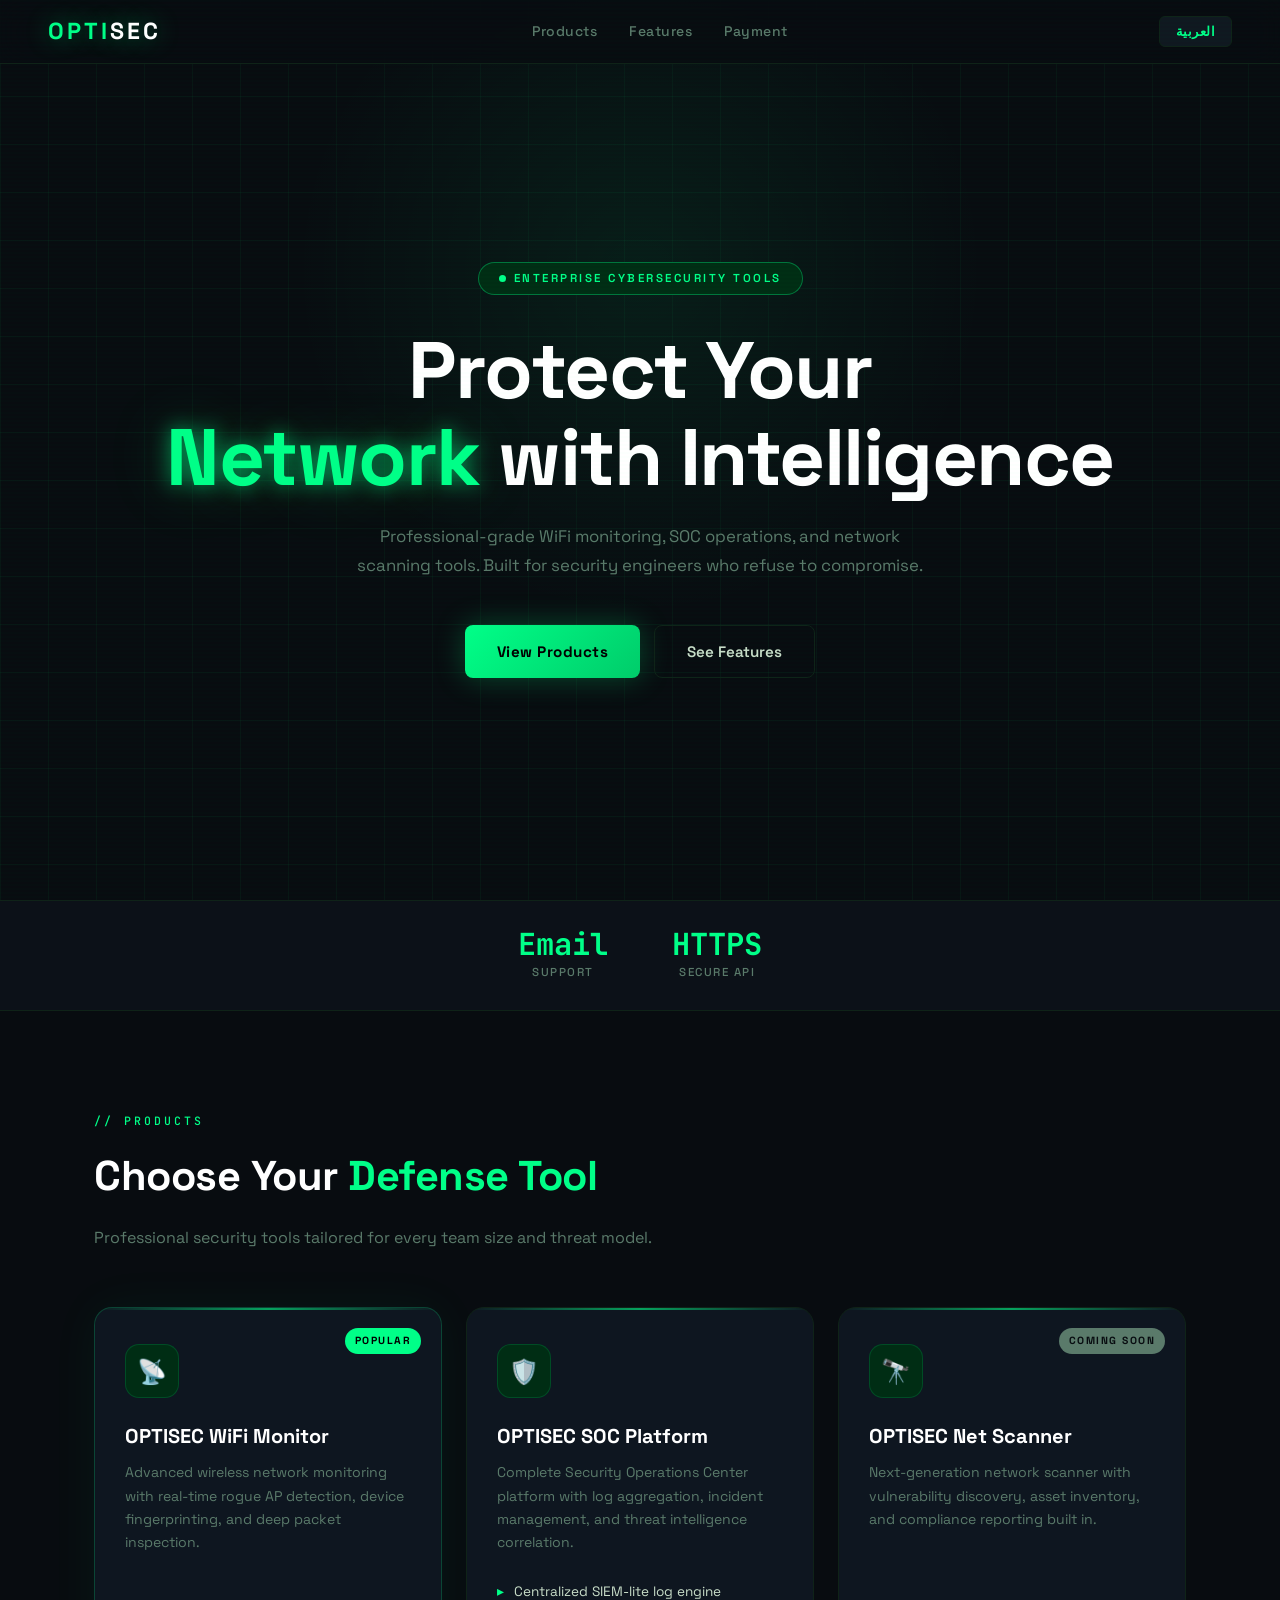
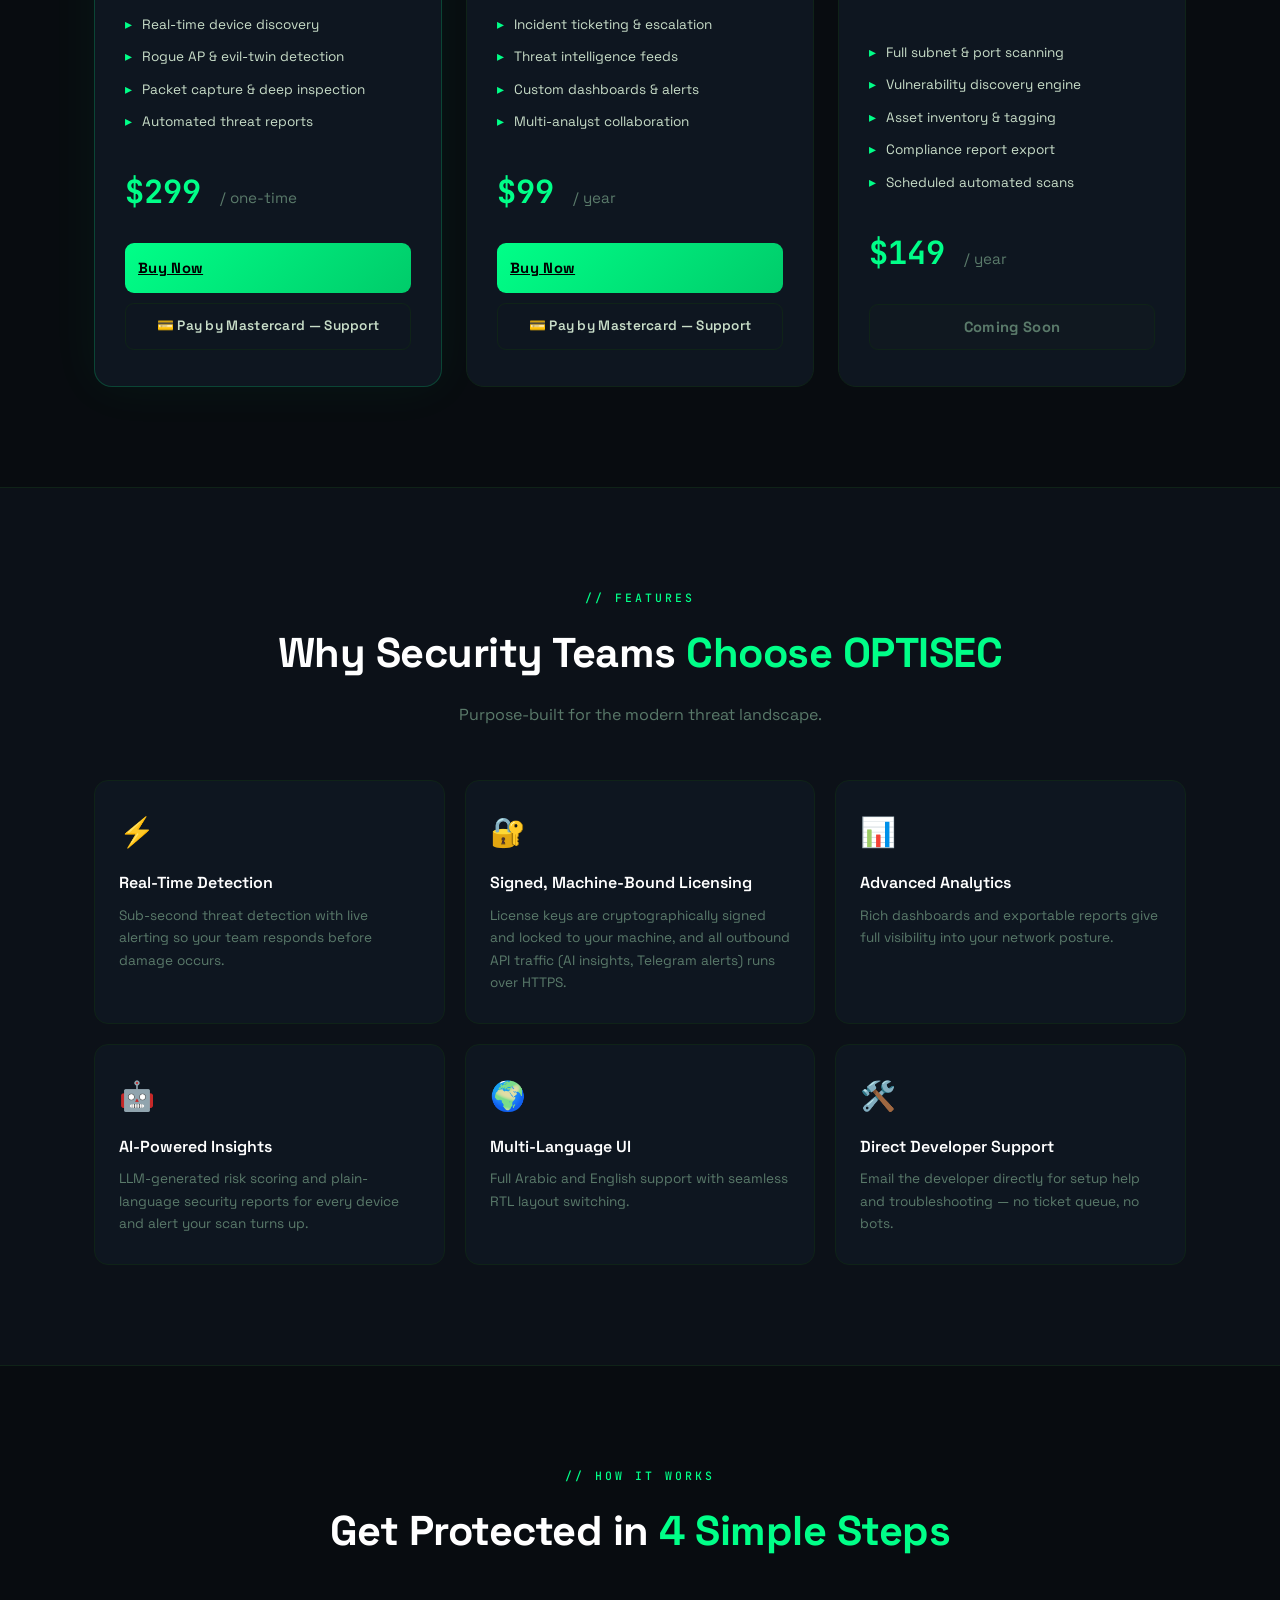
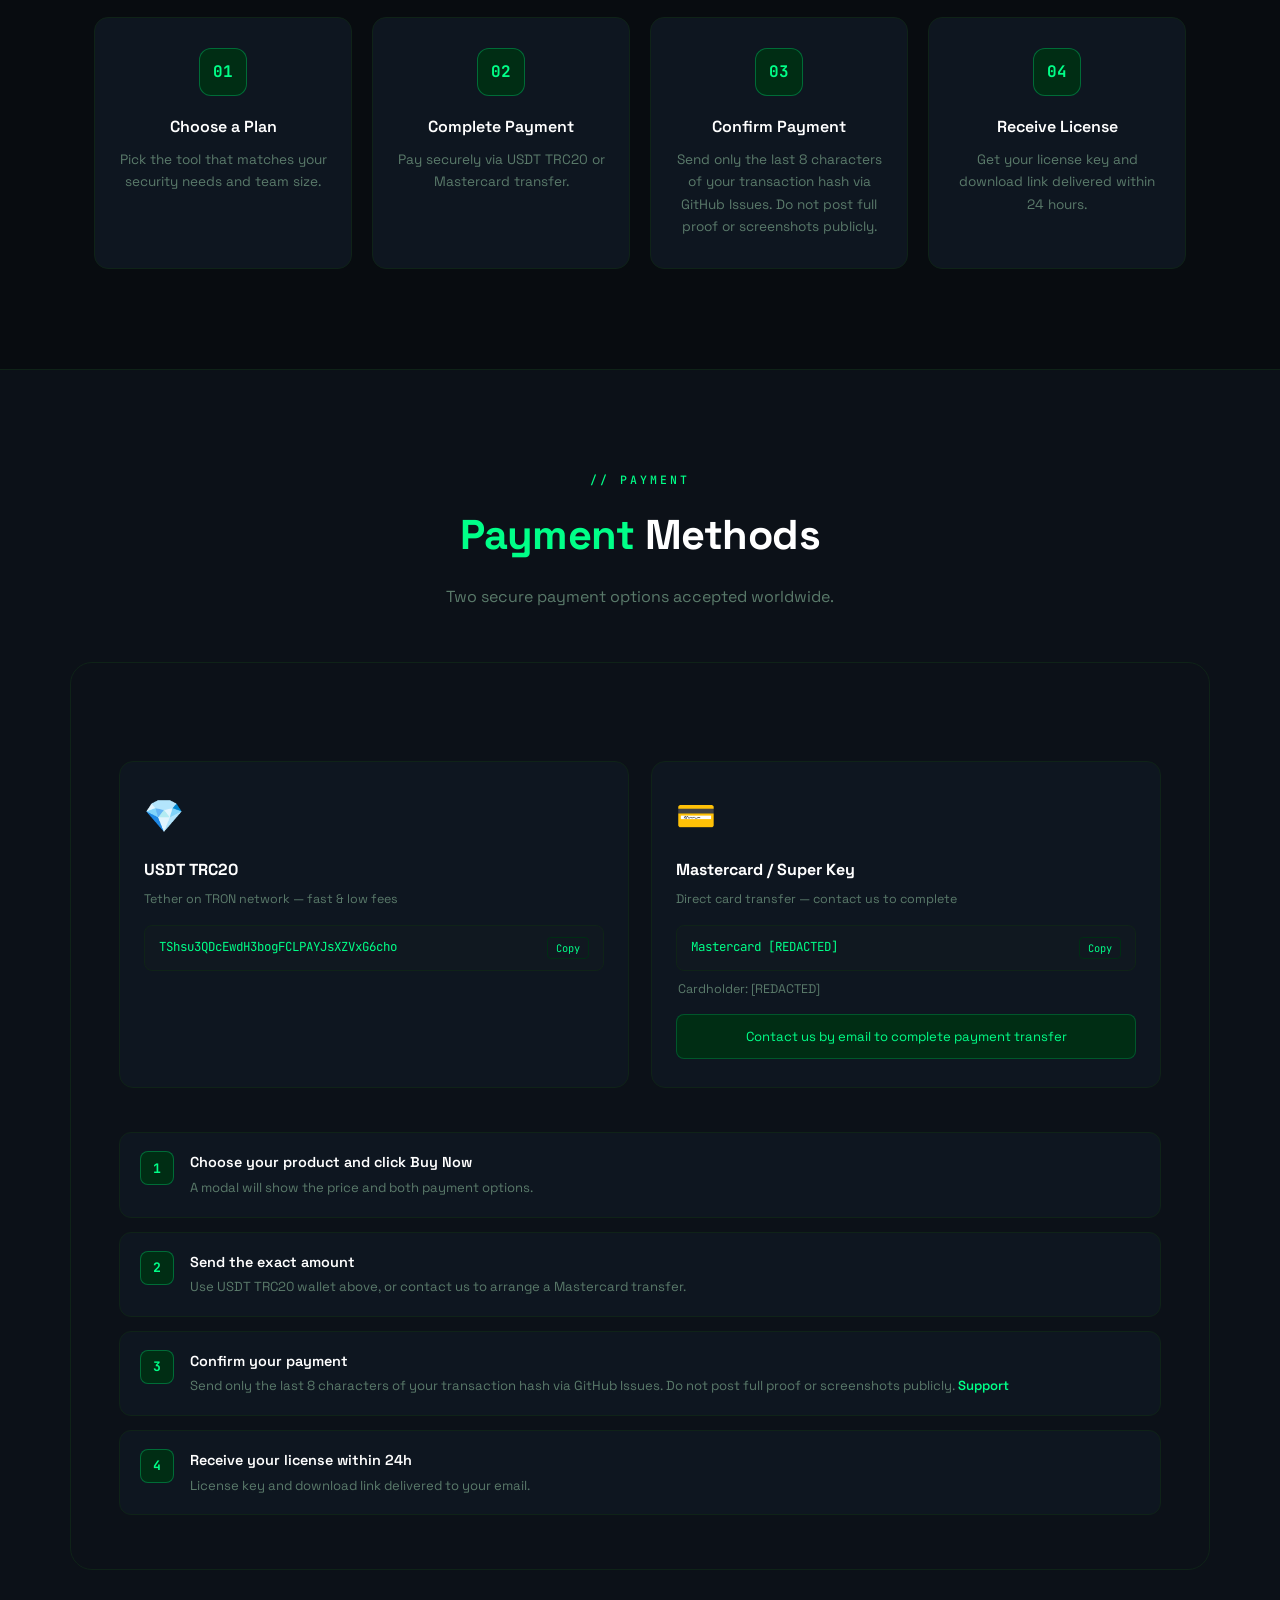
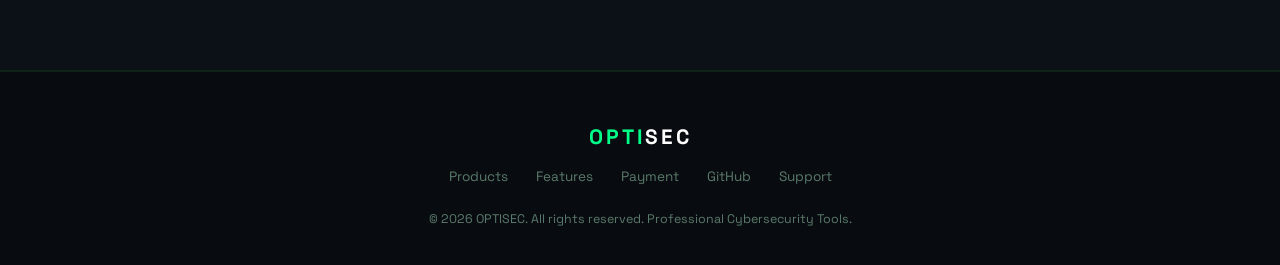
==== sales/index.html @ 7c0c7e52 "Use GitHub Issues for support and limit payment proof to last 8 characters Co-Authored-By: Claude Op" ====
<!DOCTYPE html>
<html lang="en" dir="ltr">
<head>
  <meta charset="UTF-8" />
  <meta name="viewport" content="width=device-width, initial-scale=1.0" />
  <title>OPTISEC — Professional Cybersecurity Tools</title>
  <link rel="preconnect" href="https://fonts.googleapis.com" />
  <link rel="preconnect" href="https://fonts.gstatic.com" crossorigin />
  <link href="https://fonts.googleapis.com/css2?family=Space+Grotesk:wght@300;400;500;600;700&family=JetBrains+Mono:wght@400;500;600&display=swap" rel="stylesheet" />
  <style>
    /* ══════════════════════════════════════════
       TOKENS
    ══════════════════════════════════════════ */
    :root {
      --green:      #00ff88;
      --green-dim:  #00cc6a;
      --green-dark: #002d14;
      --green-glow: rgba(0,255,136,0.18);
      --bg:         #080c10;
      --bg2:        #0c1118;
      --bg3:        #101820;
      --card:       #0e1620;
      --border:     #0f2318;
      --text:       #c8ddc8;
      --muted:      #5a7a6a;
      --white:      #ffffff;
      --red:        #ff4466;
    }

    /* ══════════════════════════════════════════
       RESET & BASE
    ══════════════════════════════════════════ */
    *, *::before, *::after { margin: 0; padding: 0; box-sizing: border-box; }
    html { scroll-behavior: smooth; }

    body {
      background: var(--bg);
      color: var(--text);
      font-family: 'Space Grotesk', 'Segoe UI', sans-serif;
      line-height: 1.65;
      overflow-x: hidden;
    }

    body[dir="rtl"] { font-family: 'Space Grotesk', 'Segoe UI', 'Tahoma', Arial, sans-serif; }

    /* ══════════════════════════════════════════
       SCANLINES
    ══════════════════════════════════════════ */
    body::after {
      content: '';
      position: fixed;
      inset: 0;
      background: repeating-linear-gradient(
        0deg,
        transparent,
        transparent 2px,
        rgba(0,255,136,0.012) 2px,
        rgba(0,255,136,0.012) 4px
      );
      pointer-events: none;
      z-index: 9998;
    }

    /* ══════════════════════════════════════════
       UTILITY
    ══════════════════════════════════════════ */
    .accent  { color: var(--green); }
    .mono    { font-family: 'JetBrains Mono', monospace; }
    .sr-only { position: absolute; width: 1px; height: 1px; overflow: hidden; clip: rect(0,0,0,0); }

    /* scroll-reveal */
    .reveal {
      opacity: 0;
      transform: translateY(28px);
      transition: opacity 0.6s ease, transform 0.6s ease;
    }
    .reveal.visible { opacity: 1; transform: translateY(0); }
    .reveal-delay-1 { transition-delay: 0.1s; }
    .reveal-delay-2 { transition-delay: 0.2s; }
    .reveal-delay-3 { transition-delay: 0.3s; }
    .reveal-delay-4 { transition-delay: 0.4s; }
    .reveal-delay-5 { transition-delay: 0.5s; }
    .reveal-delay-6 { transition-delay: 0.6s; }

    /* ══════════════════════════════════════════
       NAV
    ══════════════════════════════════════════ */
    nav {
      position: fixed;
      top: 0; left: 0; right: 0;
      z-index: 1000;
      background: rgba(8,12,16,0.88);
      backdrop-filter: blur(14px);
      -webkit-backdrop-filter: blur(14px);
      border-bottom: 1px solid var(--border);
      height: 64px;
      padding: 0 48px;
      display: flex;
      align-items: center;
      justify-content: space-between;
    }

    .nav-logo {
      font-size: 1.45rem;
      font-weight: 700;
      letter-spacing: 3px;
      color: var(--green);
      text-shadow: 0 0 24px rgba(0,255,136,0.45);
      text-decoration: none;
    }
    .nav-logo span { color: var(--white); }

    .nav-links { display: flex; align-items: center; gap: 32px; }
    .nav-links a {
      color: var(--muted);
      text-decoration: none;
      font-size: 0.875rem;
      font-weight: 500;
      letter-spacing: 0.5px;
      transition: color 0.2s;
    }
    .nav-links a:hover { color: var(--green); }

    .nav-right { display: flex; align-items: center; gap: 14px; }

    .btn-lang {
      background: var(--bg3);
      border: 1px solid var(--border);
      border-radius: 6px;
      padding: 6px 16px;
      color: var(--green);
      font-family: inherit;
      font-size: 0.82rem;
      font-weight: 600;
      letter-spacing: 0.5px;
      cursor: pointer;
      transition: all 0.2s;
    }
    .btn-lang:hover { background: var(--green-dark); border-color: var(--green); box-shadow: 0 0 10px var(--green-glow); }

    @media (max-width: 768px) {
      nav { padding: 0 20px; }
      .nav-links { display: none; }
    }

    /* ══════════════════════════════════════════
       HERO
    ══════════════════════════════════════════ */
    .hero {
      position: relative;
      min-height: 100vh;
      display: flex;
      flex-direction: column;
      align-items: center;
      justify-content: center;
      text-align: center;
      padding: 120px 24px 80px;
      overflow: hidden;
    }

    /* animated grid */
    .hero-grid {
      position: absolute;
      inset: 0;
      background-image:
        linear-gradient(rgba(0,255,136,0.04) 1px, transparent 1px),
        linear-gradient(90deg, rgba(0,255,136,0.04) 1px, transparent 1px);
      background-size: 48px 48px;
      animation: gridPan 20s linear infinite;
      pointer-events: none;
    }

    @keyframes gridPan {
      0%   { background-position: 0 0, 0 0; }
      100% { background-position: 48px 48px, 48px 48px; }
    }

    /* radial spotlight */
    .hero::before {
      content: '';
      position: absolute;
      top: 30%;
      left: 50%;
      transform: translate(-50%, -50%);
      width: 700px;
      height: 700px;
      background: radial-gradient(circle, rgba(0,255,136,0.07) 0%, transparent 70%);
      pointer-events: none;
    }

    .hero-badge {
      position: relative;
      display: inline-flex;
      align-items: center;
      gap: 8px;
      background: var(--green-dark);
      border: 1px solid rgba(0,255,136,0.35);
      border-radius: 50px;
      padding: 6px 20px;
      font-size: 0.72rem;
      font-weight: 600;
      letter-spacing: 2.5px;
      color: var(--green);
      margin-bottom: 32px;
      animation: fadeDown 0.7s ease both;
    }

    .pulse-dot {
      width: 7px; height: 7px;
      border-radius: 50%;
      background: var(--green);
      animation: pulseDot 1.8s ease-in-out infinite;
    }

    @keyframes pulseDot {
      0%, 100% { box-shadow: 0 0 0 0 rgba(0,255,136,0.5); }
      50%       { box-shadow: 0 0 0 7px rgba(0,255,136,0); }
    }

    .hero h1 {
      position: relative;
      font-size: clamp(2.6rem, 7vw, 5rem);
      font-weight: 700;
      line-height: 1.08;
      letter-spacing: -1.5px;
      color: var(--white);
      margin-bottom: 22px;
      animation: fadeDown 0.8s 0.1s ease both;
    }

    .hero h1 .glow {
      color: var(--green);
      text-shadow:
        0 0 20px rgba(0,255,136,0.6),
        0 0 60px rgba(0,255,136,0.25);
    }

    .hero p {
      position: relative;
      max-width: 580px;
      font-size: 1.05rem;
      color: var(--muted);
      line-height: 1.75;
      margin-bottom: 44px;
      animation: fadeDown 0.8s 0.2s ease both;
    }

    .hero-ctas {
      position: relative;
      display: flex;
      gap: 14px;
      flex-wrap: wrap;
      justify-content: center;
      animation: fadeDown 0.8s 0.3s ease both;
    }

    .btn-primary {
      display: inline-flex;
      align-items: center;
      gap: 8px;
      background: linear-gradient(135deg, var(--green), var(--green-dim));
      color: #000;
      font-family: inherit;
      font-weight: 700;
      font-size: 0.95rem;
      letter-spacing: 0.5px;
      padding: 14px 32px;
      border: none;
      border-radius: 8px;
      cursor: pointer;
      text-decoration: none;
      transition: all 0.3s;
      box-shadow: 0 0 30px rgba(0,255,136,0.25);
    }
    .btn-primary:hover { transform: translateY(-2px); box-shadow: 0 0 50px rgba(0,255,136,0.45); }

    .btn-outline {
      display: inline-flex;
      align-items: center;
      gap: 8px;
      background: transparent;
      color: var(--text);
      font-family: inherit;
      font-weight: 600;
      font-size: 0.95rem;
      padding: 13px 32px;
      border: 1px solid var(--border);
      border-radius: 8px;
      cursor: pointer;
      text-decoration: none;
      transition: all 0.3s;
    }
    .btn-outline:hover { border-color: var(--green); color: var(--green); }

    @keyframes fadeDown {
      from { opacity: 0; transform: translateY(-18px); }
      to   { opacity: 1; transform: translateY(0); }
    }

    /* ══════════════════════════════════════════
       STATS BAR
    ══════════════════════════════════════════ */
    .stats-bar {
      position: relative;
      z-index: 1;
      background: var(--bg2);
      border-top: 1px solid var(--border);
      border-bottom: 1px solid var(--border);
      padding: 28px 24px;
      display: flex;
      justify-content: center;
      gap: 64px;
      flex-wrap: wrap;
    }

    .stat-item { text-align: center; }
    .stat-num {
      font-size: 1.9rem;
      font-weight: 700;
      color: var(--green);
      line-height: 1;
      font-family: 'JetBrains Mono', monospace;
    }
    .stat-label {
      font-size: 0.72rem;
      font-weight: 500;
      letter-spacing: 1.5px;
      color: var(--muted);
      margin-top: 4px;
    }

    /* ══════════════════════════════════════════
       SHARED SECTION WRAPPER
    ══════════════════════════════════════════ */
    .section {
      max-width: 1140px;
      margin: 0 auto;
      padding: 100px 24px;
    }

    .section-label {
      font-family: 'JetBrains Mono', monospace;
      font-size: 0.72rem;
      font-weight: 500;
      letter-spacing: 3px;
      color: var(--green);
      text-transform: uppercase;
      margin-bottom: 12px;
    }

    .section-title {
      font-size: clamp(1.8rem, 4vw, 2.6rem);
      font-weight: 700;
      color: var(--white);
      letter-spacing: -0.5px;
      margin-bottom: 14px;
    }

    .section-sub {
      font-size: 1rem;
      color: var(--muted);
      max-width: 560px;
      margin-bottom: 56px;
    }

    .section-head { margin-bottom: 0; }

    /* ══════════════════════════════════════════
       PRODUCTS
    ══════════════════════════════════════════ */
    .products-grid {
      display: grid;
      grid-template-columns: repeat(auto-fit, minmax(300px, 1fr));
      gap: 24px;
    }

    .product-card {
      background: var(--card);
      border: 1px solid var(--border);
      border-radius: 18px;
      padding: 36px 30px;
      position: relative;
      overflow: hidden;
      transition: transform 0.3s, box-shadow 0.3s, border-color 0.3s;
      display: flex;
      flex-direction: column;
    }

    .product-card::before {
      content: '';
      position: absolute;
      top: 0; left: 0; right: 0;
      height: 2px;
      background: linear-gradient(90deg, transparent, var(--green), transparent);
      opacity: 0.6;
    }

    .product-card:hover {
      transform: translateY(-6px);
      border-color: rgba(0,255,136,0.25);
      box-shadow: 0 24px 60px rgba(0,0,0,0.5), 0 0 40px rgba(0,255,136,0.06);
    }

    .product-card.featured {
      border-color: rgba(0,255,136,0.2);
      box-shadow: 0 0 50px rgba(0,255,136,0.05);
    }

    .product-badge {
      position: absolute;
      top: 20px; right: 20px;
      background: var(--green);
      color: #000;
      font-size: 0.65rem;
      font-weight: 700;
      letter-spacing: 1.5px;
      padding: 4px 10px;
      border-radius: 50px;
    }

    .product-badge.soon {
      background: var(--muted);
      color: var(--bg);
    }

    body[dir="rtl"] .product-badge { right: auto; left: 20px; }

    .product-icon {
      width: 54px; height: 54px;
      background: var(--green-dark);
      border: 1px solid rgba(0,255,136,0.15);
      border-radius: 14px;
      display: flex; align-items: center; justify-content: center;
      font-size: 1.5rem;
      margin-bottom: 22px;
    }

    .product-name {
      font-size: 1.25rem;
      font-weight: 700;
      color: var(--white);
      margin-bottom: 8px;
    }

    .product-desc {
      font-size: 0.88rem;
      color: var(--muted);
      line-height: 1.65;
      margin-bottom: 22px;
      flex-grow: 1;
    }

    .product-features { list-style: none; margin-bottom: 28px; }
    .product-features li {
      font-size: 0.85rem;
      color: var(--text);
      padding: 5px 0;
      display: flex; align-items: center; gap: 10px;
    }
    .product-features li::before { content: '▸'; color: var(--green); flex-shrink: 0; }
    body[dir="rtl"] .product-features li { flex-direction: row-reverse; }
    body[dir="rtl"] .product-features li::before { content: '◂'; }

    .product-price {
      font-size: 2rem;
      font-weight: 700;
      color: var(--green);
      font-family: 'JetBrains Mono', monospace;
      margin-bottom: 4px;
    }
    .product-price span { font-size: 0.95rem; font-weight: 400; color: var(--muted); font-family: 'Space Grotesk', sans-serif; }

    .btn-buy {
      display: block;
      width: 100%;
      margin-top: 20px;
      padding: 13px;
      background: linear-gradient(135deg, var(--green), var(--green-dim));
      color: #000;
      font-family: inherit;
      font-weight: 700;
      font-size: 0.92rem;
      border: none;
      border-radius: 9px;
      cursor: pointer;
      transition: all 0.25s;
      letter-spacing: 0.3px;
    }
    .btn-buy:hover { box-shadow: 0 0 30px rgba(0,255,136,0.4); transform: translateY(-1px); }
    .btn-buy:disabled {
      background: var(--bg3);
      color: var(--muted);
      border: 1px solid var(--border);
      cursor: not-allowed;
      transform: none;
      box-shadow: none;
    }

    .btn-card {
      display: block;
      width: 100%;
      margin-top: 10px;
      padding: 11px;
      background: transparent;
      color: var(--text);
      font-family: inherit;
      font-weight: 600;
      font-size: 0.85rem;
      border: 1px solid var(--border);
      border-radius: 9px;
      cursor: pointer;
      transition: all 0.25s;
      letter-spacing: 0.3px;
      text-align: center;
      text-decoration: none;
    }
    .btn-card:hover { border-color: var(--green); color: var(--green); }

    /* ══════════════════════════════════════════
       FEATURES
    ══════════════════════════════════════════ */
    .features-grid {
      display: grid;
      grid-template-columns: repeat(auto-fit, minmax(280px, 1fr));
      gap: 20px;
    }

    .feature-card {
      background: var(--card);
      border: 1px solid var(--border);
      border-radius: 14px;
      padding: 28px 24px;
      transition: border-color 0.25s, transform 0.25s;
    }
    .feature-card:hover { border-color: rgba(0,255,136,0.2); transform: translateY(-3px); }

    .feature-icon {
      font-size: 1.8rem;
      margin-bottom: 14px;
    }

    .feature-title {
      font-size: 1rem;
      font-weight: 600;
      color: var(--white);
      margin-bottom: 8px;
    }

    .feature-desc {
      font-size: 0.85rem;
      color: var(--muted);
      line-height: 1.65;
    }

    /* ══════════════════════════════════════════
       HOW IT WORKS
    ══════════════════════════════════════════ */
    .steps-grid {
      display: grid;
      grid-template-columns: repeat(auto-fit, minmax(220px, 1fr));
      gap: 20px;
      position: relative;
    }

    .step-card {
      background: var(--card);
      border: 1px solid var(--border);
      border-radius: 14px;
      padding: 30px 24px;
      text-align: center;
      transition: border-color 0.25s;
    }
    .step-card:hover { border-color: rgba(0,255,136,0.2); }

    .step-num {
      width: 48px; height: 48px;
      border-radius: 12px;
      background: var(--green-dark);
      border: 1px solid rgba(0,255,136,0.3);
      display: flex; align-items: center; justify-content: center;
      font-family: 'JetBrains Mono', monospace;
      font-size: 1rem;
      font-weight: 700;
      color: var(--green);
      margin: 0 auto 18px;
    }

    .step-title {
      font-size: 1rem;
      font-weight: 600;
      color: var(--white);
      margin-bottom: 8px;
    }

    .step-desc {
      font-size: 0.85rem;
      color: var(--muted);
      line-height: 1.65;
    }

    /* ══════════════════════════════════════════
       PAYMENT SECTION
    ══════════════════════════════════════════ */
    .payment-wrap {
      background: var(--bg2);
      border: 1px solid var(--border);
      border-radius: 22px;
      padding: 54px 48px;
    }

    .payment-grid {
      display: grid;
      grid-template-columns: repeat(auto-fit, minmax(260px, 1fr));
      gap: 22px;
      margin-top: 44px;
    }

    .pay-card {
      background: var(--card);
      border: 1px solid var(--border);
      border-radius: 14px;
      padding: 28px 24px;
      transition: border-color 0.25s;
    }
    .pay-card:hover { border-color: rgba(0,255,136,0.2); }

    .pay-icon { font-size: 2rem; margin-bottom: 14px; }

    .pay-title {
      font-size: 1rem;
      font-weight: 700;
      color: var(--white);
      margin-bottom: 5px;
    }

    .pay-sub {
      font-size: 0.78rem;
      color: var(--muted);
      margin-bottom: 16px;
    }

    .pay-address {
      background: var(--bg3);
      border: 1px solid var(--border);
      border-radius: 8px;
      padding: 11px 14px;
      font-family: 'JetBrains Mono', monospace;
      font-size: 0.78rem;
      color: var(--green);
      word-break: break-all;
      display: flex;
      justify-content: space-between;
      align-items: flex-start;
      gap: 8px;
      margin-bottom: 8px;
    }
    body[dir="rtl"] .pay-address { direction: ltr; }

    .pay-holder {
      font-size: 0.78rem;
      color: var(--muted);
      padding-left: 2px;
      margin-bottom: 14px;
    }

    .copy-btn {
      background: none;
      border: 1px solid var(--green-dark);
      color: var(--green);
      font-family: 'JetBrains Mono', monospace;
      font-size: 0.65rem;
      padding: 3px 8px;
      border-radius: 4px;
      cursor: pointer;
      flex-shrink: 0;
      transition: all 0.2s;
      white-space: nowrap;
    }
    .copy-btn:hover, .copy-btn.copied { background: var(--green-dark); border-color: var(--green); }

    .pay-contact {
      margin-top: 14px;
      padding: 11px 14px;
      background: var(--green-dark);
      border: 1px solid rgba(0,255,136,0.2);
      border-radius: 8px;
      font-size: 0.82rem;
      color: var(--green);
      text-align: center;
    }

    .pay-steps {
      margin-top: 44px;
      display: flex;
      flex-direction: column;
      gap: 14px;
    }

    .pay-step {
      display: flex;
      align-items: flex-start;
      gap: 16px;
      padding: 18px 20px;
      background: var(--card);
      border: 1px solid var(--border);
      border-radius: 12px;
    }
    body[dir="rtl"] .pay-step { flex-direction: row-reverse; }

    .pay-step-num {
      width: 34px; height: 34px;
      background: var(--green-dark);
      border: 1px solid rgba(0,255,136,0.3);
      border-radius: 8px;
      display: flex; align-items: center; justify-content: center;
      font-family: 'JetBrains Mono', monospace;
      font-size: 0.82rem;
      font-weight: 700;
      color: var(--green);
      flex-shrink: 0;
    }

    .pay-step-title { font-size: 0.9rem; font-weight: 600; color: var(--white); margin-bottom: 3px; }
    .pay-step-desc  { font-size: 0.82rem; color: var(--muted); line-height: 1.55; }

    .email-link { color: var(--green); text-decoration: none; font-weight: 600; }
    .email-link:hover { text-decoration: underline; }

    /* ══════════════════════════════════════════
       FOOTER
    ══════════════════════════════════════════ */
    footer {
      border-top: 1px solid var(--border);
      padding: 48px 24px 36px;
      text-align: center;
    }

    .footer-logo {
      font-size: 1.3rem;
      font-weight: 700;
      letter-spacing: 3px;
      color: var(--green);
      margin-bottom: 12px;
    }
    .footer-logo span { color: var(--white); }

    .footer-links {
      display: flex;
      justify-content: center;
      gap: 28px;
      margin-bottom: 20px;
      flex-wrap: wrap;
    }

    .footer-links a {
      color: var(--muted);
      text-decoration: none;
      font-size: 0.85rem;
      transition: color 0.2s;
    }
    .footer-links a:hover { color: var(--green); }

    .footer-copy { font-size: 0.78rem; color: var(--muted); }

    /* ══════════════════════════════════════════
       RESPONSIVE
    ══════════════════════════════════════════ */
    @media (max-width: 640px) {
      .payment-wrap { padding: 32px 20px; }
      .stats-bar { gap: 28px; }
    }
  </style>
</head>
<body>

<!-- ══ NAV ══════════════════════════════════════════ -->
<nav>
  <a class="nav-logo" href="#">OPTI<span>SEC</span></a>
  <div class="nav-links">
    <a href="#products"   data-en="Products"    data-ar="المنتجات">Products</a>
    <a href="#features"   data-en="Features"    data-ar="المميزات">Features</a>
    <a href="#payment"    data-en="Payment"     data-ar="الدفع">Payment</a>
  </div>
  <div class="nav-right">
    <button class="btn-lang" id="langBtn" onclick="toggleLang()">العربية</button>
  </div>
</nav>

<!-- ══ HERO ══════════════════════════════════════════ -->
<section class="hero" id="home">
  <div class="hero-grid"></div>

  <div class="hero-badge">
    <span class="pulse-dot"></span>
    <span data-en="ENTERPRISE CYBERSECURITY TOOLS" data-ar="أدوات أمن سيبراني للمؤسسات">ENTERPRISE CYBERSECURITY TOOLS</span>
  </div>

  <h1>
    <span data-en="Protect Your" data-ar="احمِ شبكتك">Protect Your</span><br>
    <span class="glow" data-en="Network" data-ar="بذكاء">Network</span>
    <span data-en=" with Intelligence" data-ar=" بذكاء"> with Intelligence</span>
  </h1>

  <p data-en="Professional-grade WiFi monitoring, SOC operations, and network scanning tools. Built for security engineers who refuse to compromise."
     data-ar="أدوات احترافية لمراقبة الشبكات اللاسلكية وعمليات مركز الأمن ومسح الشبكات. مصممة لمهندسي الأمن الذين لا يساومون.">
    Professional-grade WiFi monitoring, SOC operations, and network scanning tools. Built for security engineers who refuse to compromise.
  </p>

  <div class="hero-ctas">
    <a href="#products" class="btn-primary" data-en="View Products" data-ar="عرض المنتجات">View Products</a>
    <a href="#features"  class="btn-outline" data-en="See Features"  data-ar="اكتشف المميزات">See Features</a>
  </div>
</section>

<!-- ══ STATS BAR ══════════════════════════════════════════ -->
<div class="stats-bar">
  <div class="stat-item">
    <div class="stat-num">Email</div>
    <div class="stat-label" data-en="SUPPORT" data-ar="الدعم الفني">SUPPORT</div>
  </div>
  <div class="stat-item">
    <div class="stat-num">HTTPS</div>
    <div class="stat-label" data-en="SECURE API" data-ar="API آمن">SECURE API</div>
  </div>
</div>

<!-- ══ PRODUCTS ══════════════════════════════════════════ -->
<div class="section" id="products">
  <div class="reveal">
    <div class="section-label mono" data-en="// PRODUCTS" data-ar="// المنتجات">// PRODUCTS</div>
    <h2 class="section-title">
      <span data-en="Choose Your " data-ar="اختر أداتك ">Choose Your </span>
      <span class="accent" data-en="Defense Tool" data-ar="الدفاعية">Defense Tool</span>
    </h2>
    <p class="section-sub" data-en="Professional security tools tailored for every team size and threat model."
       data-ar="أدوات أمنية احترافية مصممة لكل حجم فريق ونموذج تهديد.">
      Professional security tools tailored for every team size and threat model.
    </p>
  </div>

  <div class="products-grid">

    <!-- WiFi Monitor -->
    <div class="product-card featured reveal reveal-delay-1">
      <span class="product-badge" data-en="POPULAR" data-ar="الأكثر شيوعاً">POPULAR</span>
      <div class="product-icon">📡</div>
      <div class="product-name" data-en="OPTISEC WiFi Monitor" data-ar="مراقب WiFi أوبتيسيك">OPTISEC WiFi Monitor</div>
      <p class="product-desc"
         data-en="Advanced wireless network monitoring with real-time rogue AP detection, device fingerprinting, and deep packet inspection."
         data-ar="مراقبة متقدمة للشبكات اللاسلكية مع كشف نقاط الوصول المارقة في الوقت الحقيقي وبصمة الأجهزة والتفتيش العميق للحزم.">
        Advanced wireless network monitoring with real-time rogue AP detection, device fingerprinting, and deep packet inspection.
      </p>
      <ul class="product-features">
        <li data-en="Real-time device discovery" data-ar="اكتشاف الأجهزة في الوقت الحقيقي">Real-time device discovery</li>
        <li data-en="Rogue AP &amp; evil-twin detection" data-ar="كشف نقاط الوصول المزيفة">Rogue AP &amp; evil-twin detection</li>
        <li data-en="Packet capture &amp; deep inspection" data-ar="التقاط الحزم والتفتيش العميق">Packet capture &amp; deep inspection</li>
        <li data-en="Automated threat reports" data-ar="تقارير تهديدات تلقائية">Automated threat reports</li>
      </ul>
      <div class="product-price">$299 <span data-en="/ one-time" data-ar="/ دفعة واحدة">/ one-time</span></div>
      <a class="btn-buy" href="https://nowpayments.io/payment/?iid=5219663854&paymentid=5985024652" target="_blank" rel="noopener" data-en="Buy Now" data-ar="اشتر الآن">Buy Now</a>
      <a class="btn-card" href="https://github.com/OptisecDev/optisec-wifi-monitor/issues" target="_blank" rel="noopener" data-en="💳 Pay by Mastercard — Support" data-ar="💳 الدفع بالماستركارد — الدعم">💳 Pay by Mastercard — Support</a>
    </div>

    <!-- SOC Platform -->
    <div class="product-card reveal reveal-delay-2">
      <div class="product-icon">🛡️</div>
      <div class="product-name" data-en="OPTISEC SOC Platform" data-ar="منصة SOC أوبتيسيك">OPTISEC SOC Platform</div>
      <p class="product-desc"
         data-en="Complete Security Operations Center platform with log aggregation, incident management, and threat intelligence correlation."
         data-ar="منصة كاملة لمركز العمليات الأمنية مع تجميع السجلات وإدارة الحوادث وربط معلومات التهديدات.">
        Complete Security Operations Center platform with log aggregation, incident management, and threat intelligence correlation.
      </p>
      <ul class="product-features">
        <li data-en="Centralized SIEM-lite log engine" data-ar="محرك سجلات مركزي">Centralized SIEM-lite log engine</li>
        <li data-en="Incident ticketing &amp; escalation" data-ar="تذاكر الحوادث والتصعيد">Incident ticketing &amp; escalation</li>
        <li data-en="Threat intelligence feeds" data-ar="تغذية معلومات التهديدات">Threat intelligence feeds</li>
        <li data-en="Custom dashboards &amp; alerts" data-ar="لوحات تحكم وتنبيهات مخصصة">Custom dashboards &amp; alerts</li>
        <li data-en="Multi-analyst collaboration" data-ar="تعاون متعدد المحللين">Multi-analyst collaboration</li>
      </ul>
      <div class="product-price">$99 <span data-en="/ year" data-ar="/ سنة">/ year</span></div>
      <a class="btn-buy" href="https://nowpayments.io/payment/?iid=5517320848&paymentid=4993272952" target="_blank" rel="noopener" data-en="Buy Now" data-ar="اشتر الآن">Buy Now</a>
      <a class="btn-card" href="https://github.com/OptisecDev/optisec-wifi-monitor/issues" target="_blank" rel="noopener" data-en="💳 Pay by Mastercard — Support" data-ar="💳 الدفع بالماستركارد — الدعم">💳 Pay by Mastercard — Support</a>
    </div>

    <!-- Net Scanner -->
    <div class="product-card reveal reveal-delay-3">
      <span class="product-badge soon" data-en="COMING SOON" data-ar="قريباً">COMING SOON</span>
      <div class="product-icon">🔭</div>
      <div class="product-name" data-en="OPTISEC Net Scanner" data-ar="ماسح الشبكة أوبتيسيك">OPTISEC Net Scanner</div>
      <p class="product-desc"
         data-en="Next-generation network scanner with vulnerability discovery, asset inventory, and compliance reporting built in."
         data-ar="ماسح شبكة من الجيل القادم مع اكتشاف الثغرات وجرد الأصول وتقارير الامتثال.">
        Next-generation network scanner with vulnerability discovery, asset inventory, and compliance reporting built in.
      </p>
      <ul class="product-features">
        <li data-en="Full subnet &amp; port scanning" data-ar="مسح الشبكة الفرعية والمنافذ">Full subnet &amp; port scanning</li>
        <li data-en="Vulnerability discovery engine" data-ar="محرك اكتشاف الثغرات">Vulnerability discovery engine</li>
        <li data-en="Asset inventory &amp; tagging" data-ar="جرد الأصول والوسوم">Asset inventory &amp; tagging</li>
        <li data-en="Compliance report export" data-ar="تصدير تقارير الامتثال">Compliance report export</li>
        <li data-en="Scheduled automated scans" data-ar="مسح آلي مجدول">Scheduled automated scans</li>
      </ul>
      <div class="product-price">$149 <span data-en="/ year" data-ar="/ سنة">/ year</span></div>
      <button class="btn-buy" disabled data-en="Coming Soon" data-ar="قريباً">Coming Soon</button>
    </div>

  </div>
</div>

<!-- ══ FEATURES ══════════════════════════════════════════ -->
<div style="background:var(--bg2); border-top:1px solid var(--border); border-bottom:1px solid var(--border);">
<div class="section" id="features">
  <div class="reveal" style="text-align:center; margin-bottom:52px;">
    <div class="section-label mono" data-en="// FEATURES" data-ar="// المميزات">// FEATURES</div>
    <h2 class="section-title">
      <span data-en="Why Security Teams " data-ar="لماذا يختار فرق الأمن ">Why Security Teams </span>
      <span class="accent" data-en="Choose OPTISEC" data-ar="أوبتيسيك">Choose OPTISEC</span>
    </h2>
    <p class="section-sub" style="margin:0 auto;"
       data-en="Purpose-built for the modern threat landscape."
       data-ar="مصممة للمشهد التهديدي الحديث.">
      Purpose-built for the modern threat landscape.
    </p>
  </div>

  <div class="features-grid">
    <div class="feature-card reveal reveal-delay-1">
      <div class="feature-icon">⚡</div>
      <div class="feature-title" data-en="Real-Time Detection" data-ar="كشف فوري">Real-Time Detection</div>
      <p class="feature-desc" data-en="Sub-second threat detection with live alerting so your team responds before damage occurs."
         data-ar="كشف التهديدات في أقل من ثانية مع تنبيهات مباشرة حتى يستجيب فريقك قبل وقوع الضرر.">
        Sub-second threat detection with live alerting so your team responds before damage occurs.
      </p>
    </div>
    <div class="feature-card reveal reveal-delay-2">
      <div class="feature-icon">🔐</div>
      <div class="feature-title" data-en="Signed, Machine-Bound Licensing" data-ar="ترخيص موقّع ومرتبط بالجهاز">Signed, Machine-Bound Licensing</div>
      <p class="feature-desc" data-en="License keys are cryptographically signed and locked to your machine, and all outbound API traffic (AI insights, Telegram alerts) runs over HTTPS."
         data-ar="مفاتيح الترخيص موقّعة تشفيرياً ومقفلة على جهازك، وكل حركة API الصادرة (رؤى الذكاء الاصطناعي، تنبيهات تيليغرام) تمر عبر HTTPS.">
        License keys are cryptographically signed and locked to your machine, and all outbound API traffic (AI insights, Telegram alerts) runs over HTTPS.
      </p>
    </div>
    <div class="feature-card reveal reveal-delay-3">
      <div class="feature-icon">📊</div>
      <div class="feature-title" data-en="Advanced Analytics" data-ar="تحليلات متقدمة">Advanced Analytics</div>
      <p class="feature-desc" data-en="Rich dashboards and exportable reports give full visibility into your network posture."
         data-ar="لوحات تحكم غنية وتقارير قابلة للتصدير توفر رؤية كاملة لوضعك الأمني.">
        Rich dashboards and exportable reports give full visibility into your network posture.
      </p>
    </div>
    <div class="feature-card reveal reveal-delay-4">
      <div class="feature-icon">🤖</div>
      <div class="feature-title" data-en="AI-Powered Insights" data-ar="رؤى مدعومة بالذكاء الاصطناعي">AI-Powered Insights</div>
      <p class="feature-desc" data-en="LLM-generated risk scoring and plain-language security reports for every device and alert your scan turns up."
         data-ar="تسجيل مخاطر مولّد بنموذج لغوي وتقارير أمنية بلغة واضحة لكل جهاز وتنبيه يكتشفه الفحص.">
        LLM-generated risk scoring and plain-language security reports for every device and alert your scan turns up.
      </p>
    </div>
    <div class="feature-card reveal reveal-delay-5">
      <div class="feature-icon">🌍</div>
      <div class="feature-title" data-en="Multi-Language UI" data-ar="واجهة متعددة اللغات">Multi-Language UI</div>
      <p class="feature-desc" data-en="Full Arabic and English support with seamless RTL layout switching."
         data-ar="دعم كامل للعربية والإنجليزية مع تبديل سلس لتخطيط RTL.">
        Full Arabic and English support with seamless RTL layout switching.
      </p>
    </div>
    <div class="feature-card reveal reveal-delay-6">
      <div class="feature-icon">🛠️</div>
      <div class="feature-title" data-en="Direct Developer Support" data-ar="دعم مباشر من المطور">Direct Developer Support</div>
      <p class="feature-desc" data-en="Email the developer directly for setup help and troubleshooting — no ticket queue, no bots."
         data-ar="راسل المطور مباشرة عبر البريد الإلكتروني للحصول على مساعدة في الإعداد وحل المشكلات — بلا طابور تذاكر ولا روبوتات.">
        Email the developer directly for setup help and troubleshooting — no ticket queue, no bots.
      </p>
    </div>
  </div>
</div>
</div>

<!-- ══ HOW IT WORKS ══════════════════════════════════════════ -->
<div class="section" id="howitworks">
  <div class="reveal" style="text-align:center; margin-bottom:52px;">
    <div class="section-label mono" data-en="// HOW IT WORKS" data-ar="// كيف يعمل">// HOW IT WORKS</div>
    <h2 class="section-title">
      <span data-en="Get Protected in " data-ar="احصل على الحماية في ">Get Protected in </span>
      <span class="accent" data-en="4 Simple Steps" data-ar="4 خطوات بسيطة">4 Simple Steps</span>
    </h2>
  </div>

  <div class="steps-grid">
    <div class="step-card reveal reveal-delay-1">
      <div class="step-num">01</div>
      <div class="step-title" data-en="Choose a Plan" data-ar="اختر خطة">Choose a Plan</div>
      <p class="step-desc" data-en="Pick the tool that matches your security needs and team size."
         data-ar="اختر الأداة التي تناسب احتياجاتك الأمنية وحجم فريقك.">
        Pick the tool that matches your security needs and team size.
      </p>
    </div>
    <div class="step-card reveal reveal-delay-2">
      <div class="step-num">02</div>
      <div class="step-title" data-en="Complete Payment" data-ar="أتمّ الدفع">Complete Payment</div>
      <p class="step-desc" data-en="Pay securely via USDT TRC20 or Mastercard transfer."
         data-ar="ادفع بأمان عبر USDT TRC20 أو تحويل ماستركارد.">
        Pay securely via USDT TRC20 or Mastercard transfer.
      </p>
    </div>
    <div class="step-card reveal reveal-delay-3">
      <div class="step-num">03</div>
      <div class="step-title" data-en="Confirm Payment" data-ar="تأكيد الدفع">Confirm Payment</div>
      <p class="step-desc" data-en="Send only the last 8 characters of your transaction hash via GitHub Issues. Do not post full proof or screenshots publicly."
         data-ar="أرسل آخر 8 خانات من هاش المعاملة فقط عبر GitHub Issues. لا تنشر الإثبات الكامل أو لقطات الشاشة في أي مكان عام.">
        Send only the last 8 characters of your transaction hash via GitHub Issues. Do not post full proof or screenshots publicly.
      </p>
    </div>
    <div class="step-card reveal reveal-delay-4">
      <div class="step-num">04</div>
      <div class="step-title" data-en="Receive License" data-ar="استلم الترخيص">Receive License</div>
      <p class="step-desc" data-en="Get your license key and download link delivered within 24 hours."
         data-ar="احصل على مفتاح الترخيص ورابط التنزيل خلال 24 ساعة.">
        Get your license key and download link delivered within 24 hours.
      </p>
    </div>
  </div>
</div>

<!-- ══ PAYMENT ══════════════════════════════════════════ -->
<div style="background:var(--bg2); border-top:1px solid var(--border); border-bottom:1px solid var(--border); padding:100px 24px;" id="payment">
  <div style="max-width:1140px; margin:0 auto;">
    <div class="reveal" style="text-align:center; margin-bottom:52px;">
      <div class="section-label mono" data-en="// PAYMENT" data-ar="// الدفع">// PAYMENT</div>
      <h2 class="section-title">
        <span class="accent" data-en="Payment " data-ar="طرق ">Payment </span>
        <span data-en="Methods" data-ar="الدفع">Methods</span>
      </h2>
      <p class="section-sub" style="margin:0 auto;"
         data-en="Two secure payment options accepted worldwide."
         data-ar="خياران آمنان للدفع مقبولان في جميع أنحاء العالم.">
        Two secure payment options accepted worldwide.
      </p>
    </div>

    <div class="payment-wrap reveal">
      <div class="payment-grid">

        <!-- USDT -->
        <div class="pay-card">
          <div class="pay-icon">💎</div>
          <div class="pay-title">USDT TRC20</div>
          <div class="pay-sub" data-en="Tether on TRON network — fast &amp; low fees" data-ar="تيثر على شبكة ترون — سريع ورسوم منخفضة">Tether on TRON network — fast &amp; low fees</div>
          <div class="pay-address">
            <span id="usdtAddr" class="mono">TShsu3QDcEwdH3bogFCLPAYJsXZVxG6cho</span>
            <button class="copy-btn" onclick="copyAddr('usdtAddr',this)" data-en="Copy" data-ar="نسخ">Copy</button>
          </div>
        </div>

        <!-- Mastercard -->
        <div class="pay-card">
          <div class="pay-icon">💳</div>
          <div class="pay-title" data-en="Mastercard / Super Key" data-ar="ماستركارد / السوبر كي">Mastercard / Super Key</div>
          <div class="pay-sub" data-en="Direct card transfer — contact us to complete" data-ar="تحويل مباشر بالبطاقة — تواصل معنا لإتمامه">Direct card transfer — contact us to complete</div>
          <div class="pay-address">
            <span id="cardNum" class="mono">Mastercard [REDACTED]</span>
            <button class="copy-btn" onclick="copyAddr('cardNum',this)" data-en="Copy" data-ar="نسخ">Copy</button>
          </div>
          <div class="pay-holder" data-en="Cardholder: [REDACTED]" data-ar="حامل البطاقة: إحسان علي عطية">Cardholder: [REDACTED]</div>
          <div class="pay-contact" data-en="Contact us by email to complete payment transfer" data-ar="تواصل معنا عبر البريد الإلكتروني لإتمام تحويل الدفع">
            Contact us by email to complete payment transfer
          </div>
        </div>

      </div>

      <!-- Steps -->
      <div class="pay-steps">
        <div class="pay-step">
          <div class="pay-step-num">1</div>
          <div>
            <div class="pay-step-title" data-en="Choose your product and click Buy Now" data-ar="اختر منتجك وانقر على اشتر الآن">Choose your product and click Buy Now</div>
            <div class="pay-step-desc" data-en="A modal will show the price and both payment options." data-ar="ستظهر نافذة تعرض السعر وخياري الدفع.">A modal will show the price and both payment options.</div>
          </div>
        </div>
        <div class="pay-step">
          <div class="pay-step-num">2</div>
          <div>
            <div class="pay-step-title" data-en="Send the exact amount" data-ar="أرسل المبلغ الدقيق">Send the exact amount</div>
            <div class="pay-step-desc" data-en="Use USDT TRC20 wallet above, or contact us to arrange a Mastercard transfer." data-ar="استخدم محفظة USDT TRC20 أعلاه، أو تواصل معنا لترتيب تحويل الماستركارد.">Use USDT TRC20 wallet above, or contact us to arrange a Mastercard transfer.</div>
          </div>
        </div>
        <div class="pay-step">
          <div class="pay-step-num">3</div>
          <div>
            <div class="pay-step-title" data-en="Confirm your payment" data-ar="أكّد الدفع">Confirm your payment</div>
            <div class="pay-step-desc">
              <span data-en="Send only the last 8 characters of your transaction hash via GitHub Issues. Do not post full proof or screenshots publicly. " data-ar="أرسل آخر 8 خانات من هاش المعاملة فقط عبر GitHub Issues. لا تنشر الإثبات الكامل أو لقطات الشاشة في أي مكان عام. ">Send only the last 8 characters of your transaction hash via GitHub Issues. Do not post full proof or screenshots publicly. </span>
              <a class="email-link" href="https://github.com/OptisecDev/optisec-wifi-monitor/issues" target="_blank" rel="noopener"><span data-en="Support" data-ar="الدعم">Support</span></a>
            </div>
          </div>
        </div>
        <div class="pay-step">
          <div class="pay-step-num">4</div>
          <div>
            <div class="pay-step-title" data-en="Receive your license within 24h" data-ar="استلم ترخيصك خلال 24 ساعة">Receive your license within 24h</div>
            <div class="pay-step-desc" data-en="License key and download link delivered to your email." data-ar="مفتاح الترخيص ورابط التنزيل يُسلَّمان إلى بريدك الإلكتروني.">License key and download link delivered to your email.</div>
          </div>
        </div>
      </div>
    </div>
  </div>
</div>

<!-- ══ FOOTER ══════════════════════════════════════════ -->
<footer>
  <div class="footer-logo">OPTI<span>SEC</span></div>
  <div class="footer-links">
    <a href="#products" data-en="Products"    data-ar="المنتجات">Products</a>
    <a href="#features" data-en="Features"    data-ar="المميزات">Features</a>
    <a href="#payment"  data-en="Payment"     data-ar="الدفع">Payment</a>
    <a href="https://github.com/ahssanali84syber-boop" target="_blank" rel="noopener">GitHub</a>
    <a href="https://github.com/OptisecDev/optisec-wifi-monitor/issues" target="_blank" rel="noopener" data-en="Support" data-ar="الدعم">Support</a>
  </div>
  <p class="footer-copy" data-en="© 2026 OPTISEC. All rights reserved. Professional Cybersecurity Tools."
     data-ar="© 2026 أوبتيسيك. جميع الحقوق محفوظة. أدوات الأمن السيبراني الاحترافية.">
    © 2026 OPTISEC. All rights reserved. Professional Cybersecurity Tools.
  </p>
</footer>

<!-- ══ SCRIPTS ══════════════════════════════════════════ -->
<script>
/* ── i18n ─────────────────────────────────────── */
let lang = 'en';

function toggleLang() {
  lang = lang === 'en' ? 'ar' : 'en';
  document.documentElement.setAttribute('lang', lang);
  const rtl = lang === 'ar';
  document.documentElement.setAttribute('dir', rtl ? 'rtl' : 'ltr');
  document.body.setAttribute('dir', rtl ? 'rtl' : 'ltr');
  document.getElementById('langBtn').textContent = rtl ? 'English' : 'العربية';
  document.querySelectorAll('[data-en]').forEach(el => {
    el.textContent = el.getAttribute('data-' + lang);
  });
}

/* ── Copy address ─────────────────────────────── */
function copyAddr(id, btn) {
  const txt = document.getElementById(id).textContent.trim();
  navigator.clipboard.writeText(txt).then(() => {
    const saved = btn.textContent;
    btn.textContent = lang === 'ar' ? 'تم!' : 'Copied!';
    btn.classList.add('copied');
    setTimeout(() => {
      btn.textContent = lang === 'ar' ? 'نسخ' : 'Copy';
      btn.classList.remove('copied');
    }, 2000);
  });
}

/* ── Scroll reveal ────────────────────────────── */
const observer = new IntersectionObserver(entries => {
  entries.forEach(entry => {
    if (entry.isIntersecting) {
      entry.target.classList.add('visible');
      observer.unobserve(entry.target);
    }
  });
}, { threshold: 0.12 });

document.querySelectorAll('.reveal').forEach(el => observer.observe(el));
</script>
</body>
</html>
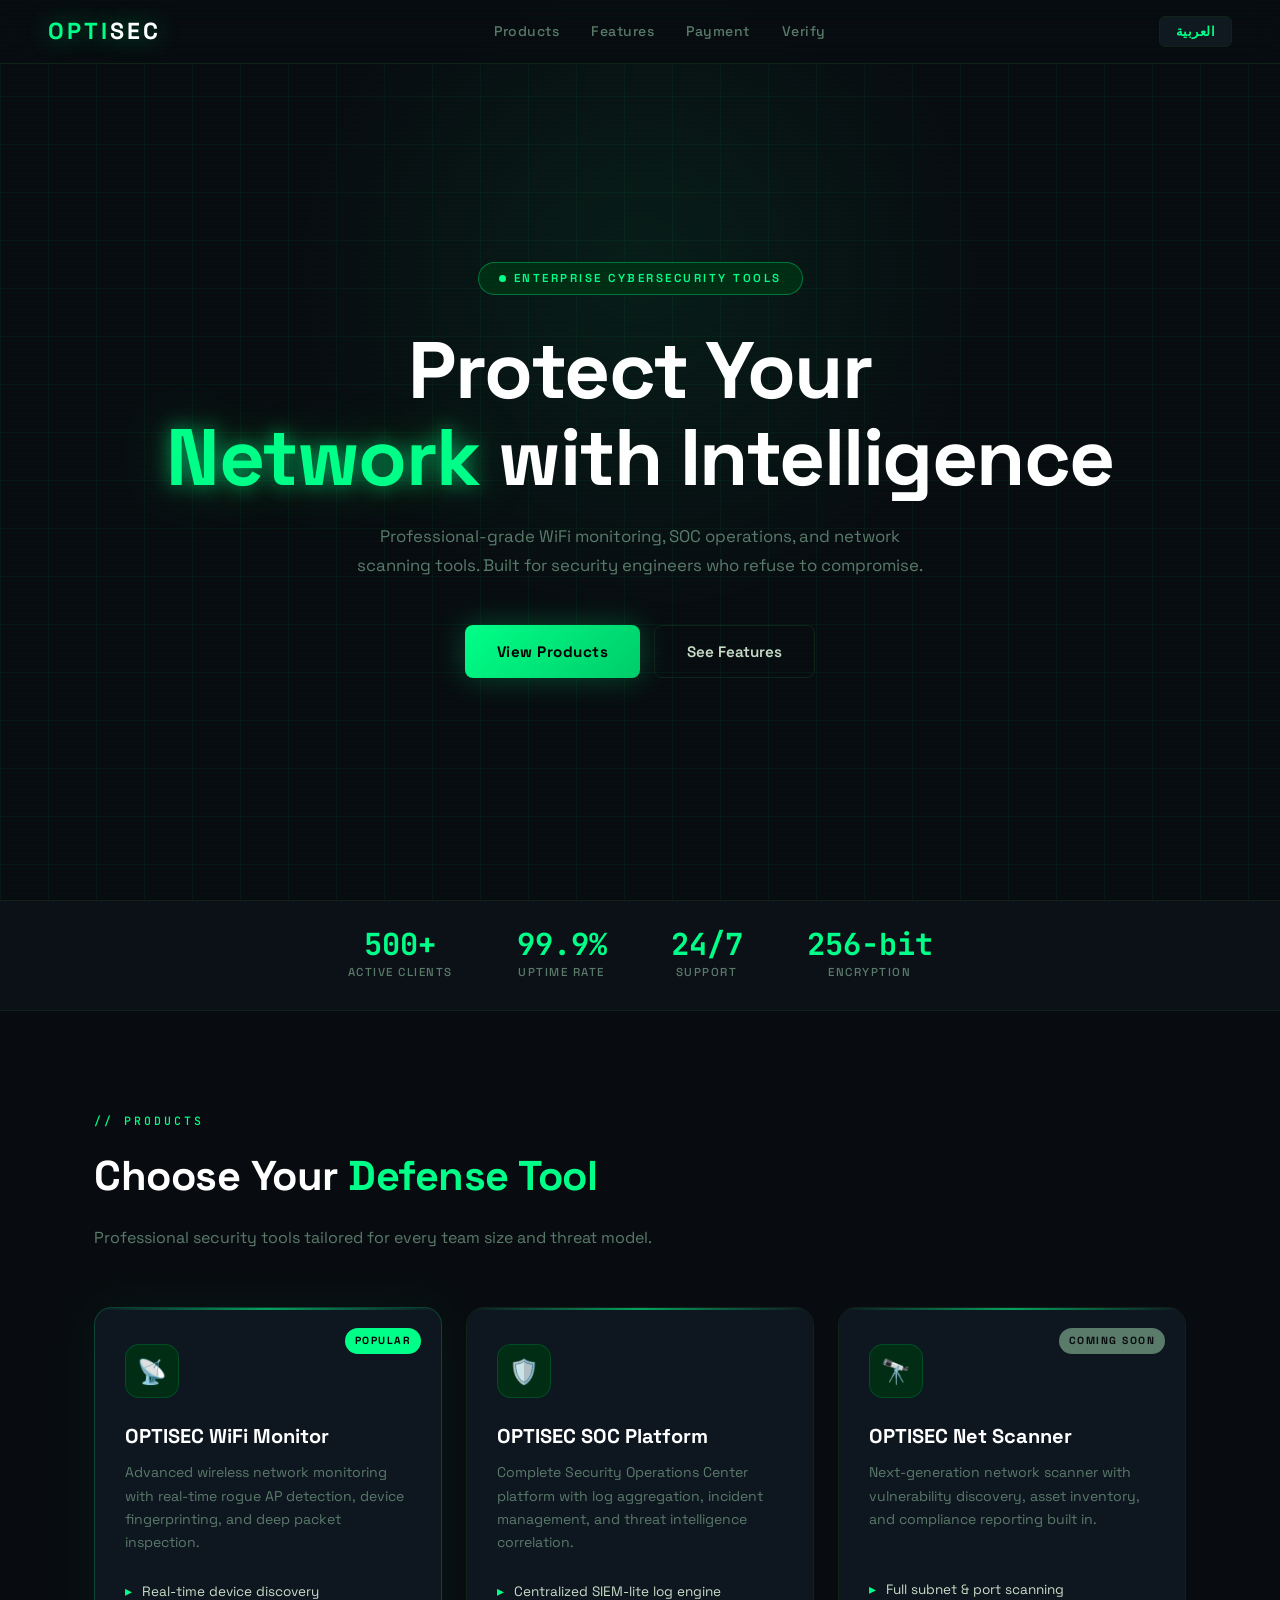
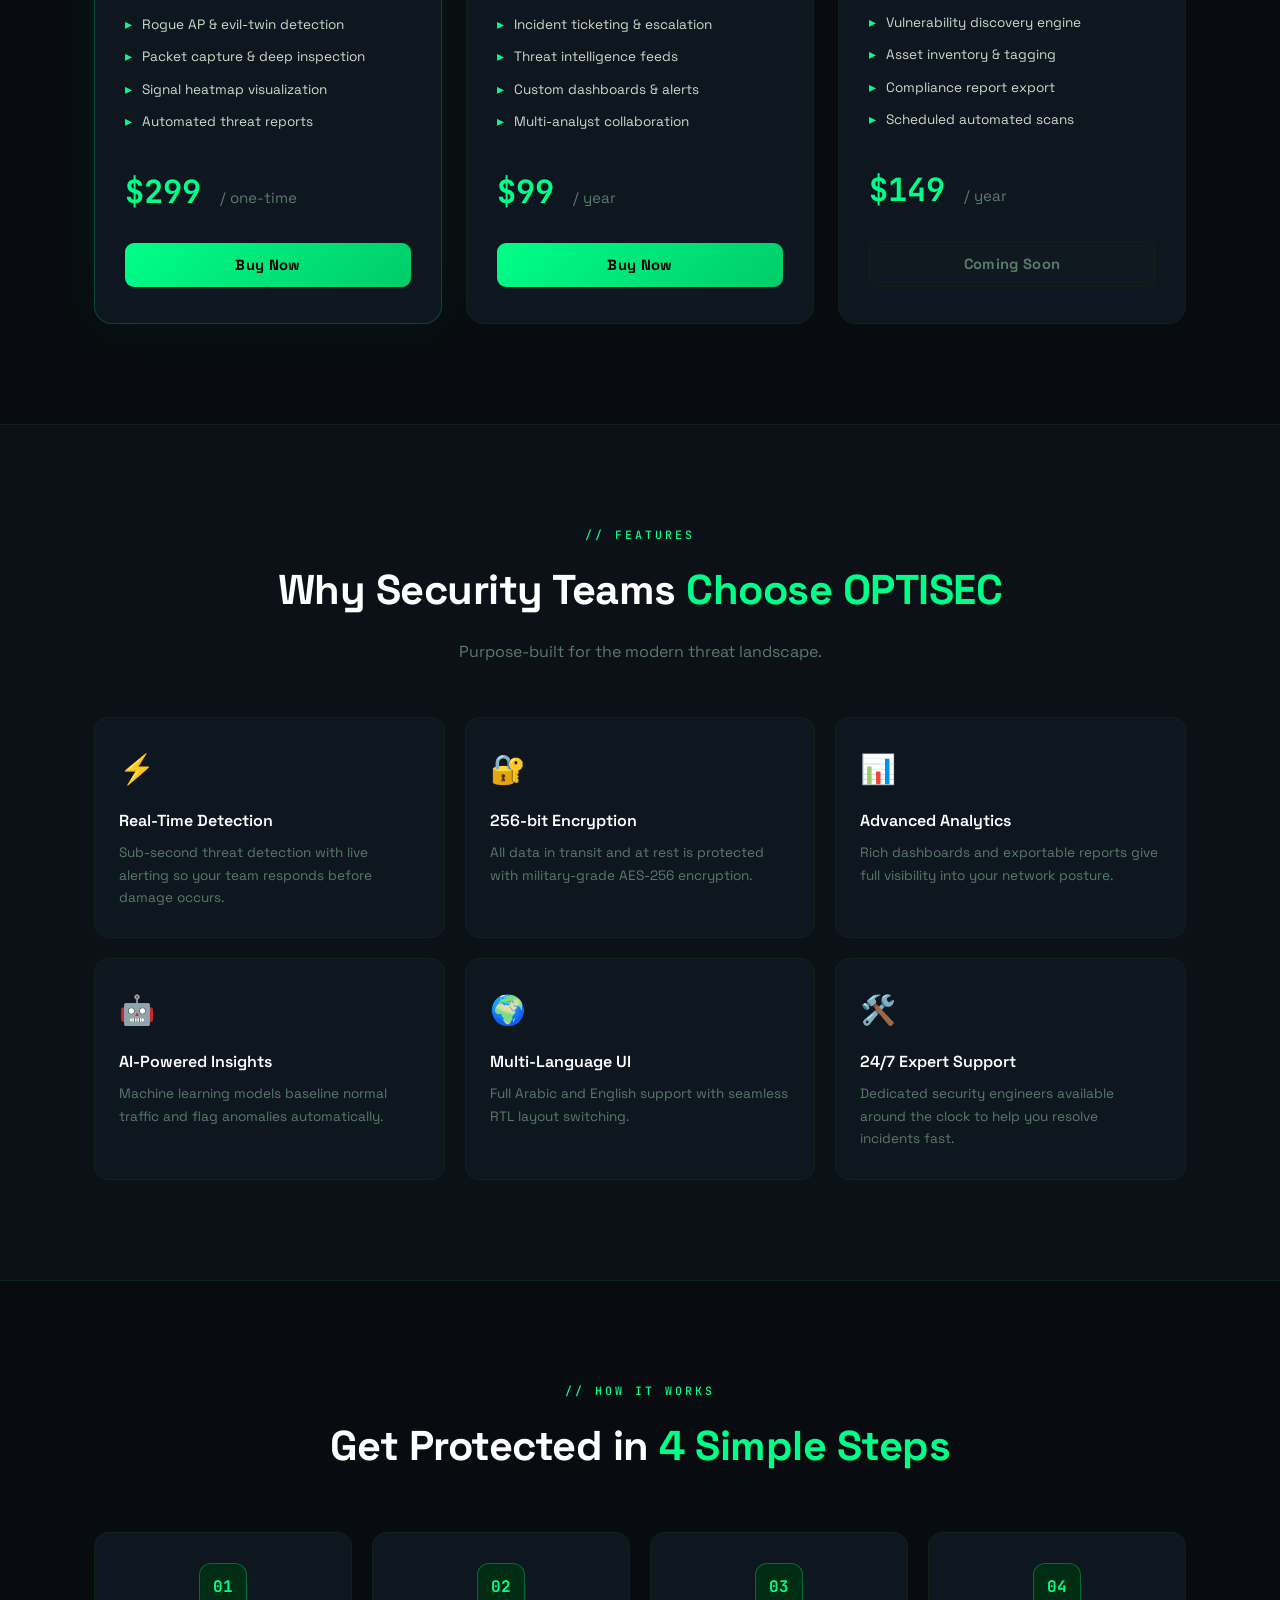
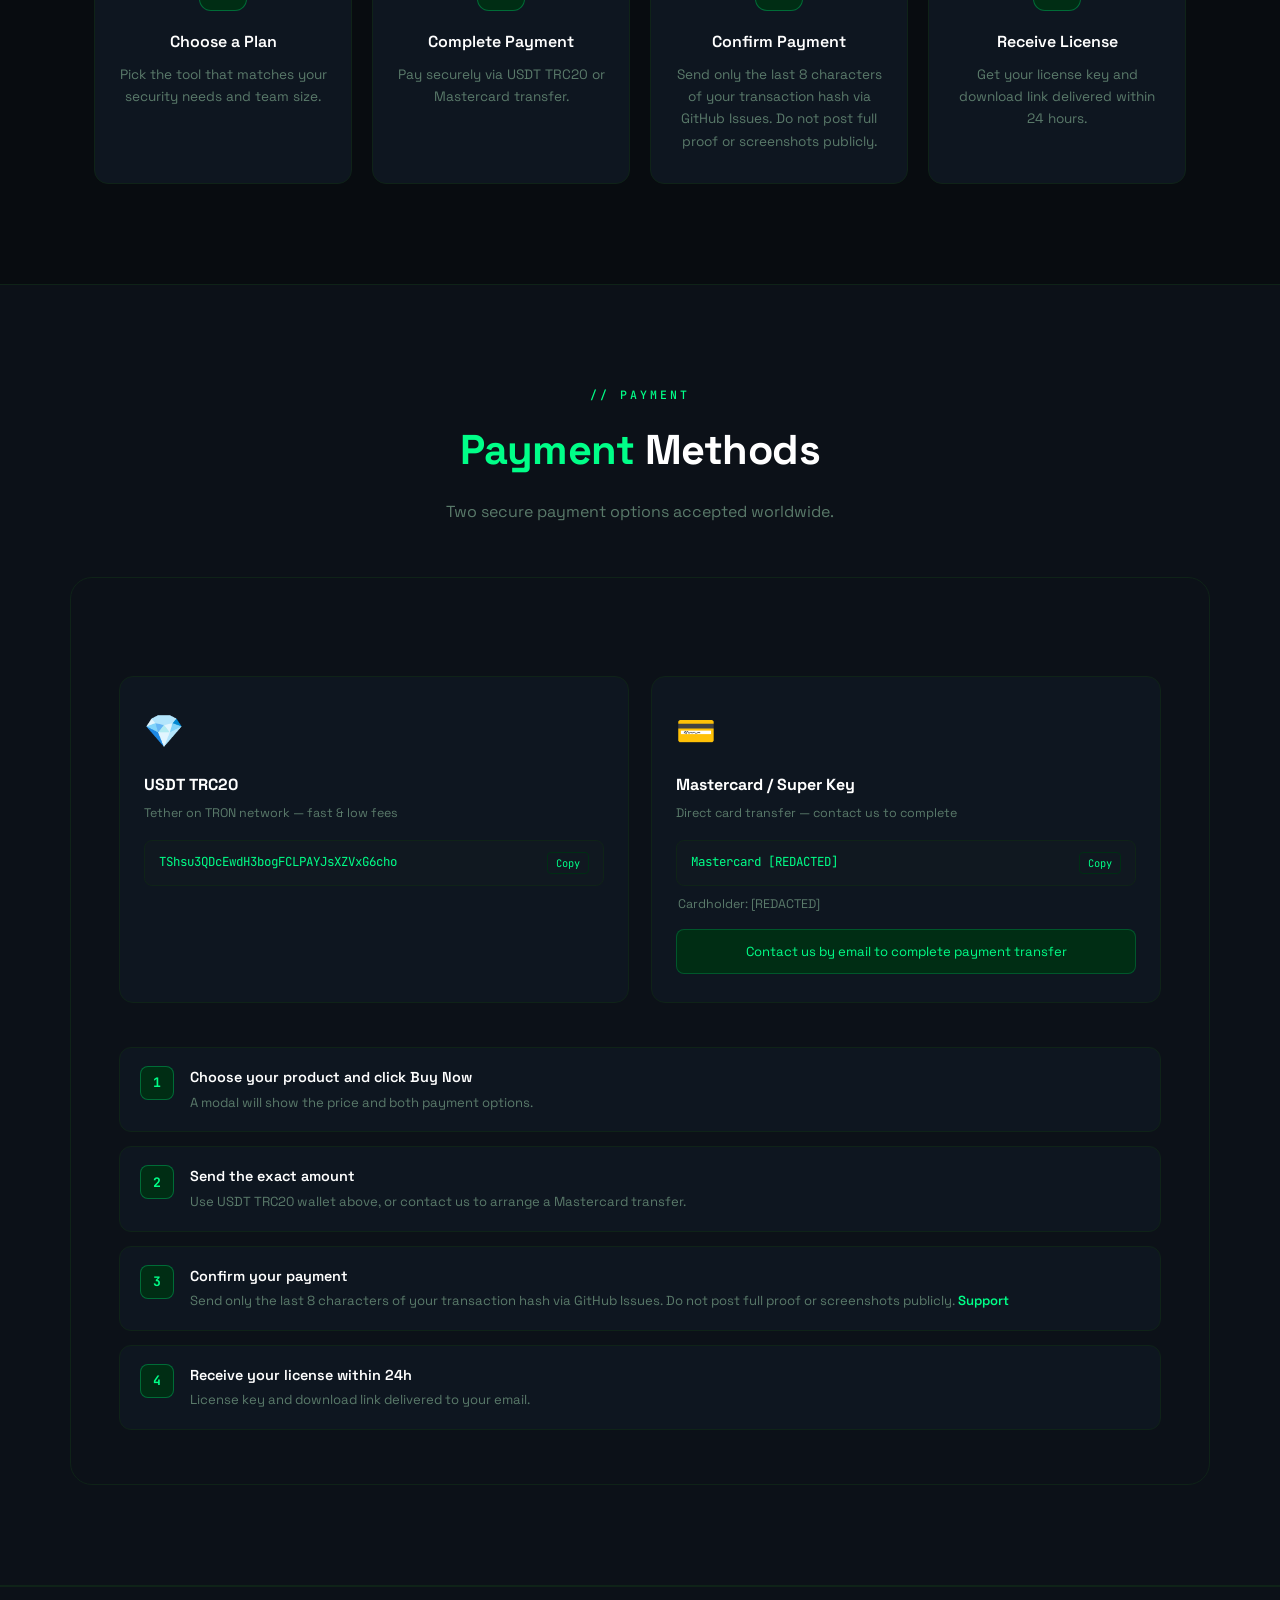
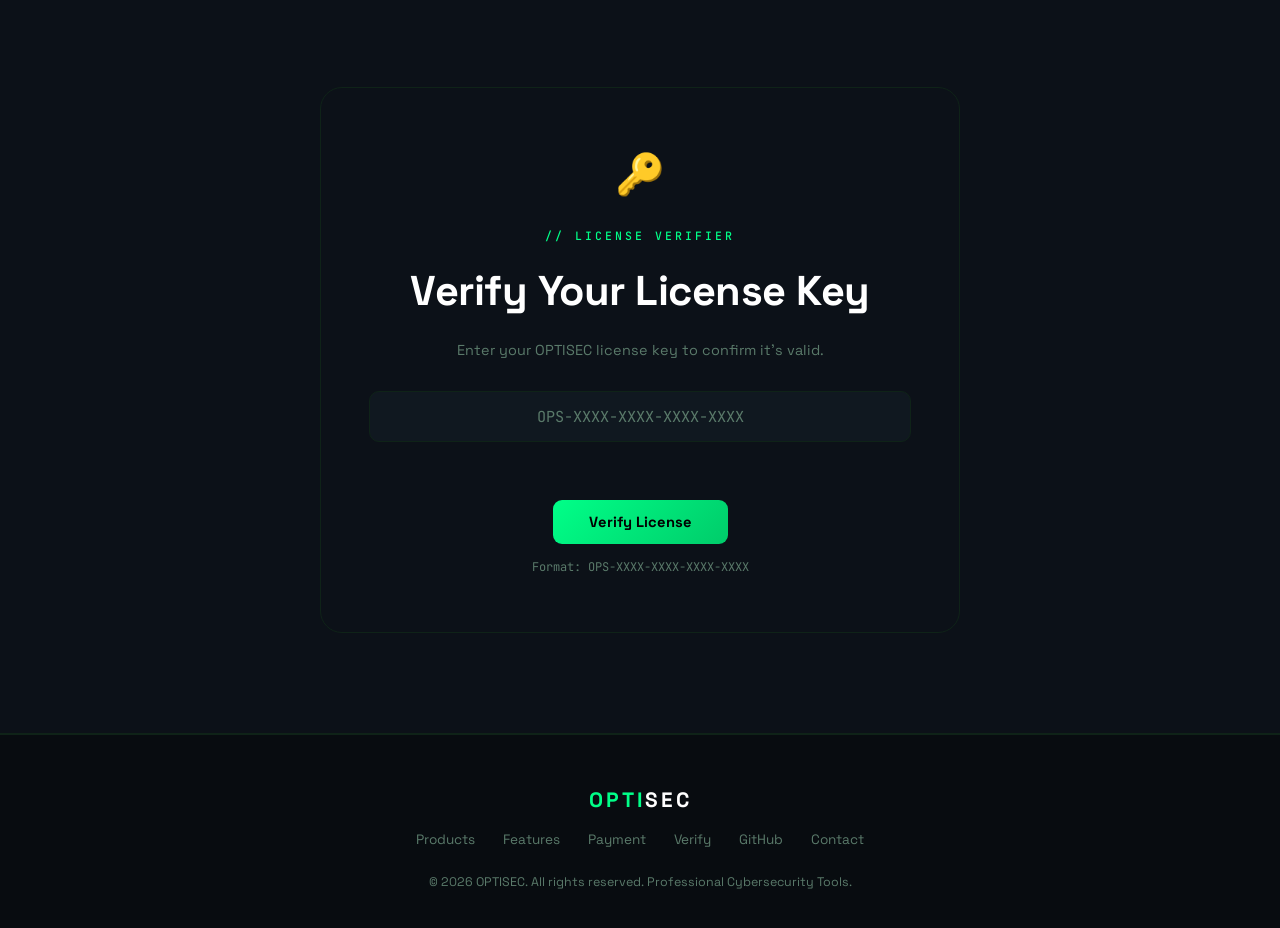
==== commit 50fcff27: "Limit payment proof to last 8 characters on published site Co-Authored-By: Claude Opus 5.5 <noreply@" ====
--- a/sales/index.html
+++ b/sales/index.html
@@ -496,26 +496,6 @@
       box-shadow: none;
     }
 
-    .btn-card {
-      display: block;
-      width: 100%;
-      margin-top: 10px;
-      padding: 11px;
-      background: transparent;
-      color: var(--text);
-      font-family: inherit;
-      font-weight: 600;
-      font-size: 0.85rem;
-      border: 1px solid var(--border);
-      border-radius: 9px;
-      cursor: pointer;
-      transition: all 0.25s;
-      letter-spacing: 0.3px;
-      text-align: center;
-      text-decoration: none;
-    }
-    .btn-card:hover { border-color: var(--green); color: var(--green); }
-
     /* ══════════════════════════════════════════
        FEATURES
     ══════════════════════════════════════════ */
@@ -727,6 +707,128 @@
     .email-link:hover { text-decoration: underline; }
 
     /* ══════════════════════════════════════════
+       TESTIMONIALS
+    ══════════════════════════════════════════ */
+    .testi-grid {
+      display: grid;
+      grid-template-columns: repeat(auto-fit, minmax(280px, 1fr));
+      gap: 22px;
+    }
+
+    .testi-card {
+      background: var(--card);
+      border: 1px solid var(--border);
+      border-radius: 14px;
+      padding: 28px 24px;
+      position: relative;
+      transition: border-color 0.25s;
+    }
+    .testi-card:hover { border-color: rgba(0,255,136,0.18); }
+
+    .testi-stars {
+      color: var(--green);
+      font-size: 0.85rem;
+      letter-spacing: 2px;
+      margin-bottom: 14px;
+    }
+
+    .testi-text {
+      font-size: 0.9rem;
+      color: var(--text);
+      line-height: 1.7;
+      margin-bottom: 22px;
+      font-style: italic;
+    }
+
+    .testi-author {
+      display: flex;
+      align-items: center;
+      gap: 12px;
+    }
+
+    .testi-avatar {
+      width: 40px; height: 40px;
+      border-radius: 50%;
+      background: var(--green-dark);
+      border: 2px solid rgba(0,255,136,0.25);
+      display: flex; align-items: center; justify-content: center;
+      font-size: 1rem;
+      flex-shrink: 0;
+    }
+
+    .testi-name { font-size: 0.88rem; font-weight: 600; color: var(--white); }
+    .testi-role { font-size: 0.75rem; color: var(--muted); }
+
+    /* ══════════════════════════════════════════
+       LICENSE VERIFIER
+    ══════════════════════════════════════════ */
+    .verifier-box {
+      background: var(--bg2);
+      border: 1px solid var(--border);
+      border-radius: 22px;
+      padding: 54px 48px;
+      max-width: 640px;
+      margin: 0 auto;
+      text-align: center;
+    }
+
+    .verifier-icon { font-size: 2.5rem; margin-bottom: 18px; }
+
+    .verifier-input-wrap {
+      position: relative;
+      margin: 28px 0 16px;
+    }
+
+    .verifier-input {
+      width: 100%;
+      padding: 14px 20px;
+      background: var(--bg3);
+      border: 1px solid var(--border);
+      border-radius: 10px;
+      color: var(--green);
+      font-family: 'JetBrains Mono', monospace;
+      font-size: 0.95rem;
+      letter-spacing: 1px;
+      text-align: center;
+      transition: border-color 0.2s, box-shadow 0.2s;
+      outline: none;
+    }
+    .verifier-input::placeholder { color: var(--muted); letter-spacing: 0; }
+    .verifier-input:focus { border-color: rgba(0,255,136,0.4); box-shadow: 0 0 0 3px rgba(0,255,136,0.08); }
+    .verifier-input.valid   { border-color: var(--green); }
+    .verifier-input.invalid { border-color: var(--red); }
+
+    .verifier-msg {
+      min-height: 22px;
+      font-size: 0.85rem;
+      font-weight: 600;
+      margin-bottom: 20px;
+    }
+    .verifier-msg.ok  { color: var(--green); }
+    .verifier-msg.err { color: var(--red); }
+
+    .btn-verify {
+      padding: 13px 36px;
+      background: linear-gradient(135deg, var(--green), var(--green-dim));
+      color: #000;
+      font-family: inherit;
+      font-weight: 700;
+      font-size: 0.92rem;
+      border: none;
+      border-radius: 9px;
+      cursor: pointer;
+      transition: all 0.25s;
+    }
+    .btn-verify:hover { box-shadow: 0 0 28px rgba(0,255,136,0.35); transform: translateY(-1px); }
+
+    .verifier-hint {
+      margin-top: 14px;
+      font-family: 'JetBrains Mono', monospace;
+      font-size: 0.75rem;
+      color: var(--muted);
+    }
+
+    /* ══════════════════════════════════════════
        FOOTER
     ══════════════════════════════════════════ */
     footer {
@@ -763,10 +865,139 @@
     .footer-copy { font-size: 0.78rem; color: var(--muted); }
 
     /* ══════════════════════════════════════════
+       MODAL
+    ══════════════════════════════════════════ */
+    .modal-overlay {
+      display: none;
+      position: fixed;
+      inset: 0;
+      background: rgba(0,0,0,0.82);
+      z-index: 2000;
+      align-items: center;
+      justify-content: center;
+      padding: 20px;
+    }
+    .modal-overlay.open { display: flex; }
+
+    .modal {
+      background: var(--bg2);
+      border: 1px solid rgba(0,255,136,0.3);
+      border-radius: 18px;
+      padding: 42px 38px;
+      max-width: 500px;
+      width: 100%;
+      position: relative;
+      box-shadow: 0 0 80px rgba(0,255,136,0.1);
+      animation: slideUp 0.28s ease both;
+    }
+
+    @keyframes slideUp {
+      from { opacity: 0; transform: translateY(20px); }
+      to   { opacity: 1; transform: translateY(0); }
+    }
+
+    .modal-close {
+      position: absolute;
+      top: 16px; right: 18px;
+      background: none;
+      border: none;
+      color: var(--muted);
+      font-size: 1.4rem;
+      cursor: pointer;
+      transition: color 0.2s;
+      line-height: 1;
+    }
+    body[dir="rtl"] .modal-close { right: auto; left: 18px; }
+    .modal-close:hover { color: var(--green); }
+
+    .modal-product { font-size: 1.3rem; font-weight: 700; color: var(--white); margin-bottom: 4px; }
+    .modal-price   { font-family: 'JetBrains Mono', monospace; font-size: 2.1rem; font-weight: 700; color: var(--green); margin-bottom: 26px; }
+
+    .modal-tabs {
+      display: flex;
+      gap: 8px;
+      margin-bottom: 22px;
+    }
+
+    .modal-tab {
+      flex: 1;
+      padding: 10px;
+      background: var(--card);
+      border: 1px solid var(--border);
+      border-radius: 8px;
+      color: var(--muted);
+      font-family: inherit;
+      font-size: 0.83rem;
+      font-weight: 600;
+      cursor: pointer;
+      transition: all 0.2s;
+      text-align: center;
+    }
+    .modal-tab.active { background: var(--green-dark); border-color: rgba(0,255,136,0.4); color: var(--green); }
+
+    .modal-pane { display: none; }
+    .modal-pane.active { display: block; }
+
+    .modal-addr {
+      background: var(--bg3);
+      border: 1px solid var(--border);
+      border-radius: 8px;
+      padding: 13px 15px;
+      font-family: 'JetBrains Mono', monospace;
+      font-size: 0.82rem;
+      color: var(--green);
+      word-break: break-all;
+      margin-bottom: 8px;
+    }
+    body[dir="rtl"] .modal-addr { direction: ltr; }
+
+    .modal-holder-line {
+      font-size: 0.78rem;
+      color: var(--muted);
+      margin-bottom: 16px;
+      padding-left: 2px;
+    }
+
+    .modal-note {
+      font-size: 0.82rem;
+      color: var(--muted);
+      line-height: 1.65;
+      margin-bottom: 12px;
+    }
+
+    .modal-email-btn {
+      display: block;
+      width: 100%;
+      margin-top: 10px;
+      padding: 12px;
+      background: linear-gradient(135deg, var(--green), var(--green-dim));
+      color: #000;
+      font-family: inherit;
+      font-weight: 700;
+      font-size: 0.9rem;
+      border: none;
+      border-radius: 8px;
+      cursor: pointer;
+      text-align: center;
+      text-decoration: none;
+      transition: all 0.25s;
+    }
+    .modal-email-btn:hover { box-shadow: 0 0 28px rgba(0,255,136,0.35); transform: translateY(-1px); }
+
+    .modal-footer-note {
+      margin-top: 16px;
+      font-size: 0.75rem;
+      color: var(--muted);
+      text-align: center;
+    }
+
+    /* ══════════════════════════════════════════
        RESPONSIVE
     ══════════════════════════════════════════ */
     @media (max-width: 640px) {
       .payment-wrap { padding: 32px 20px; }
+      .verifier-box { padding: 36px 20px; }
+      .modal { padding: 32px 22px; }
       .stats-bar { gap: 28px; }
     }
   </style>
@@ -780,6 +1011,7 @@
     <a href="#products"   data-en="Products"    data-ar="المنتجات">Products</a>
     <a href="#features"   data-en="Features"    data-ar="المميزات">Features</a>
     <a href="#payment"    data-en="Payment"     data-ar="الدفع">Payment</a>
+    <a href="#verify"     data-en="Verify"      data-ar="التحقق">Verify</a>
   </div>
   <div class="nav-right">
     <button class="btn-lang" id="langBtn" onclick="toggleLang()">العربية</button>
@@ -815,12 +1047,20 @@
 <!-- ══ STATS BAR ══════════════════════════════════════════ -->
 <div class="stats-bar">
   <div class="stat-item">
-    <div class="stat-num">Email</div>
+    <div class="stat-num">500+</div>
+    <div class="stat-label" data-en="ACTIVE CLIENTS" data-ar="عميل نشط">ACTIVE CLIENTS</div>
+  </div>
+  <div class="stat-item">
+    <div class="stat-num">99.9%</div>
+    <div class="stat-label" data-en="UPTIME RATE" data-ar="معدل التشغيل">UPTIME RATE</div>
+  </div>
+  <div class="stat-item">
+    <div class="stat-num">24/7</div>
     <div class="stat-label" data-en="SUPPORT" data-ar="الدعم الفني">SUPPORT</div>
   </div>
   <div class="stat-item">
-    <div class="stat-num">HTTPS</div>
-    <div class="stat-label" data-en="SECURE API" data-ar="API آمن">SECURE API</div>
+    <div class="stat-num">256-bit</div>
+    <div class="stat-label" data-en="ENCRYPTION" data-ar="تشفير">ENCRYPTION</div>
   </div>
 </div>
 
@@ -854,11 +1094,11 @@
         <li data-en="Real-time device discovery" data-ar="اكتشاف الأجهزة في الوقت الحقيقي">Real-time device discovery</li>
         <li data-en="Rogue AP &amp; evil-twin detection" data-ar="كشف نقاط الوصول المزيفة">Rogue AP &amp; evil-twin detection</li>
         <li data-en="Packet capture &amp; deep inspection" data-ar="التقاط الحزم والتفتيش العميق">Packet capture &amp; deep inspection</li>
+        <li data-en="Signal heatmap visualization" data-ar="خرائط حرارية لقوة الإشارة">Signal heatmap visualization</li>
         <li data-en="Automated threat reports" data-ar="تقارير تهديدات تلقائية">Automated threat reports</li>
       </ul>
       <div class="product-price">$299 <span data-en="/ one-time" data-ar="/ دفعة واحدة">/ one-time</span></div>
-      <a class="btn-buy" href="https://nowpayments.io/payment/?iid=5219663854&paymentid=5985024652" target="_blank" rel="noopener" data-en="Buy Now" data-ar="اشتر الآن">Buy Now</a>
-      <a class="btn-card" href="https://github.com/OptisecDev/optisec-wifi-monitor/issues" target="_blank" rel="noopener" data-en="💳 Pay by Mastercard — Support" data-ar="💳 الدفع بالماستركارد — الدعم">💳 Pay by Mastercard — Support</a>
+      <button class="btn-buy" onclick="openModal('wifi')" data-en="Buy Now" data-ar="اشتر الآن">Buy Now</button>
     </div>
 
     <!-- SOC Platform -->
@@ -878,8 +1118,7 @@
         <li data-en="Multi-analyst collaboration" data-ar="تعاون متعدد المحللين">Multi-analyst collaboration</li>
       </ul>
       <div class="product-price">$99 <span data-en="/ year" data-ar="/ سنة">/ year</span></div>
-      <a class="btn-buy" href="https://nowpayments.io/payment/?iid=5517320848&paymentid=4993272952" target="_blank" rel="noopener" data-en="Buy Now" data-ar="اشتر الآن">Buy Now</a>
-      <a class="btn-card" href="https://github.com/OptisecDev/optisec-wifi-monitor/issues" target="_blank" rel="noopener" data-en="💳 Pay by Mastercard — Support" data-ar="💳 الدفع بالماستركارد — الدعم">💳 Pay by Mastercard — Support</a>
+      <button class="btn-buy" onclick="openModal('soc')" data-en="Buy Now" data-ar="اشتر الآن">Buy Now</button>
     </div>
 
     <!-- Net Scanner -->
@@ -933,10 +1172,10 @@
     </div>
     <div class="feature-card reveal reveal-delay-2">
       <div class="feature-icon">🔐</div>
-      <div class="feature-title" data-en="Signed, Machine-Bound Licensing" data-ar="ترخيص موقّع ومرتبط بالجهاز">Signed, Machine-Bound Licensing</div>
-      <p class="feature-desc" data-en="License keys are cryptographically signed and locked to your machine, and all outbound API traffic (AI insights, Telegram alerts) runs over HTTPS."
-         data-ar="مفاتيح الترخيص موقّعة تشفيرياً ومقفلة على جهازك، وكل حركة API الصادرة (رؤى الذكاء الاصطناعي، تنبيهات تيليغرام) تمر عبر HTTPS.">
-        License keys are cryptographically signed and locked to your machine, and all outbound API traffic (AI insights, Telegram alerts) runs over HTTPS.
+      <div class="feature-title" data-en="256-bit Encryption" data-ar="تشفير 256-بت">256-bit Encryption</div>
+      <p class="feature-desc" data-en="All data in transit and at rest is protected with military-grade AES-256 encryption."
+         data-ar="جميع البيانات أثناء النقل وفي حالة السكون محمية بتشفير AES-256 بدرجة عسكرية.">
+        All data in transit and at rest is protected with military-grade AES-256 encryption.
       </p>
     </div>
     <div class="feature-card reveal reveal-delay-3">
@@ -950,9 +1189,9 @@
     <div class="feature-card reveal reveal-delay-4">
       <div class="feature-icon">🤖</div>
       <div class="feature-title" data-en="AI-Powered Insights" data-ar="رؤى مدعومة بالذكاء الاصطناعي">AI-Powered Insights</div>
-      <p class="feature-desc" data-en="LLM-generated risk scoring and plain-language security reports for every device and alert your scan turns up."
-         data-ar="تسجيل مخاطر مولّد بنموذج لغوي وتقارير أمنية بلغة واضحة لكل جهاز وتنبيه يكتشفه الفحص.">
-        LLM-generated risk scoring and plain-language security reports for every device and alert your scan turns up.
+      <p class="feature-desc" data-en="Machine learning models baseline normal traffic and flag anomalies automatically."
+         data-ar="نماذج التعلم الآلي تضع أساساً لحركة المرور الطبيعية وتُعلم عن الشذوذات تلقائياً.">
+        Machine learning models baseline normal traffic and flag anomalies automatically.
       </p>
     </div>
     <div class="feature-card reveal reveal-delay-5">
@@ -965,10 +1204,10 @@
     </div>
     <div class="feature-card reveal reveal-delay-6">
       <div class="feature-icon">🛠️</div>
-      <div class="feature-title" data-en="Direct Developer Support" data-ar="دعم مباشر من المطور">Direct Developer Support</div>
-      <p class="feature-desc" data-en="Email the developer directly for setup help and troubleshooting — no ticket queue, no bots."
-         data-ar="راسل المطور مباشرة عبر البريد الإلكتروني للحصول على مساعدة في الإعداد وحل المشكلات — بلا طابور تذاكر ولا روبوتات.">
-        Email the developer directly for setup help and troubleshooting — no ticket queue, no bots.
+      <div class="feature-title" data-en="24/7 Expert Support" data-ar="دعم خبراء على مدار الساعة">24/7 Expert Support</div>
+      <p class="feature-desc" data-en="Dedicated security engineers available around the clock to help you resolve incidents fast."
+         data-ar="مهندسو أمن متخصصون متاحون على مدار الساعة لمساعدتك في حل الحوادث بسرعة.">
+        Dedicated security engineers available around the clock to help you resolve incidents fast.
       </p>
     </div>
   </div>
@@ -1090,7 +1329,7 @@
             <div class="pay-step-title" data-en="Confirm your payment" data-ar="أكّد الدفع">Confirm your payment</div>
             <div class="pay-step-desc">
               <span data-en="Send only the last 8 characters of your transaction hash via GitHub Issues. Do not post full proof or screenshots publicly. " data-ar="أرسل آخر 8 خانات من هاش المعاملة فقط عبر GitHub Issues. لا تنشر الإثبات الكامل أو لقطات الشاشة في أي مكان عام. ">Send only the last 8 characters of your transaction hash via GitHub Issues. Do not post full proof or screenshots publicly. </span>
-              <a class="email-link" href="https://github.com/OptisecDev/optisec-wifi-monitor/issues" target="_blank" rel="noopener"><span data-en="Support" data-ar="الدعم">Support</span></a>
+              <a class="email-link" href="https://github.com/OptisecDev/optisec-wifi-monitor/issues" target="_blank" rel="noopener" data-en="Support" data-ar="الدعم">Support</a>
             </div>
           </div>
         </div>
@@ -1106,6 +1345,37 @@
   </div>
 </div>
 
+<!-- ══ LICENSE VERIFIER ══════════════════════════════════════════ -->
+<div style="background:var(--bg2); border-top:1px solid var(--border); border-bottom:1px solid var(--border); padding:100px 24px;" id="verify">
+  <div class="verifier-box reveal">
+    <div class="verifier-icon">🔑</div>
+    <div class="section-label mono" style="text-align:center;" data-en="// LICENSE VERIFIER" data-ar="// التحقق من الترخيص">// LICENSE VERIFIER</div>
+    <h2 class="section-title" style="margin-top:10px;" data-en="Verify Your License Key" data-ar="تحقق من مفتاح الترخيص">Verify Your License Key</h2>
+    <p style="font-size:0.9rem; color:var(--muted); margin-top:8px;"
+       data-en="Enter your OPTISEC license key to confirm it's valid."
+       data-ar="أدخل مفتاح ترخيص OPTISEC للتأكد من صحته.">
+      Enter your OPTISEC license key to confirm it's valid.
+    </p>
+
+    <div class="verifier-input-wrap">
+      <input
+        class="verifier-input mono"
+        id="licenseInput"
+        type="text"
+        placeholder="OPS-XXXX-XXXX-XXXX-XXXX"
+        maxlength="24"
+        oninput="onLicenseInput(this)"
+      />
+    </div>
+
+    <div class="verifier-msg" id="licenseMsg"></div>
+
+    <button class="btn-verify" onclick="verifyLicense()" data-en="Verify License" data-ar="تحقق من الترخيص">Verify License</button>
+
+    <p class="verifier-hint" data-en="Format: OPS-XXXX-XXXX-XXXX-XXXX" data-ar="الصيغة: OPS-XXXX-XXXX-XXXX-XXXX">Format: OPS-XXXX-XXXX-XXXX-XXXX</p>
+  </div>
+</div>
+
 <!-- ══ FOOTER ══════════════════════════════════════════ -->
 <footer>
   <div class="footer-logo">OPTI<span>SEC</span></div>
@@ -1113,14 +1383,61 @@
     <a href="#products" data-en="Products"    data-ar="المنتجات">Products</a>
     <a href="#features" data-en="Features"    data-ar="المميزات">Features</a>
     <a href="#payment"  data-en="Payment"     data-ar="الدفع">Payment</a>
+    <a href="#verify"   data-en="Verify"      data-ar="التحقق">Verify</a>
     <a href="https://github.com/ahssanali84syber-boop" target="_blank" rel="noopener">GitHub</a>
-    <a href="https://github.com/OptisecDev/optisec-wifi-monitor/issues" target="_blank" rel="noopener" data-en="Support" data-ar="الدعم">Support</a>
+    <a href="https://github.com/OptisecDev/optisec-wifi-monitor/issues" target="_blank" rel="noopener" data-en="Contact" data-ar="تواصل معنا">Contact</a>
   </div>
   <p class="footer-copy" data-en="© 2026 OPTISEC. All rights reserved. Professional Cybersecurity Tools."
      data-ar="© 2026 أوبتيسيك. جميع الحقوق محفوظة. أدوات الأمن السيبراني الاحترافية.">
     © 2026 OPTISEC. All rights reserved. Professional Cybersecurity Tools.
   </p>
 </footer>
+
+<!-- ══ MODAL ══════════════════════════════════════════ -->
+<div class="modal-overlay" id="modal" onclick="onOverlayClick(event)">
+  <div class="modal">
+    <button class="modal-close" onclick="closeModal()" aria-label="Close">✕</button>
+    <div class="modal-product" id="mProduct">OPTISEC WiFi Monitor</div>
+    <div class="modal-price mono" id="mPrice">$299</div>
+
+    <div class="modal-tabs">
+      <button class="modal-tab active" id="tab-usdt" onclick="switchTab('usdt')" data-en="💎 USDT Crypto" data-ar="💎 USDT كريبتو">💎 USDT Crypto</button>
+      <button class="modal-tab"        id="tab-card" onclick="switchTab('card')" data-en="💳 Card Transfer" data-ar="💳 تحويل بطاقة">💳 Card Transfer</button>
+    </div>
+
+    <!-- USDT pane -->
+    <div class="modal-pane active" id="pane-usdt">
+      <p class="modal-note" data-en="Send exactly the amount above to this USDT TRC20 address:" data-ar="أرسل المبلغ المحدد أعلاه بالضبط إلى عنوان USDT TRC20 هذا:">
+        Send exactly the amount above to this USDT TRC20 address:
+      </p>
+      <div class="modal-addr mono">TShsu3QDcEwdH3bogFCLPAYJsXZVxG6cho</div>
+      <p class="modal-note" style="margin-top:12px;">
+        <span data-en="Send only the last 8 characters of your transaction hash via GitHub Issues. Do not post full proof or screenshots publicly. " data-ar="أرسل آخر 8 خانات من هاش المعاملة فقط عبر GitHub Issues. لا تنشر الإثبات الكامل أو لقطات الشاشة في أي مكان عام. ">Send only the last 8 characters of your transaction hash via GitHub Issues. Do not post full proof or screenshots publicly. </span>
+        <a class="email-link" id="mEmailUsdt" href="#" target="_blank" rel="noopener" data-en="Support" data-ar="الدعم">Support</a>
+      </p>
+      <a class="modal-email-btn" id="mEmailBtnUsdt" href="#" data-en="📧 Open Email Client" data-ar="📧 فتح برنامج البريد">📧 Open Email Client</a>
+    </div>
+
+    <!-- Card pane -->
+    <div class="modal-pane" id="pane-card">
+      <p class="modal-note" data-en="Transfer the exact amount to this Mastercard:" data-ar="حوّل المبلغ الدقيق إلى بطاقة الماستركارد هذه:">
+        Transfer the exact amount to this Mastercard:
+      </p>
+      <div class="modal-addr mono">Mastercard [REDACTED]</div>
+      <div class="modal-holder-line" data-en="Cardholder: [REDACTED]" data-ar="حامل البطاقة: إحسان علي عطية">Cardholder: [REDACTED]</div>
+      <p class="modal-note">
+        <span data-en="Send only the last 8 characters of your transaction hash via GitHub Issues. Do not post full proof or screenshots publicly. " data-ar="أرسل آخر 8 خانات من هاش المعاملة فقط عبر GitHub Issues. لا تنشر الإثبات الكامل أو لقطات الشاشة في أي مكان عام. ">Send only the last 8 characters of your transaction hash via GitHub Issues. Do not post full proof or screenshots publicly. </span>
+        <a class="email-link" id="mEmailCard" href="#" target="_blank" rel="noopener" data-en="Support" data-ar="الدعم">Support</a>
+      </p>
+      <a class="modal-email-btn" id="mEmailBtnCard" href="#" data-en="📧 Open Email Client" data-ar="📧 فتح برنامج البريد">📧 Open Email Client</a>
+    </div>
+
+    <p class="modal-footer-note" data-en="Include product name in subject. License delivered within 24h."
+       data-ar="أدرج اسم المنتج في الموضوع. يُسلَّم الترخيص خلال 24 ساعة.">
+      Include product name in subject. License delivered within 24h.
+    </p>
+  </div>
+</div>
 
 <!-- ══ SCRIPTS ══════════════════════════════════════════ -->
 <script>
@@ -1153,6 +1470,91 @@
   });
 }
 
+/* ── Modal ────────────────────────────────────── */
+const PRODUCTS = {
+  wifi: { en: 'OPTISEC WiFi Monitor', ar: 'مراقب WiFi أوبتيسيك', price: '$299' },
+  soc:  { en: 'OPTISEC SOC Platform', ar: 'منصة SOC أوبتيسيك',   price: '$99'  },
+};
+const SUPPORT_URL = 'https://github.com/OptisecDev/optisec-wifi-monitor/issues';
+
+let activeProduct = null;
+
+function openModal(key) {
+  activeProduct = key;
+  const p = PRODUCTS[key];
+  document.getElementById('mProduct').textContent = p[lang];
+  document.getElementById('mPrice').textContent   = p.price;
+  updateEmailLinks();
+  switchTab('usdt');
+  document.getElementById('modal').classList.add('open');
+  document.body.style.overflow = 'hidden';
+}
+
+function updateEmailLinks() {
+  if (!activeProduct) return;
+  const p = PRODUCTS[activeProduct];
+  const name  = p[lang];
+  const price = p.price;
+  const sub   = encodeURIComponent('Purchase: ' + name + ' — ' + price);
+  const body  = encodeURIComponent('Hi OPTISEC,\n\nI have completed payment for ' + name + ' (' + price + ').\n\nTransaction details:\n[Paste TX hash or screenshot reference here]\n\nThank you.');
+  const href  = SUPPORT_URL;
+  document.getElementById('mEmailUsdt').href    = href;
+  document.getElementById('mEmailBtnUsdt').href = href;
+  document.getElementById('mEmailCard').href    = href;
+  document.getElementById('mEmailBtnCard').href = href;
+}
+
+function switchTab(tab) {
+  ['usdt','card'].forEach(t => {
+    document.getElementById('tab-' + t).classList.toggle('active', t === tab);
+    document.getElementById('pane-' + t).classList.toggle('active', t === tab);
+  });
+}
+
+function closeModal() {
+  document.getElementById('modal').classList.remove('open');
+  document.body.style.overflow = '';
+}
+
+function onOverlayClick(e) {
+  if (e.target === document.getElementById('modal')) closeModal();
+}
+
+/* ── License verifier ─────────────────────────── */
+const LICENSE_RE = /^OPS-[A-Z0-9]{4}-[A-Z0-9]{4}-[A-Z0-9]{4}-[A-Z0-9]{4}$/;
+
+function onLicenseInput(input) {
+  input.value = input.value.toUpperCase();
+  input.classList.remove('valid', 'invalid');
+  document.getElementById('licenseMsg').textContent = '';
+  document.getElementById('licenseMsg').className   = 'verifier-msg';
+}
+
+function verifyLicense() {
+  const input = document.getElementById('licenseInput');
+  const msg   = document.getElementById('licenseMsg');
+  const key   = input.value.trim();
+
+  if (LICENSE_RE.test(key)) {
+    input.classList.add('valid');
+    msg.className   = 'verifier-msg ok';
+    msg.textContent = lang === 'ar'
+      ? '✓ مفتاح ترخيص صحيح'
+      : '✓ Valid license key format';
+  } else {
+    input.classList.add('invalid');
+    msg.className   = 'verifier-msg err';
+    msg.textContent = lang === 'ar'
+      ? '✗ صيغة غير صحيحة — يجب أن تكون: OPS-XXXX-XXXX-XXXX-XXXX'
+      : '✗ Invalid format — expected: OPS-XXXX-XXXX-XXXX-XXXX';
+  }
+}
+
+/* allow Enter key */
+document.getElementById('licenseInput').addEventListener('keydown', e => {
+  if (e.key === 'Enter') verifyLicense();
+});
+
 /* ── Scroll reveal ────────────────────────────── */
 const observer = new IntersectionObserver(entries => {
   entries.forEach(entry => {
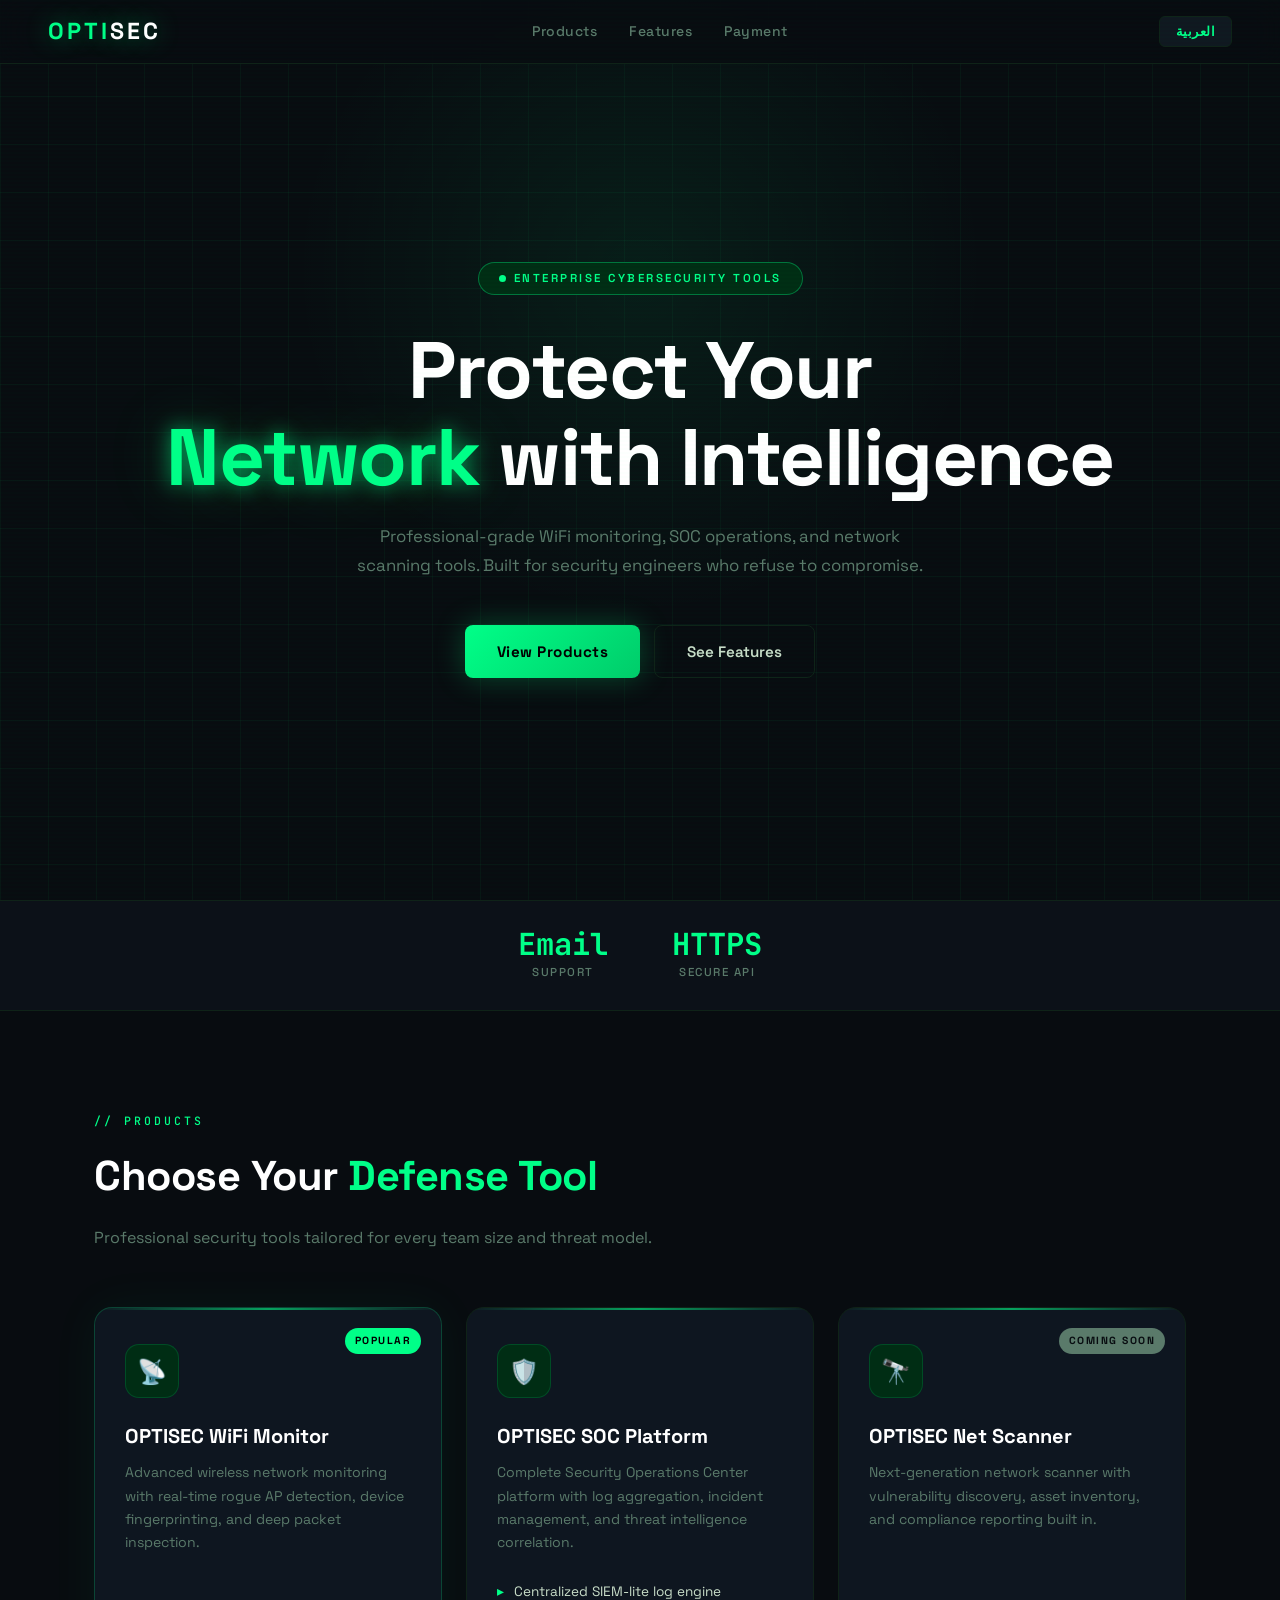
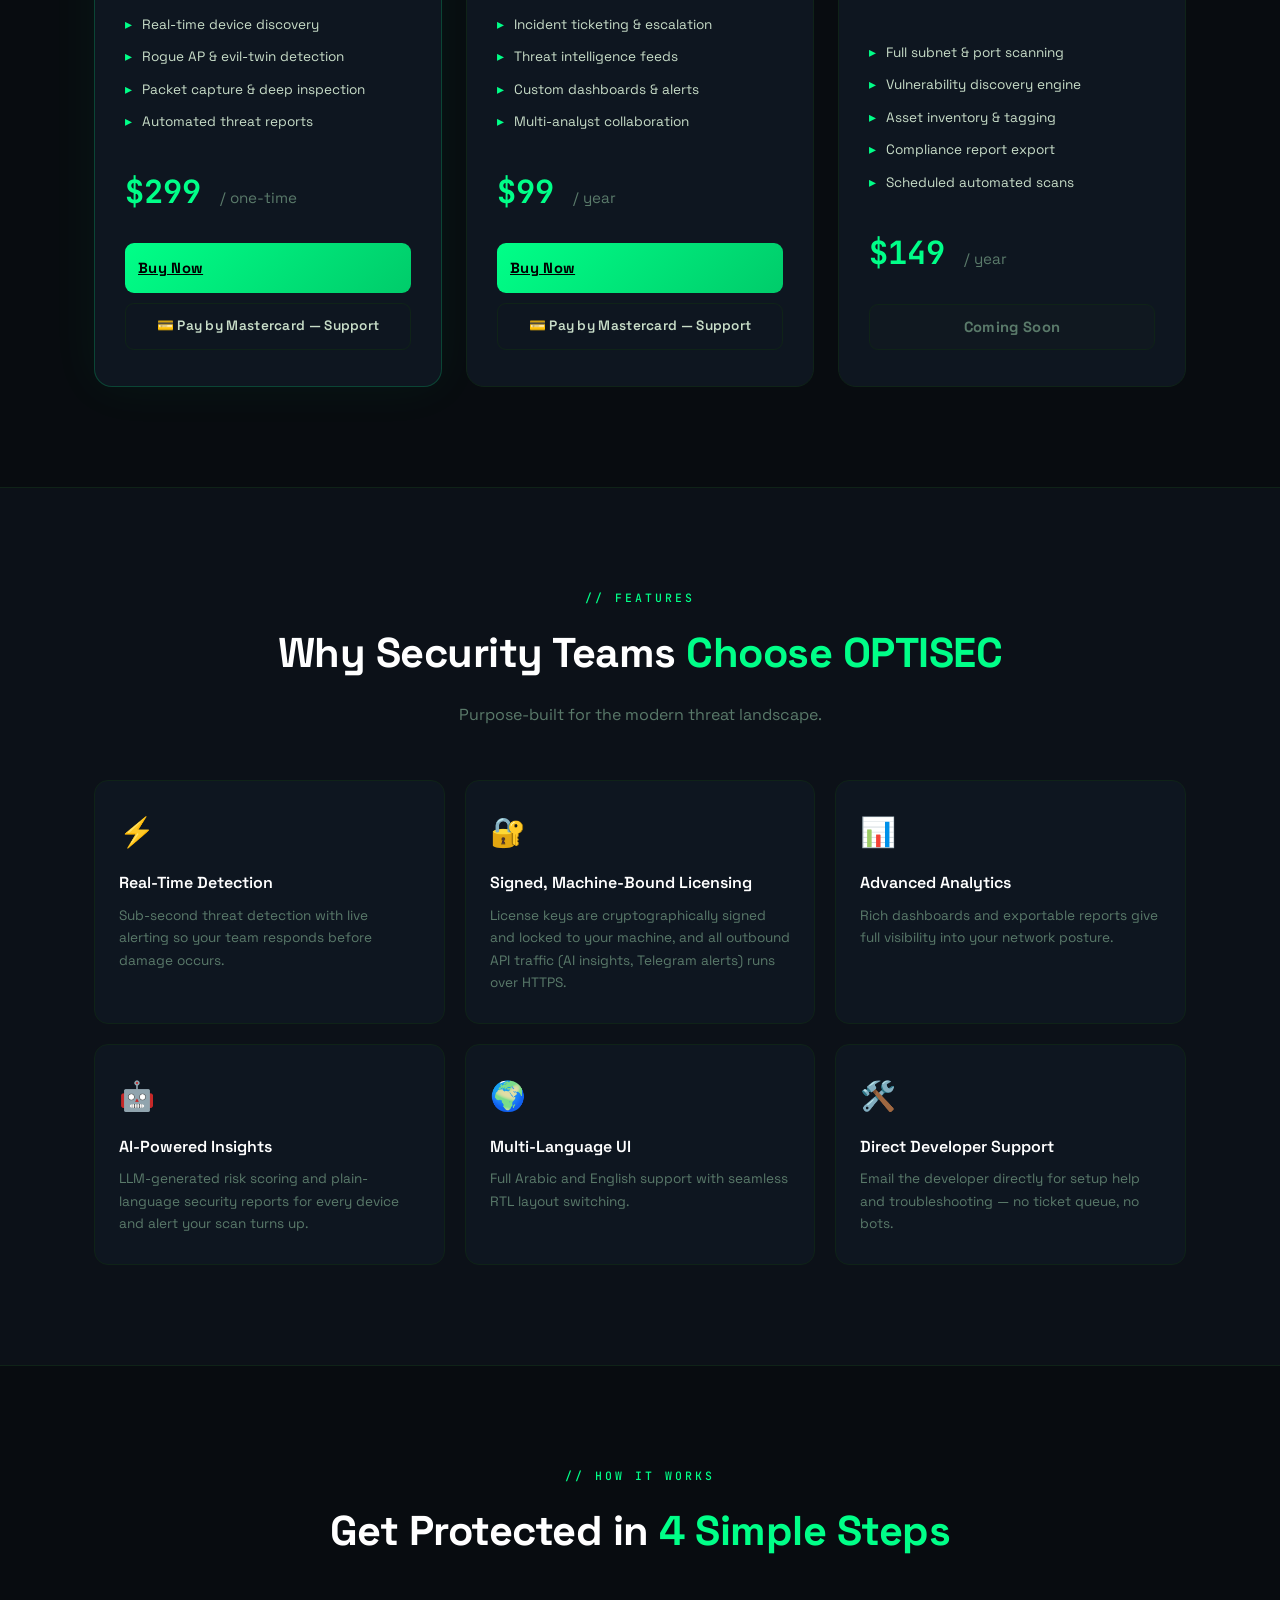
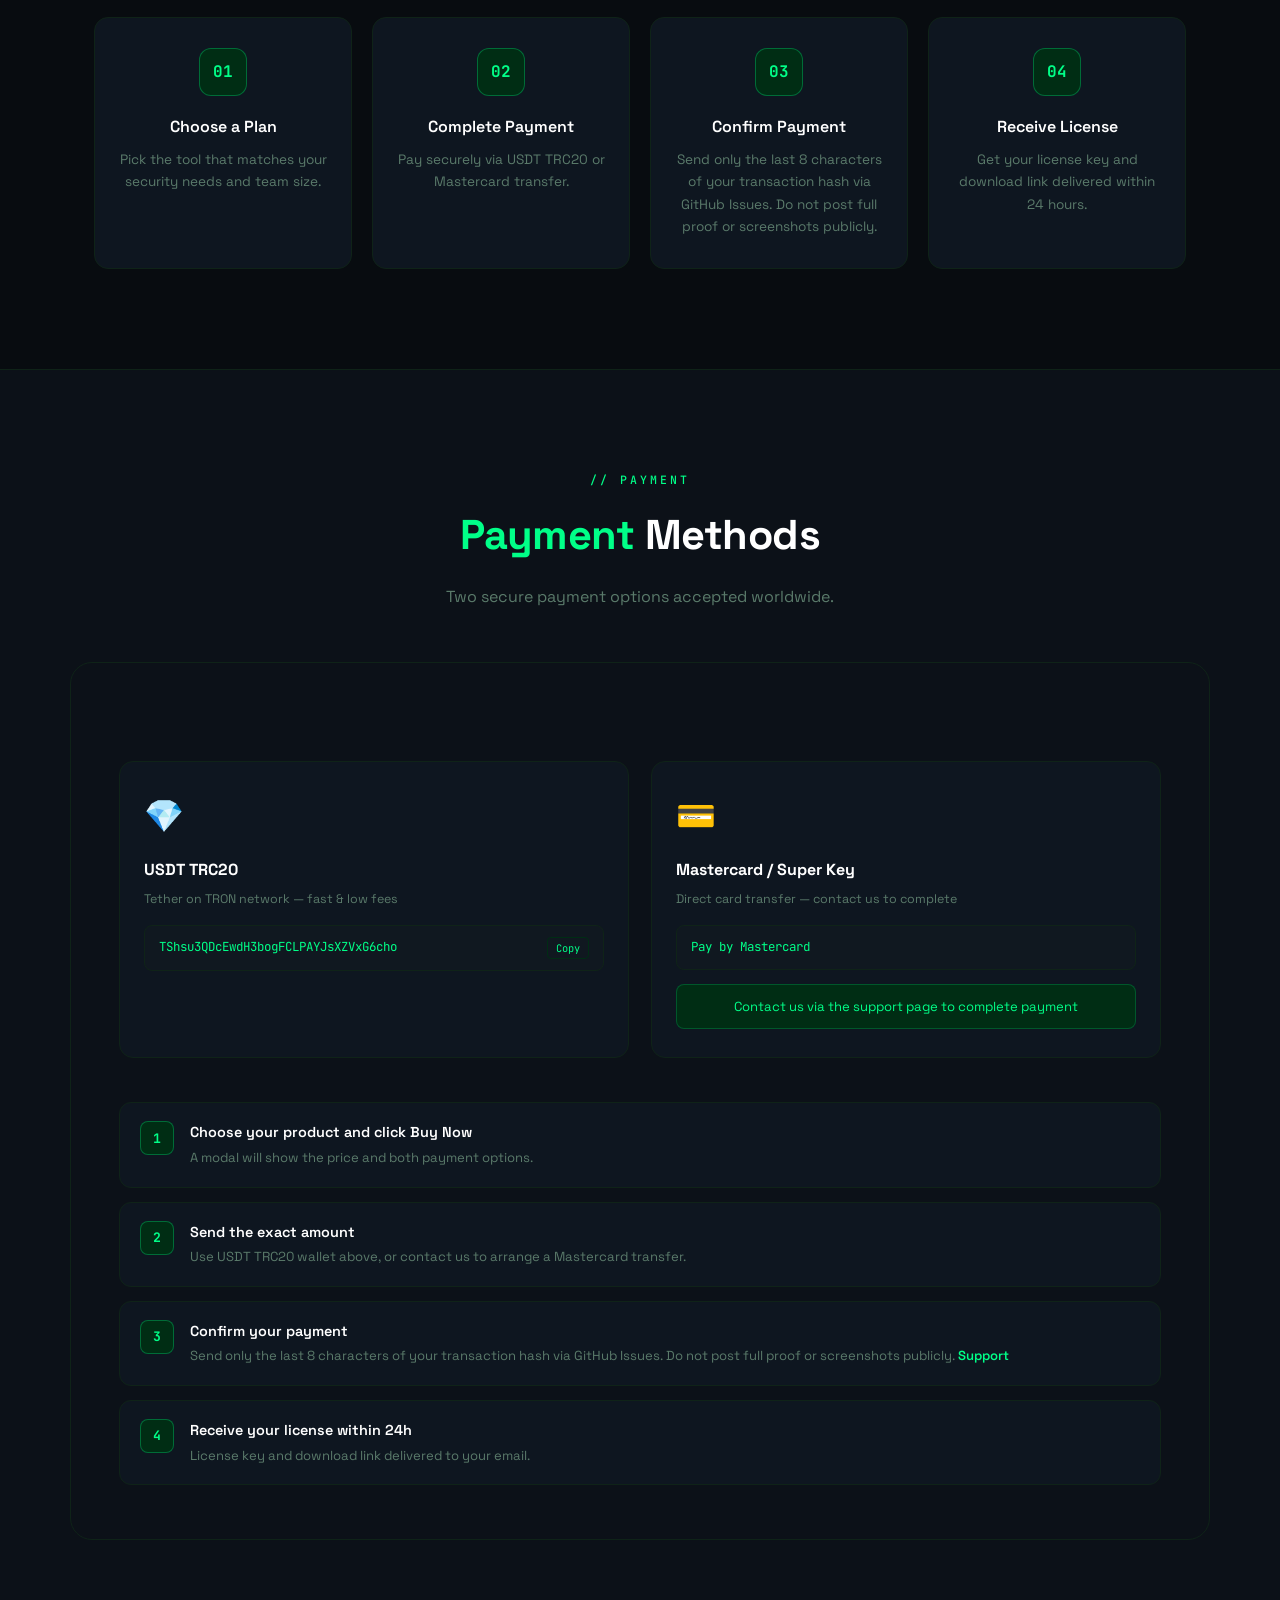
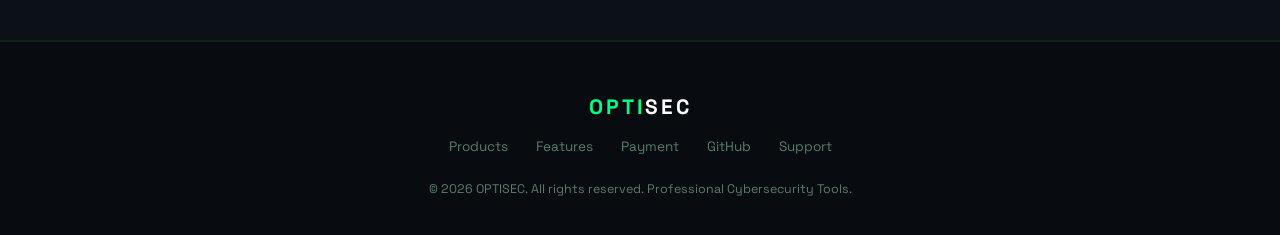
==== commit 3b002319: "Remove cardholder data and fix payment support wording Co-Authored-By: Claude Opus 5.5 <noreply@anth" ====
--- a/sales/index.html
+++ b/sales/index.html
@@ -496,6 +496,26 @@
       box-shadow: none;
     }
 
+    .btn-card {
+      display: block;
+      width: 100%;
+      margin-top: 10px;
+      padding: 11px;
+      background: transparent;
+      color: var(--text);
+      font-family: inherit;
+      font-weight: 600;
+      font-size: 0.85rem;
+      border: 1px solid var(--border);
+      border-radius: 9px;
+      cursor: pointer;
+      transition: all 0.25s;
+      letter-spacing: 0.3px;
+      text-align: center;
+      text-decoration: none;
+    }
+    .btn-card:hover { border-color: var(--green); color: var(--green); }
+
     /* ══════════════════════════════════════════
        FEATURES
     ══════════════════════════════════════════ */
@@ -707,128 +727,6 @@
     .email-link:hover { text-decoration: underline; }
 
     /* ══════════════════════════════════════════
-       TESTIMONIALS
-    ══════════════════════════════════════════ */
-    .testi-grid {
-      display: grid;
-      grid-template-columns: repeat(auto-fit, minmax(280px, 1fr));
-      gap: 22px;
-    }
-
-    .testi-card {
-      background: var(--card);
-      border: 1px solid var(--border);
-      border-radius: 14px;
-      padding: 28px 24px;
-      position: relative;
-      transition: border-color 0.25s;
-    }
-    .testi-card:hover { border-color: rgba(0,255,136,0.18); }
-
-    .testi-stars {
-      color: var(--green);
-      font-size: 0.85rem;
-      letter-spacing: 2px;
-      margin-bottom: 14px;
-    }
-
-    .testi-text {
-      font-size: 0.9rem;
-      color: var(--text);
-      line-height: 1.7;
-      margin-bottom: 22px;
-      font-style: italic;
-    }
-
-    .testi-author {
-      display: flex;
-      align-items: center;
-      gap: 12px;
-    }
-
-    .testi-avatar {
-      width: 40px; height: 40px;
-      border-radius: 50%;
-      background: var(--green-dark);
-      border: 2px solid rgba(0,255,136,0.25);
-      display: flex; align-items: center; justify-content: center;
-      font-size: 1rem;
-      flex-shrink: 0;
-    }
-
-    .testi-name { font-size: 0.88rem; font-weight: 600; color: var(--white); }
-    .testi-role { font-size: 0.75rem; color: var(--muted); }
-
-    /* ══════════════════════════════════════════
-       LICENSE VERIFIER
-    ══════════════════════════════════════════ */
-    .verifier-box {
-      background: var(--bg2);
-      border: 1px solid var(--border);
-      border-radius: 22px;
-      padding: 54px 48px;
-      max-width: 640px;
-      margin: 0 auto;
-      text-align: center;
-    }
-
-    .verifier-icon { font-size: 2.5rem; margin-bottom: 18px; }
-
-    .verifier-input-wrap {
-      position: relative;
-      margin: 28px 0 16px;
-    }
-
-    .verifier-input {
-      width: 100%;
-      padding: 14px 20px;
-      background: var(--bg3);
-      border: 1px solid var(--border);
-      border-radius: 10px;
-      color: var(--green);
-      font-family: 'JetBrains Mono', monospace;
-      font-size: 0.95rem;
-      letter-spacing: 1px;
-      text-align: center;
-      transition: border-color 0.2s, box-shadow 0.2s;
-      outline: none;
-    }
-    .verifier-input::placeholder { color: var(--muted); letter-spacing: 0; }
-    .verifier-input:focus { border-color: rgba(0,255,136,0.4); box-shadow: 0 0 0 3px rgba(0,255,136,0.08); }
-    .verifier-input.valid   { border-color: var(--green); }
-    .verifier-input.invalid { border-color: var(--red); }
-
-    .verifier-msg {
-      min-height: 22px;
-      font-size: 0.85rem;
-      font-weight: 600;
-      margin-bottom: 20px;
-    }
-    .verifier-msg.ok  { color: var(--green); }
-    .verifier-msg.err { color: var(--red); }
-
-    .btn-verify {
-      padding: 13px 36px;
-      background: linear-gradient(135deg, var(--green), var(--green-dim));
-      color: #000;
-      font-family: inherit;
-      font-weight: 700;
-      font-size: 0.92rem;
-      border: none;
-      border-radius: 9px;
-      cursor: pointer;
-      transition: all 0.25s;
-    }
-    .btn-verify:hover { box-shadow: 0 0 28px rgba(0,255,136,0.35); transform: translateY(-1px); }
-
-    .verifier-hint {
-      margin-top: 14px;
-      font-family: 'JetBrains Mono', monospace;
-      font-size: 0.75rem;
-      color: var(--muted);
-    }
-
-    /* ══════════════════════════════════════════
        FOOTER
     ══════════════════════════════════════════ */
     footer {
@@ -865,139 +763,10 @@
     .footer-copy { font-size: 0.78rem; color: var(--muted); }
 
     /* ══════════════════════════════════════════
-       MODAL
-    ══════════════════════════════════════════ */
-    .modal-overlay {
-      display: none;
-      position: fixed;
-      inset: 0;
-      background: rgba(0,0,0,0.82);
-      z-index: 2000;
-      align-items: center;
-      justify-content: center;
-      padding: 20px;
-    }
-    .modal-overlay.open { display: flex; }
-
-    .modal {
-      background: var(--bg2);
-      border: 1px solid rgba(0,255,136,0.3);
-      border-radius: 18px;
-      padding: 42px 38px;
-      max-width: 500px;
-      width: 100%;
-      position: relative;
-      box-shadow: 0 0 80px rgba(0,255,136,0.1);
-      animation: slideUp 0.28s ease both;
-    }
-
-    @keyframes slideUp {
-      from { opacity: 0; transform: translateY(20px); }
-      to   { opacity: 1; transform: translateY(0); }
-    }
-
-    .modal-close {
-      position: absolute;
-      top: 16px; right: 18px;
-      background: none;
-      border: none;
-      color: var(--muted);
-      font-size: 1.4rem;
-      cursor: pointer;
-      transition: color 0.2s;
-      line-height: 1;
-    }
-    body[dir="rtl"] .modal-close { right: auto; left: 18px; }
-    .modal-close:hover { color: var(--green); }
-
-    .modal-product { font-size: 1.3rem; font-weight: 700; color: var(--white); margin-bottom: 4px; }
-    .modal-price   { font-family: 'JetBrains Mono', monospace; font-size: 2.1rem; font-weight: 700; color: var(--green); margin-bottom: 26px; }
-
-    .modal-tabs {
-      display: flex;
-      gap: 8px;
-      margin-bottom: 22px;
-    }
-
-    .modal-tab {
-      flex: 1;
-      padding: 10px;
-      background: var(--card);
-      border: 1px solid var(--border);
-      border-radius: 8px;
-      color: var(--muted);
-      font-family: inherit;
-      font-size: 0.83rem;
-      font-weight: 600;
-      cursor: pointer;
-      transition: all 0.2s;
-      text-align: center;
-    }
-    .modal-tab.active { background: var(--green-dark); border-color: rgba(0,255,136,0.4); color: var(--green); }
-
-    .modal-pane { display: none; }
-    .modal-pane.active { display: block; }
-
-    .modal-addr {
-      background: var(--bg3);
-      border: 1px solid var(--border);
-      border-radius: 8px;
-      padding: 13px 15px;
-      font-family: 'JetBrains Mono', monospace;
-      font-size: 0.82rem;
-      color: var(--green);
-      word-break: break-all;
-      margin-bottom: 8px;
-    }
-    body[dir="rtl"] .modal-addr { direction: ltr; }
-
-    .modal-holder-line {
-      font-size: 0.78rem;
-      color: var(--muted);
-      margin-bottom: 16px;
-      padding-left: 2px;
-    }
-
-    .modal-note {
-      font-size: 0.82rem;
-      color: var(--muted);
-      line-height: 1.65;
-      margin-bottom: 12px;
-    }
-
-    .modal-email-btn {
-      display: block;
-      width: 100%;
-      margin-top: 10px;
-      padding: 12px;
-      background: linear-gradient(135deg, var(--green), var(--green-dim));
-      color: #000;
-      font-family: inherit;
-      font-weight: 700;
-      font-size: 0.9rem;
-      border: none;
-      border-radius: 8px;
-      cursor: pointer;
-      text-align: center;
-      text-decoration: none;
-      transition: all 0.25s;
-    }
-    .modal-email-btn:hover { box-shadow: 0 0 28px rgba(0,255,136,0.35); transform: translateY(-1px); }
-
-    .modal-footer-note {
-      margin-top: 16px;
-      font-size: 0.75rem;
-      color: var(--muted);
-      text-align: center;
-    }
-
-    /* ══════════════════════════════════════════
        RESPONSIVE
     ══════════════════════════════════════════ */
     @media (max-width: 640px) {
       .payment-wrap { padding: 32px 20px; }
-      .verifier-box { padding: 36px 20px; }
-      .modal { padding: 32px 22px; }
       .stats-bar { gap: 28px; }
     }
   </style>
@@ -1011,7 +780,6 @@
     <a href="#products"   data-en="Products"    data-ar="المنتجات">Products</a>
     <a href="#features"   data-en="Features"    data-ar="المميزات">Features</a>
     <a href="#payment"    data-en="Payment"     data-ar="الدفع">Payment</a>
-    <a href="#verify"     data-en="Verify"      data-ar="التحقق">Verify</a>
   </div>
   <div class="nav-right">
     <button class="btn-lang" id="langBtn" onclick="toggleLang()">العربية</button>
@@ -1047,20 +815,12 @@
 <!-- ══ STATS BAR ══════════════════════════════════════════ -->
 <div class="stats-bar">
   <div class="stat-item">
-    <div class="stat-num">500+</div>
-    <div class="stat-label" data-en="ACTIVE CLIENTS" data-ar="عميل نشط">ACTIVE CLIENTS</div>
+    <div class="stat-num">Email</div>
+    <div class="stat-label" data-en="SUPPORT" data-ar="الدعم الفني">SUPPORT</div>
   </div>
   <div class="stat-item">
-    <div class="stat-num">99.9%</div>
-    <div class="stat-label" data-en="UPTIME RATE" data-ar="معدل التشغيل">UPTIME RATE</div>
-  </div>
-  <div class="stat-item">
-    <div class="stat-num">24/7</div>
-    <div class="stat-label" data-en="SUPPORT" data-ar="الدعم الفني">SUPPORT</div>
-  </div>
-  <div class="stat-item">
-    <div class="stat-num">256-bit</div>
-    <div class="stat-label" data-en="ENCRYPTION" data-ar="تشفير">ENCRYPTION</div>
+    <div class="stat-num">HTTPS</div>
+    <div class="stat-label" data-en="SECURE API" data-ar="API آمن">SECURE API</div>
   </div>
 </div>
 
@@ -1094,11 +854,11 @@
         <li data-en="Real-time device discovery" data-ar="اكتشاف الأجهزة في الوقت الحقيقي">Real-time device discovery</li>
         <li data-en="Rogue AP &amp; evil-twin detection" data-ar="كشف نقاط الوصول المزيفة">Rogue AP &amp; evil-twin detection</li>
         <li data-en="Packet capture &amp; deep inspection" data-ar="التقاط الحزم والتفتيش العميق">Packet capture &amp; deep inspection</li>
-        <li data-en="Signal heatmap visualization" data-ar="خرائط حرارية لقوة الإشارة">Signal heatmap visualization</li>
         <li data-en="Automated threat reports" data-ar="تقارير تهديدات تلقائية">Automated threat reports</li>
       </ul>
       <div class="product-price">$299 <span data-en="/ one-time" data-ar="/ دفعة واحدة">/ one-time</span></div>
-      <button class="btn-buy" onclick="openModal('wifi')" data-en="Buy Now" data-ar="اشتر الآن">Buy Now</button>
+      <a class="btn-buy" href="https://nowpayments.io/payment/?iid=5219663854&paymentid=5985024652" target="_blank" rel="noopener" data-en="Buy Now" data-ar="اشتر الآن">Buy Now</a>
+      <a class="btn-card" href="https://github.com/OptisecDev/optisec-wifi-monitor/issues" target="_blank" rel="noopener" data-en="💳 Pay by Mastercard — Support" data-ar="💳 الدفع بالماستركارد — الدعم">💳 Pay by Mastercard — Support</a>
     </div>
 
     <!-- SOC Platform -->
@@ -1118,7 +878,8 @@
         <li data-en="Multi-analyst collaboration" data-ar="تعاون متعدد المحللين">Multi-analyst collaboration</li>
       </ul>
       <div class="product-price">$99 <span data-en="/ year" data-ar="/ سنة">/ year</span></div>
-      <button class="btn-buy" onclick="openModal('soc')" data-en="Buy Now" data-ar="اشتر الآن">Buy Now</button>
+      <a class="btn-buy" href="https://nowpayments.io/payment/?iid=5517320848&paymentid=4993272952" target="_blank" rel="noopener" data-en="Buy Now" data-ar="اشتر الآن">Buy Now</a>
+      <a class="btn-card" href="https://github.com/OptisecDev/optisec-wifi-monitor/issues" target="_blank" rel="noopener" data-en="💳 Pay by Mastercard — Support" data-ar="💳 الدفع بالماستركارد — الدعم">💳 Pay by Mastercard — Support</a>
     </div>
 
     <!-- Net Scanner -->
@@ -1172,10 +933,10 @@
     </div>
     <div class="feature-card reveal reveal-delay-2">
       <div class="feature-icon">🔐</div>
-      <div class="feature-title" data-en="256-bit Encryption" data-ar="تشفير 256-بت">256-bit Encryption</div>
-      <p class="feature-desc" data-en="All data in transit and at rest is protected with military-grade AES-256 encryption."
-         data-ar="جميع البيانات أثناء النقل وفي حالة السكون محمية بتشفير AES-256 بدرجة عسكرية.">
-        All data in transit and at rest is protected with military-grade AES-256 encryption.
+      <div class="feature-title" data-en="Signed, Machine-Bound Licensing" data-ar="ترخيص موقّع ومرتبط بالجهاز">Signed, Machine-Bound Licensing</div>
+      <p class="feature-desc" data-en="License keys are cryptographically signed and locked to your machine, and all outbound API traffic (AI insights, Telegram alerts) runs over HTTPS."
+         data-ar="مفاتيح الترخيص موقّعة تشفيرياً ومقفلة على جهازك، وكل حركة API الصادرة (رؤى الذكاء الاصطناعي، تنبيهات تيليغرام) تمر عبر HTTPS.">
+        License keys are cryptographically signed and locked to your machine, and all outbound API traffic (AI insights, Telegram alerts) runs over HTTPS.
       </p>
     </div>
     <div class="feature-card reveal reveal-delay-3">
@@ -1189,9 +950,9 @@
     <div class="feature-card reveal reveal-delay-4">
       <div class="feature-icon">🤖</div>
       <div class="feature-title" data-en="AI-Powered Insights" data-ar="رؤى مدعومة بالذكاء الاصطناعي">AI-Powered Insights</div>
-      <p class="feature-desc" data-en="Machine learning models baseline normal traffic and flag anomalies automatically."
-         data-ar="نماذج التعلم الآلي تضع أساساً لحركة المرور الطبيعية وتُعلم عن الشذوذات تلقائياً.">
-        Machine learning models baseline normal traffic and flag anomalies automatically.
+      <p class="feature-desc" data-en="LLM-generated risk scoring and plain-language security reports for every device and alert your scan turns up."
+         data-ar="تسجيل مخاطر مولّد بنموذج لغوي وتقارير أمنية بلغة واضحة لكل جهاز وتنبيه يكتشفه الفحص.">
+        LLM-generated risk scoring and plain-language security reports for every device and alert your scan turns up.
       </p>
     </div>
     <div class="feature-card reveal reveal-delay-5">
@@ -1204,10 +965,10 @@
     </div>
     <div class="feature-card reveal reveal-delay-6">
       <div class="feature-icon">🛠️</div>
-      <div class="feature-title" data-en="24/7 Expert Support" data-ar="دعم خبراء على مدار الساعة">24/7 Expert Support</div>
-      <p class="feature-desc" data-en="Dedicated security engineers available around the clock to help you resolve incidents fast."
-         data-ar="مهندسو أمن متخصصون متاحون على مدار الساعة لمساعدتك في حل الحوادث بسرعة.">
-        Dedicated security engineers available around the clock to help you resolve incidents fast.
+      <div class="feature-title" data-en="Direct Developer Support" data-ar="دعم مباشر من المطور">Direct Developer Support</div>
+      <p class="feature-desc" data-en="Email the developer directly for setup help and troubleshooting — no ticket queue, no bots."
+         data-ar="راسل المطور مباشرة عبر البريد الإلكتروني للحصول على مساعدة في الإعداد وحل المشكلات — بلا طابور تذاكر ولا روبوتات.">
+        Email the developer directly for setup help and troubleshooting — no ticket queue, no bots.
       </p>
     </div>
   </div>
@@ -1296,12 +1057,10 @@
           <div class="pay-title" data-en="Mastercard / Super Key" data-ar="ماستركارد / السوبر كي">Mastercard / Super Key</div>
           <div class="pay-sub" data-en="Direct card transfer — contact us to complete" data-ar="تحويل مباشر بالبطاقة — تواصل معنا لإتمامه">Direct card transfer — contact us to complete</div>
           <div class="pay-address">
-            <span id="cardNum" class="mono">Mastercard [REDACTED]</span>
-            <button class="copy-btn" onclick="copyAddr('cardNum',this)" data-en="Copy" data-ar="نسخ">Copy</button>
+            <span class="mono" data-en="Pay by Mastercard" data-ar="الدفع ببطاقة Mastercard">Pay by Mastercard</span>
           </div>
-          <div class="pay-holder" data-en="Cardholder: [REDACTED]" data-ar="حامل البطاقة: إحسان علي عطية">Cardholder: [REDACTED]</div>
-          <div class="pay-contact" data-en="Contact us by email to complete payment transfer" data-ar="تواصل معنا عبر البريد الإلكتروني لإتمام تحويل الدفع">
-            Contact us by email to complete payment transfer
+          <div class="pay-contact" data-en="Contact us via the support page to complete payment" data-ar="تواصل معنا عبر صفحة الدعم لإتمام الدفع">
+            Contact us via the support page to complete payment
           </div>
         </div>
 
@@ -1329,7 +1088,7 @@
             <div class="pay-step-title" data-en="Confirm your payment" data-ar="أكّد الدفع">Confirm your payment</div>
             <div class="pay-step-desc">
               <span data-en="Send only the last 8 characters of your transaction hash via GitHub Issues. Do not post full proof or screenshots publicly. " data-ar="أرسل آخر 8 خانات من هاش المعاملة فقط عبر GitHub Issues. لا تنشر الإثبات الكامل أو لقطات الشاشة في أي مكان عام. ">Send only the last 8 characters of your transaction hash via GitHub Issues. Do not post full proof or screenshots publicly. </span>
-              <a class="email-link" href="https://github.com/OptisecDev/optisec-wifi-monitor/issues" target="_blank" rel="noopener" data-en="Support" data-ar="الدعم">Support</a>
+              <a class="email-link" href="https://github.com/OptisecDev/optisec-wifi-monitor/issues" target="_blank" rel="noopener"><span data-en="Support" data-ar="الدعم">Support</span></a>
             </div>
           </div>
         </div>
@@ -1345,37 +1104,6 @@
   </div>
 </div>
 
-<!-- ══ LICENSE VERIFIER ══════════════════════════════════════════ -->
-<div style="background:var(--bg2); border-top:1px solid var(--border); border-bottom:1px solid var(--border); padding:100px 24px;" id="verify">
-  <div class="verifier-box reveal">
-    <div class="verifier-icon">🔑</div>
-    <div class="section-label mono" style="text-align:center;" data-en="// LICENSE VERIFIER" data-ar="// التحقق من الترخيص">// LICENSE VERIFIER</div>
-    <h2 class="section-title" style="margin-top:10px;" data-en="Verify Your License Key" data-ar="تحقق من مفتاح الترخيص">Verify Your License Key</h2>
-    <p style="font-size:0.9rem; color:var(--muted); margin-top:8px;"
-       data-en="Enter your OPTISEC license key to confirm it's valid."
-       data-ar="أدخل مفتاح ترخيص OPTISEC للتأكد من صحته.">
-      Enter your OPTISEC license key to confirm it's valid.
-    </p>
-
-    <div class="verifier-input-wrap">
-      <input
-        class="verifier-input mono"
-        id="licenseInput"
-        type="text"
-        placeholder="OPS-XXXX-XXXX-XXXX-XXXX"
-        maxlength="24"
-        oninput="onLicenseInput(this)"
-      />
-    </div>
-
-    <div class="verifier-msg" id="licenseMsg"></div>
-
-    <button class="btn-verify" onclick="verifyLicense()" data-en="Verify License" data-ar="تحقق من الترخيص">Verify License</button>
-
-    <p class="verifier-hint" data-en="Format: OPS-XXXX-XXXX-XXXX-XXXX" data-ar="الصيغة: OPS-XXXX-XXXX-XXXX-XXXX">Format: OPS-XXXX-XXXX-XXXX-XXXX</p>
-  </div>
-</div>
-
 <!-- ══ FOOTER ══════════════════════════════════════════ -->
 <footer>
   <div class="footer-logo">OPTI<span>SEC</span></div>
@@ -1383,61 +1111,14 @@
     <a href="#products" data-en="Products"    data-ar="المنتجات">Products</a>
     <a href="#features" data-en="Features"    data-ar="المميزات">Features</a>
     <a href="#payment"  data-en="Payment"     data-ar="الدفع">Payment</a>
-    <a href="#verify"   data-en="Verify"      data-ar="التحقق">Verify</a>
     <a href="https://github.com/ahssanali84syber-boop" target="_blank" rel="noopener">GitHub</a>
-    <a href="https://github.com/OptisecDev/optisec-wifi-monitor/issues" target="_blank" rel="noopener" data-en="Contact" data-ar="تواصل معنا">Contact</a>
+    <a href="https://github.com/OptisecDev/optisec-wifi-monitor/issues" target="_blank" rel="noopener" data-en="Support" data-ar="الدعم">Support</a>
   </div>
   <p class="footer-copy" data-en="© 2026 OPTISEC. All rights reserved. Professional Cybersecurity Tools."
      data-ar="© 2026 أوبتيسيك. جميع الحقوق محفوظة. أدوات الأمن السيبراني الاحترافية.">
     © 2026 OPTISEC. All rights reserved. Professional Cybersecurity Tools.
   </p>
 </footer>
-
-<!-- ══ MODAL ══════════════════════════════════════════ -->
-<div class="modal-overlay" id="modal" onclick="onOverlayClick(event)">
-  <div class="modal">
-    <button class="modal-close" onclick="closeModal()" aria-label="Close">✕</button>
-    <div class="modal-product" id="mProduct">OPTISEC WiFi Monitor</div>
-    <div class="modal-price mono" id="mPrice">$299</div>
-
-    <div class="modal-tabs">
-      <button class="modal-tab active" id="tab-usdt" onclick="switchTab('usdt')" data-en="💎 USDT Crypto" data-ar="💎 USDT كريبتو">💎 USDT Crypto</button>
-      <button class="modal-tab"        id="tab-card" onclick="switchTab('card')" data-en="💳 Card Transfer" data-ar="💳 تحويل بطاقة">💳 Card Transfer</button>
-    </div>
-
-    <!-- USDT pane -->
-    <div class="modal-pane active" id="pane-usdt">
-      <p class="modal-note" data-en="Send exactly the amount above to this USDT TRC20 address:" data-ar="أرسل المبلغ المحدد أعلاه بالضبط إلى عنوان USDT TRC20 هذا:">
-        Send exactly the amount above to this USDT TRC20 address:
-      </p>
-      <div class="modal-addr mono">TShsu3QDcEwdH3bogFCLPAYJsXZVxG6cho</div>
-      <p class="modal-note" style="margin-top:12px;">
-        <span data-en="Send only the last 8 characters of your transaction hash via GitHub Issues. Do not post full proof or screenshots publicly. " data-ar="أرسل آخر 8 خانات من هاش المعاملة فقط عبر GitHub Issues. لا تنشر الإثبات الكامل أو لقطات الشاشة في أي مكان عام. ">Send only the last 8 characters of your transaction hash via GitHub Issues. Do not post full proof or screenshots publicly. </span>
-        <a class="email-link" id="mEmailUsdt" href="#" target="_blank" rel="noopener" data-en="Support" data-ar="الدعم">Support</a>
-      </p>
-      <a class="modal-email-btn" id="mEmailBtnUsdt" href="#" data-en="📧 Open Email Client" data-ar="📧 فتح برنامج البريد">📧 Open Email Client</a>
-    </div>
-
-    <!-- Card pane -->
-    <div class="modal-pane" id="pane-card">
-      <p class="modal-note" data-en="Transfer the exact amount to this Mastercard:" data-ar="حوّل المبلغ الدقيق إلى بطاقة الماستركارد هذه:">
-        Transfer the exact amount to this Mastercard:
-      </p>
-      <div class="modal-addr mono">Mastercard [REDACTED]</div>
-      <div class="modal-holder-line" data-en="Cardholder: [REDACTED]" data-ar="حامل البطاقة: إحسان علي عطية">Cardholder: [REDACTED]</div>
-      <p class="modal-note">
-        <span data-en="Send only the last 8 characters of your transaction hash via GitHub Issues. Do not post full proof or screenshots publicly. " data-ar="أرسل آخر 8 خانات من هاش المعاملة فقط عبر GitHub Issues. لا تنشر الإثبات الكامل أو لقطات الشاشة في أي مكان عام. ">Send only the last 8 characters of your transaction hash via GitHub Issues. Do not post full proof or screenshots publicly. </span>
-        <a class="email-link" id="mEmailCard" href="#" target="_blank" rel="noopener" data-en="Support" data-ar="الدعم">Support</a>
-      </p>
-      <a class="modal-email-btn" id="mEmailBtnCard" href="#" data-en="📧 Open Email Client" data-ar="📧 فتح برنامج البريد">📧 Open Email Client</a>
-    </div>
-
-    <p class="modal-footer-note" data-en="Include product name in subject. License delivered within 24h."
-       data-ar="أدرج اسم المنتج في الموضوع. يُسلَّم الترخيص خلال 24 ساعة.">
-      Include product name in subject. License delivered within 24h.
-    </p>
-  </div>
-</div>
 
 <!-- ══ SCRIPTS ══════════════════════════════════════════ -->
 <script>
@@ -1470,91 +1151,6 @@
   });
 }
 
-/* ── Modal ────────────────────────────────────── */
-const PRODUCTS = {
-  wifi: { en: 'OPTISEC WiFi Monitor', ar: 'مراقب WiFi أوبتيسيك', price: '$299' },
-  soc:  { en: 'OPTISEC SOC Platform', ar: 'منصة SOC أوبتيسيك',   price: '$99'  },
-};
-const SUPPORT_URL = 'https://github.com/OptisecDev/optisec-wifi-monitor/issues';
-
-let activeProduct = null;
-
-function openModal(key) {
-  activeProduct = key;
-  const p = PRODUCTS[key];
-  document.getElementById('mProduct').textContent = p[lang];
-  document.getElementById('mPrice').textContent   = p.price;
-  updateEmailLinks();
-  switchTab('usdt');
-  document.getElementById('modal').classList.add('open');
-  document.body.style.overflow = 'hidden';
-}
-
-function updateEmailLinks() {
-  if (!activeProduct) return;
-  const p = PRODUCTS[activeProduct];
-  const name  = p[lang];
-  const price = p.price;
-  const sub   = encodeURIComponent('Purchase: ' + name + ' — ' + price);
-  const body  = encodeURIComponent('Hi OPTISEC,\n\nI have completed payment for ' + name + ' (' + price + ').\n\nTransaction details:\n[Paste TX hash or screenshot reference here]\n\nThank you.');
-  const href  = SUPPORT_URL;
-  document.getElementById('mEmailUsdt').href    = href;
-  document.getElementById('mEmailBtnUsdt').href = href;
-  document.getElementById('mEmailCard').href    = href;
-  document.getElementById('mEmailBtnCard').href = href;
-}
-
-function switchTab(tab) {
-  ['usdt','card'].forEach(t => {
-    document.getElementById('tab-' + t).classList.toggle('active', t === tab);
-    document.getElementById('pane-' + t).classList.toggle('active', t === tab);
-  });
-}
-
-function closeModal() {
-  document.getElementById('modal').classList.remove('open');
-  document.body.style.overflow = '';
-}
-
-function onOverlayClick(e) {
-  if (e.target === document.getElementById('modal')) closeModal();
-}
-
-/* ── License verifier ─────────────────────────── */
-const LICENSE_RE = /^OPS-[A-Z0-9]{4}-[A-Z0-9]{4}-[A-Z0-9]{4}-[A-Z0-9]{4}$/;
-
-function onLicenseInput(input) {
-  input.value = input.value.toUpperCase();
-  input.classList.remove('valid', 'invalid');
-  document.getElementById('licenseMsg').textContent = '';
-  document.getElementById('licenseMsg').className   = 'verifier-msg';
-}
-
-function verifyLicense() {
-  const input = document.getElementById('licenseInput');
-  const msg   = document.getElementById('licenseMsg');
-  const key   = input.value.trim();
-
-  if (LICENSE_RE.test(key)) {
-    input.classList.add('valid');
-    msg.className   = 'verifier-msg ok';
-    msg.textContent = lang === 'ar'
-      ? '✓ مفتاح ترخيص صحيح'
-      : '✓ Valid license key format';
-  } else {
-    input.classList.add('invalid');
-    msg.className   = 'verifier-msg err';
-    msg.textContent = lang === 'ar'
-      ? '✗ صيغة غير صحيحة — يجب أن تكون: OPS-XXXX-XXXX-XXXX-XXXX'
-      : '✗ Invalid format — expected: OPS-XXXX-XXXX-XXXX-XXXX';
-  }
-}
-
-/* allow Enter key */
-document.getElementById('licenseInput').addEventListener('keydown', e => {
-  if (e.key === 'Enter') verifyLicense();
-});
-
 /* ── Scroll reveal ────────────────────────────── */
 const observer = new IntersectionObserver(entries => {
   entries.forEach(entry => {
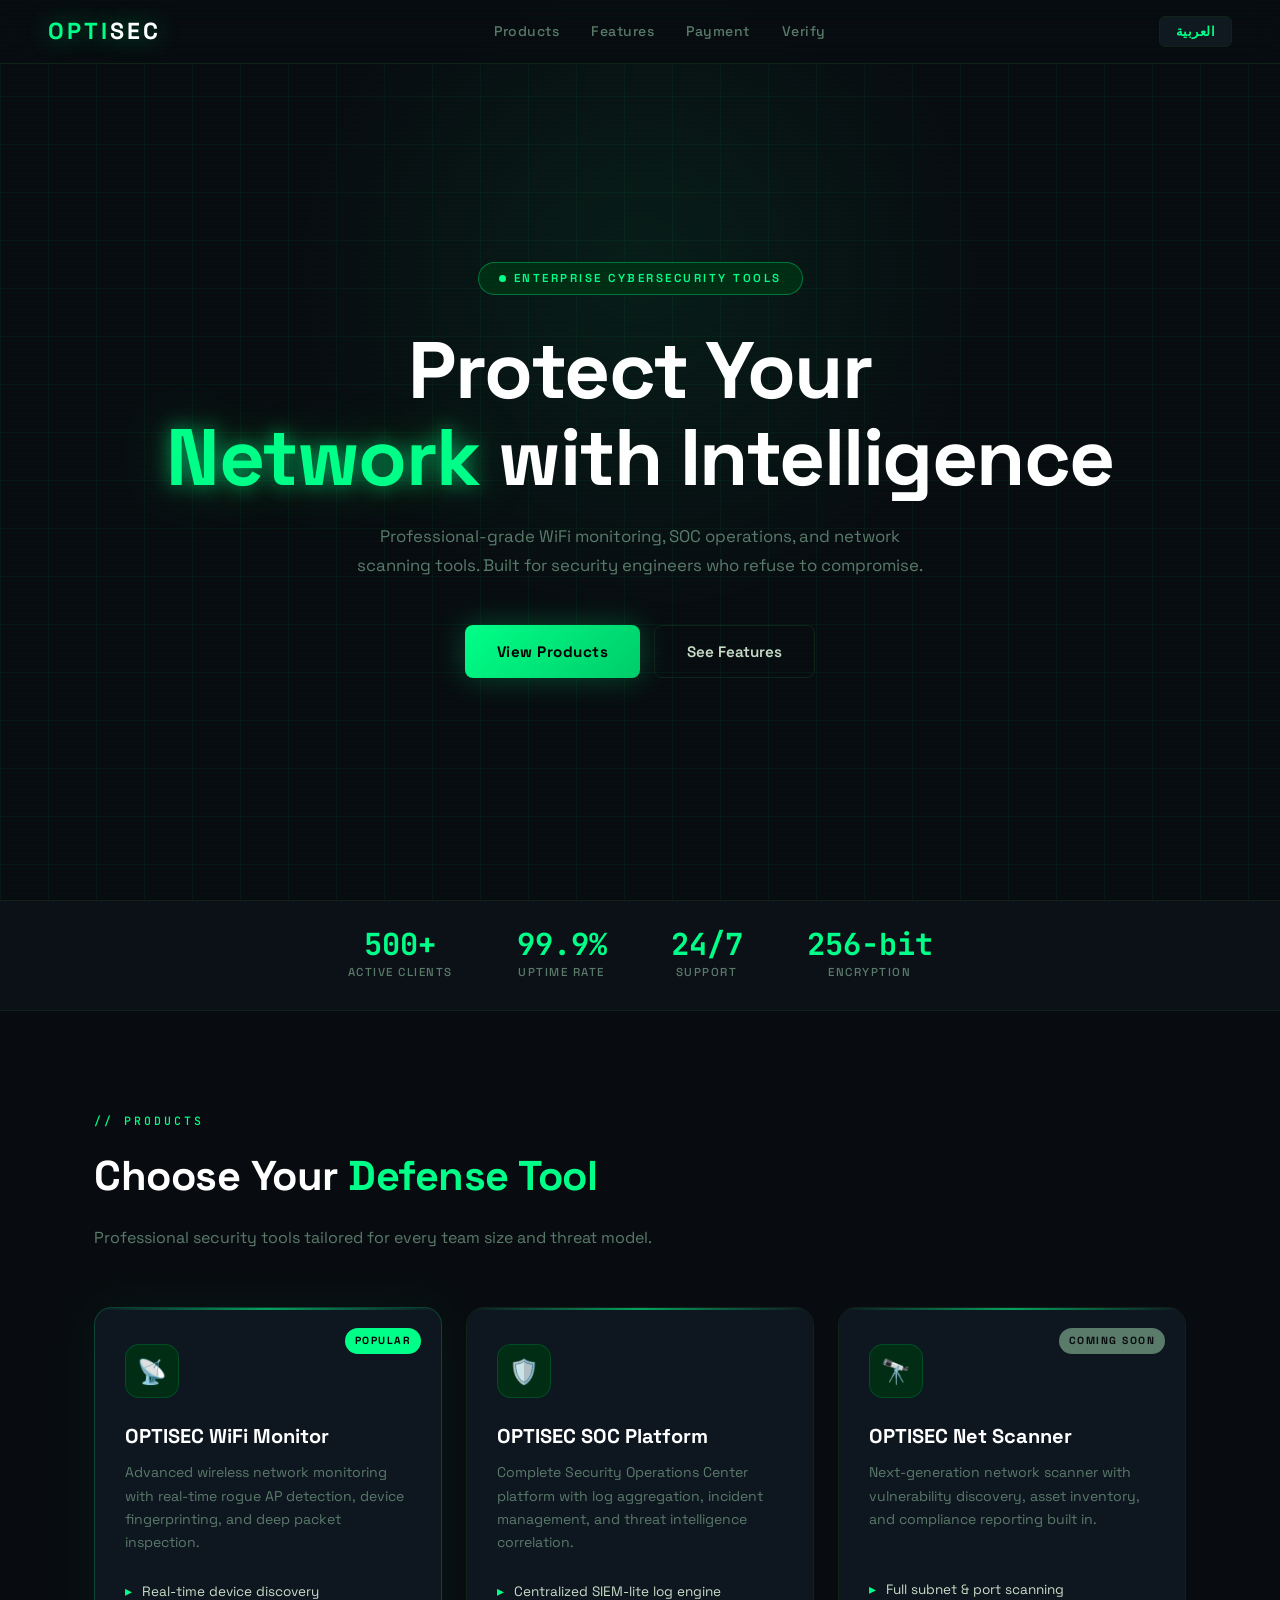
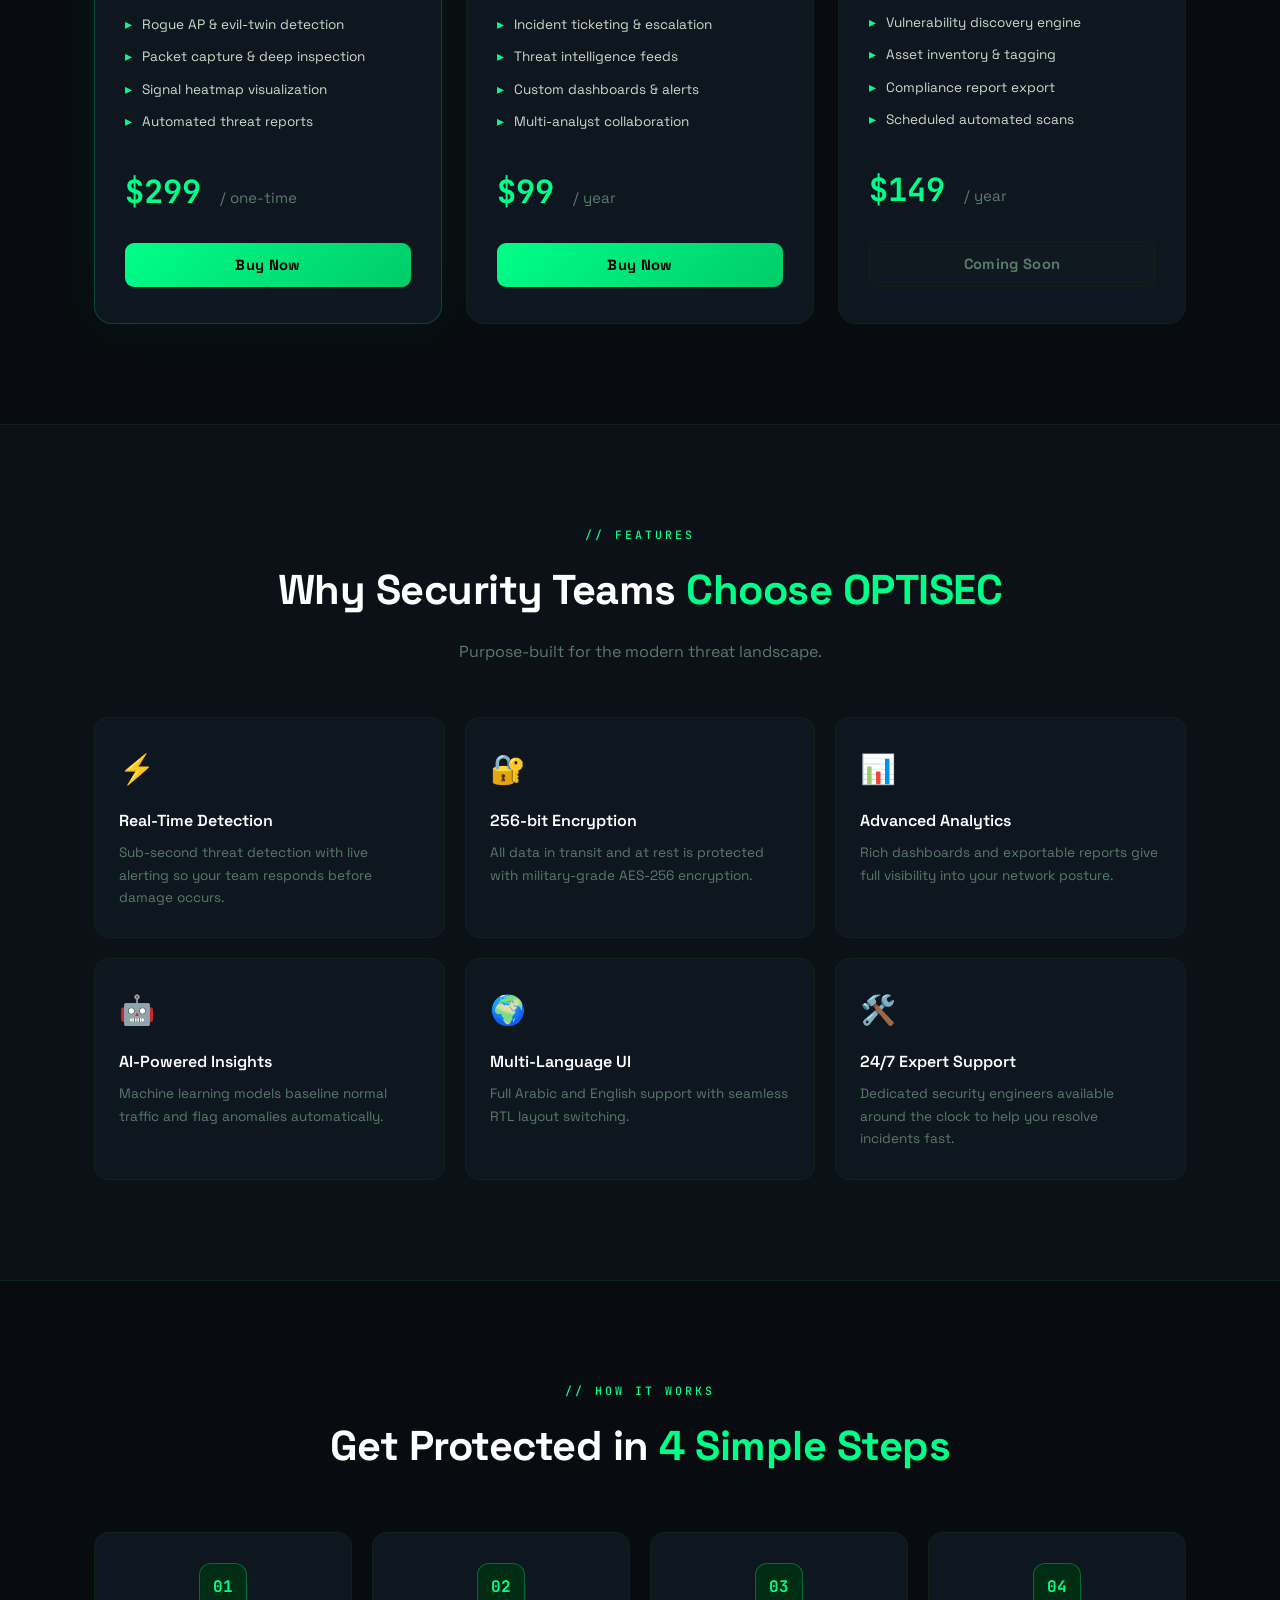
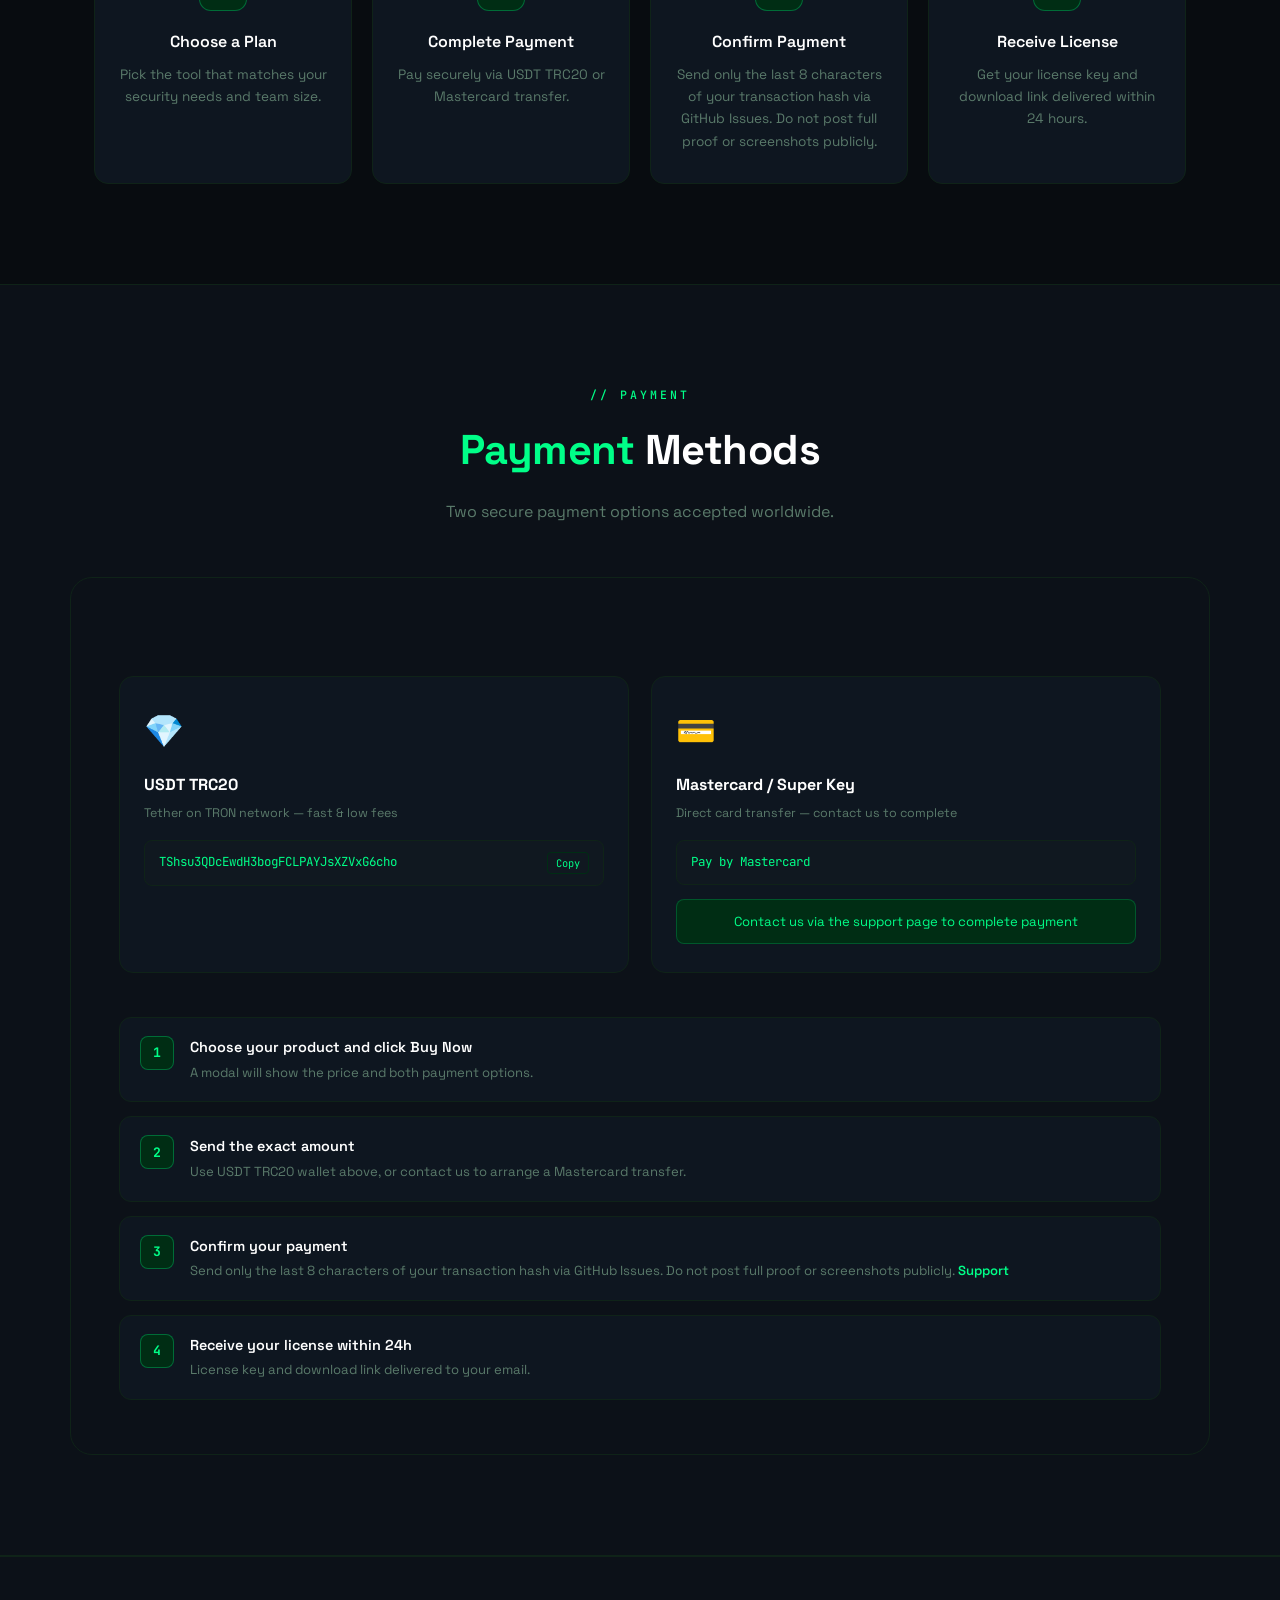
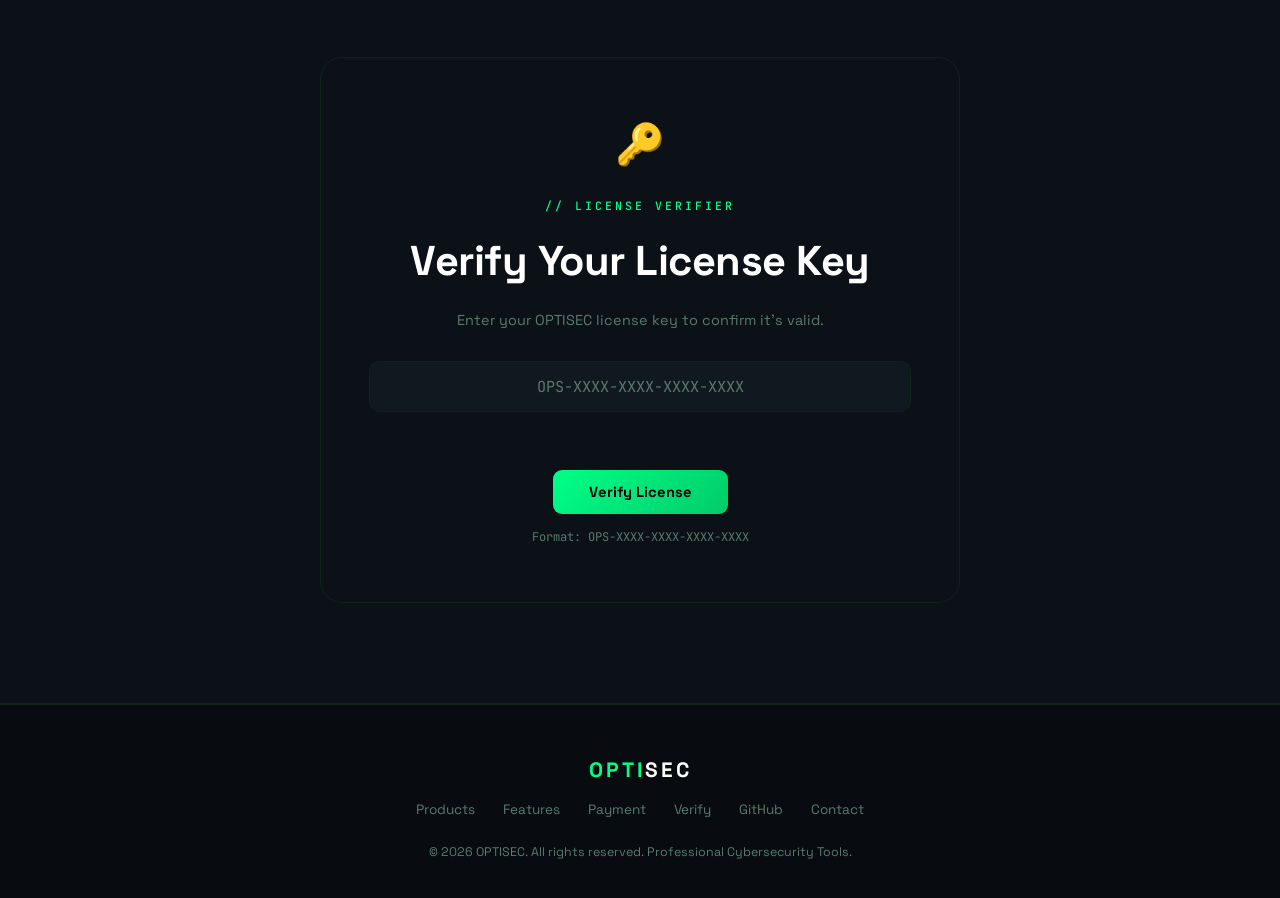
==== commit 783c5e94: "Remove cardholder data and fix payment support wording Co-Authored-By: Claude Opus 5.5 <noreply@anth" ====
--- a/sales/index.html
+++ b/sales/index.html
@@ -496,26 +496,6 @@
       box-shadow: none;
     }
 
-    .btn-card {
-      display: block;
-      width: 100%;
-      margin-top: 10px;
-      padding: 11px;
-      background: transparent;
-      color: var(--text);
-      font-family: inherit;
-      font-weight: 600;
-      font-size: 0.85rem;
-      border: 1px solid var(--border);
-      border-radius: 9px;
-      cursor: pointer;
-      transition: all 0.25s;
-      letter-spacing: 0.3px;
-      text-align: center;
-      text-decoration: none;
-    }
-    .btn-card:hover { border-color: var(--green); color: var(--green); }
-
     /* ══════════════════════════════════════════
        FEATURES
     ══════════════════════════════════════════ */
@@ -727,6 +707,128 @@
     .email-link:hover { text-decoration: underline; }
 
     /* ══════════════════════════════════════════
+       TESTIMONIALS
+    ══════════════════════════════════════════ */
+    .testi-grid {
+      display: grid;
+      grid-template-columns: repeat(auto-fit, minmax(280px, 1fr));
+      gap: 22px;
+    }
+
+    .testi-card {
+      background: var(--card);
+      border: 1px solid var(--border);
+      border-radius: 14px;
+      padding: 28px 24px;
+      position: relative;
+      transition: border-color 0.25s;
+    }
+    .testi-card:hover { border-color: rgba(0,255,136,0.18); }
+
+    .testi-stars {
+      color: var(--green);
+      font-size: 0.85rem;
+      letter-spacing: 2px;
+      margin-bottom: 14px;
+    }
+
+    .testi-text {
+      font-size: 0.9rem;
+      color: var(--text);
+      line-height: 1.7;
+      margin-bottom: 22px;
+      font-style: italic;
+    }
+
+    .testi-author {
+      display: flex;
+      align-items: center;
+      gap: 12px;
+    }
+
+    .testi-avatar {
+      width: 40px; height: 40px;
+      border-radius: 50%;
+      background: var(--green-dark);
+      border: 2px solid rgba(0,255,136,0.25);
+      display: flex; align-items: center; justify-content: center;
+      font-size: 1rem;
+      flex-shrink: 0;
+    }
+
+    .testi-name { font-size: 0.88rem; font-weight: 600; color: var(--white); }
+    .testi-role { font-size: 0.75rem; color: var(--muted); }
+
+    /* ══════════════════════════════════════════
+       LICENSE VERIFIER
+    ══════════════════════════════════════════ */
+    .verifier-box {
+      background: var(--bg2);
+      border: 1px solid var(--border);
+      border-radius: 22px;
+      padding: 54px 48px;
+      max-width: 640px;
+      margin: 0 auto;
+      text-align: center;
+    }
+
+    .verifier-icon { font-size: 2.5rem; margin-bottom: 18px; }
+
+    .verifier-input-wrap {
+      position: relative;
+      margin: 28px 0 16px;
+    }
+
+    .verifier-input {
+      width: 100%;
+      padding: 14px 20px;
+      background: var(--bg3);
+      border: 1px solid var(--border);
+      border-radius: 10px;
+      color: var(--green);
+      font-family: 'JetBrains Mono', monospace;
+      font-size: 0.95rem;
+      letter-spacing: 1px;
+      text-align: center;
+      transition: border-color 0.2s, box-shadow 0.2s;
+      outline: none;
+    }
+    .verifier-input::placeholder { color: var(--muted); letter-spacing: 0; }
+    .verifier-input:focus { border-color: rgba(0,255,136,0.4); box-shadow: 0 0 0 3px rgba(0,255,136,0.08); }
+    .verifier-input.valid   { border-color: var(--green); }
+    .verifier-input.invalid { border-color: var(--red); }
+
+    .verifier-msg {
+      min-height: 22px;
+      font-size: 0.85rem;
+      font-weight: 600;
+      margin-bottom: 20px;
+    }
+    .verifier-msg.ok  { color: var(--green); }
+    .verifier-msg.err { color: var(--red); }
+
+    .btn-verify {
+      padding: 13px 36px;
+      background: linear-gradient(135deg, var(--green), var(--green-dim));
+      color: #000;
+      font-family: inherit;
+      font-weight: 700;
+      font-size: 0.92rem;
+      border: none;
+      border-radius: 9px;
+      cursor: pointer;
+      transition: all 0.25s;
+    }
+    .btn-verify:hover { box-shadow: 0 0 28px rgba(0,255,136,0.35); transform: translateY(-1px); }
+
+    .verifier-hint {
+      margin-top: 14px;
+      font-family: 'JetBrains Mono', monospace;
+      font-size: 0.75rem;
+      color: var(--muted);
+    }
+
+    /* ══════════════════════════════════════════
        FOOTER
     ══════════════════════════════════════════ */
     footer {
@@ -763,10 +865,139 @@
     .footer-copy { font-size: 0.78rem; color: var(--muted); }
 
     /* ══════════════════════════════════════════
+       MODAL
+    ══════════════════════════════════════════ */
+    .modal-overlay {
+      display: none;
+      position: fixed;
+      inset: 0;
+      background: rgba(0,0,0,0.82);
+      z-index: 2000;
+      align-items: center;
+      justify-content: center;
+      padding: 20px;
+    }
+    .modal-overlay.open { display: flex; }
+
+    .modal {
+      background: var(--bg2);
+      border: 1px solid rgba(0,255,136,0.3);
+      border-radius: 18px;
+      padding: 42px 38px;
+      max-width: 500px;
+      width: 100%;
+      position: relative;
+      box-shadow: 0 0 80px rgba(0,255,136,0.1);
+      animation: slideUp 0.28s ease both;
+    }
+
+    @keyframes slideUp {
+      from { opacity: 0; transform: translateY(20px); }
+      to   { opacity: 1; transform: translateY(0); }
+    }
+
+    .modal-close {
+      position: absolute;
+      top: 16px; right: 18px;
+      background: none;
+      border: none;
+      color: var(--muted);
+      font-size: 1.4rem;
+      cursor: pointer;
+      transition: color 0.2s;
+      line-height: 1;
+    }
+    body[dir="rtl"] .modal-close { right: auto; left: 18px; }
+    .modal-close:hover { color: var(--green); }
+
+    .modal-product { font-size: 1.3rem; font-weight: 700; color: var(--white); margin-bottom: 4px; }
+    .modal-price   { font-family: 'JetBrains Mono', monospace; font-size: 2.1rem; font-weight: 700; color: var(--green); margin-bottom: 26px; }
+
+    .modal-tabs {
+      display: flex;
+      gap: 8px;
+      margin-bottom: 22px;
+    }
+
+    .modal-tab {
+      flex: 1;
+      padding: 10px;
+      background: var(--card);
+      border: 1px solid var(--border);
+      border-radius: 8px;
+      color: var(--muted);
+      font-family: inherit;
+      font-size: 0.83rem;
+      font-weight: 600;
+      cursor: pointer;
+      transition: all 0.2s;
+      text-align: center;
+    }
+    .modal-tab.active { background: var(--green-dark); border-color: rgba(0,255,136,0.4); color: var(--green); }
+
+    .modal-pane { display: none; }
+    .modal-pane.active { display: block; }
+
+    .modal-addr {
+      background: var(--bg3);
+      border: 1px solid var(--border);
+      border-radius: 8px;
+      padding: 13px 15px;
+      font-family: 'JetBrains Mono', monospace;
+      font-size: 0.82rem;
+      color: var(--green);
+      word-break: break-all;
+      margin-bottom: 8px;
+    }
+    body[dir="rtl"] .modal-addr { direction: ltr; }
+
+    .modal-holder-line {
+      font-size: 0.78rem;
+      color: var(--muted);
+      margin-bottom: 16px;
+      padding-left: 2px;
+    }
+
+    .modal-note {
+      font-size: 0.82rem;
+      color: var(--muted);
+      line-height: 1.65;
+      margin-bottom: 12px;
+    }
+
+    .modal-email-btn {
+      display: block;
+      width: 100%;
+      margin-top: 10px;
+      padding: 12px;
+      background: linear-gradient(135deg, var(--green), var(--green-dim));
+      color: #000;
+      font-family: inherit;
+      font-weight: 700;
+      font-size: 0.9rem;
+      border: none;
+      border-radius: 8px;
+      cursor: pointer;
+      text-align: center;
+      text-decoration: none;
+      transition: all 0.25s;
+    }
+    .modal-email-btn:hover { box-shadow: 0 0 28px rgba(0,255,136,0.35); transform: translateY(-1px); }
+
+    .modal-footer-note {
+      margin-top: 16px;
+      font-size: 0.75rem;
+      color: var(--muted);
+      text-align: center;
+    }
+
+    /* ══════════════════════════════════════════
        RESPONSIVE
     ══════════════════════════════════════════ */
     @media (max-width: 640px) {
       .payment-wrap { padding: 32px 20px; }
+      .verifier-box { padding: 36px 20px; }
+      .modal { padding: 32px 22px; }
       .stats-bar { gap: 28px; }
     }
   </style>
@@ -780,6 +1011,7 @@
     <a href="#products"   data-en="Products"    data-ar="المنتجات">Products</a>
     <a href="#features"   data-en="Features"    data-ar="المميزات">Features</a>
     <a href="#payment"    data-en="Payment"     data-ar="الدفع">Payment</a>
+    <a href="#verify"     data-en="Verify"      data-ar="التحقق">Verify</a>
   </div>
   <div class="nav-right">
     <button class="btn-lang" id="langBtn" onclick="toggleLang()">العربية</button>
@@ -815,12 +1047,20 @@
 <!-- ══ STATS BAR ══════════════════════════════════════════ -->
 <div class="stats-bar">
   <div class="stat-item">
-    <div class="stat-num">Email</div>
+    <div class="stat-num">500+</div>
+    <div class="stat-label" data-en="ACTIVE CLIENTS" data-ar="عميل نشط">ACTIVE CLIENTS</div>
+  </div>
+  <div class="stat-item">
+    <div class="stat-num">99.9%</div>
+    <div class="stat-label" data-en="UPTIME RATE" data-ar="معدل التشغيل">UPTIME RATE</div>
+  </div>
+  <div class="stat-item">
+    <div class="stat-num">24/7</div>
     <div class="stat-label" data-en="SUPPORT" data-ar="الدعم الفني">SUPPORT</div>
   </div>
   <div class="stat-item">
-    <div class="stat-num">HTTPS</div>
-    <div class="stat-label" data-en="SECURE API" data-ar="API آمن">SECURE API</div>
+    <div class="stat-num">256-bit</div>
+    <div class="stat-label" data-en="ENCRYPTION" data-ar="تشفير">ENCRYPTION</div>
   </div>
 </div>
 
@@ -854,11 +1094,11 @@
         <li data-en="Real-time device discovery" data-ar="اكتشاف الأجهزة في الوقت الحقيقي">Real-time device discovery</li>
         <li data-en="Rogue AP &amp; evil-twin detection" data-ar="كشف نقاط الوصول المزيفة">Rogue AP &amp; evil-twin detection</li>
         <li data-en="Packet capture &amp; deep inspection" data-ar="التقاط الحزم والتفتيش العميق">Packet capture &amp; deep inspection</li>
+        <li data-en="Signal heatmap visualization" data-ar="خرائط حرارية لقوة الإشارة">Signal heatmap visualization</li>
         <li data-en="Automated threat reports" data-ar="تقارير تهديدات تلقائية">Automated threat reports</li>
       </ul>
       <div class="product-price">$299 <span data-en="/ one-time" data-ar="/ دفعة واحدة">/ one-time</span></div>
-      <a class="btn-buy" href="https://nowpayments.io/payment/?iid=5219663854&paymentid=5985024652" target="_blank" rel="noopener" data-en="Buy Now" data-ar="اشتر الآن">Buy Now</a>
-      <a class="btn-card" href="https://github.com/OptisecDev/optisec-wifi-monitor/issues" target="_blank" rel="noopener" data-en="💳 Pay by Mastercard — Support" data-ar="💳 الدفع بالماستركارد — الدعم">💳 Pay by Mastercard — Support</a>
+      <button class="btn-buy" onclick="openModal('wifi')" data-en="Buy Now" data-ar="اشتر الآن">Buy Now</button>
     </div>
 
     <!-- SOC Platform -->
@@ -878,8 +1118,7 @@
         <li data-en="Multi-analyst collaboration" data-ar="تعاون متعدد المحللين">Multi-analyst collaboration</li>
       </ul>
       <div class="product-price">$99 <span data-en="/ year" data-ar="/ سنة">/ year</span></div>
-      <a class="btn-buy" href="https://nowpayments.io/payment/?iid=5517320848&paymentid=4993272952" target="_blank" rel="noopener" data-en="Buy Now" data-ar="اشتر الآن">Buy Now</a>
-      <a class="btn-card" href="https://github.com/OptisecDev/optisec-wifi-monitor/issues" target="_blank" rel="noopener" data-en="💳 Pay by Mastercard — Support" data-ar="💳 الدفع بالماستركارد — الدعم">💳 Pay by Mastercard — Support</a>
+      <button class="btn-buy" onclick="openModal('soc')" data-en="Buy Now" data-ar="اشتر الآن">Buy Now</button>
     </div>
 
     <!-- Net Scanner -->
@@ -933,10 +1172,10 @@
     </div>
     <div class="feature-card reveal reveal-delay-2">
       <div class="feature-icon">🔐</div>
-      <div class="feature-title" data-en="Signed, Machine-Bound Licensing" data-ar="ترخيص موقّع ومرتبط بالجهاز">Signed, Machine-Bound Licensing</div>
-      <p class="feature-desc" data-en="License keys are cryptographically signed and locked to your machine, and all outbound API traffic (AI insights, Telegram alerts) runs over HTTPS."
-         data-ar="مفاتيح الترخيص موقّعة تشفيرياً ومقفلة على جهازك، وكل حركة API الصادرة (رؤى الذكاء الاصطناعي، تنبيهات تيليغرام) تمر عبر HTTPS.">
-        License keys are cryptographically signed and locked to your machine, and all outbound API traffic (AI insights, Telegram alerts) runs over HTTPS.
+      <div class="feature-title" data-en="256-bit Encryption" data-ar="تشفير 256-بت">256-bit Encryption</div>
+      <p class="feature-desc" data-en="All data in transit and at rest is protected with military-grade AES-256 encryption."
+         data-ar="جميع البيانات أثناء النقل وفي حالة السكون محمية بتشفير AES-256 بدرجة عسكرية.">
+        All data in transit and at rest is protected with military-grade AES-256 encryption.
       </p>
     </div>
     <div class="feature-card reveal reveal-delay-3">
@@ -950,9 +1189,9 @@
     <div class="feature-card reveal reveal-delay-4">
       <div class="feature-icon">🤖</div>
       <div class="feature-title" data-en="AI-Powered Insights" data-ar="رؤى مدعومة بالذكاء الاصطناعي">AI-Powered Insights</div>
-      <p class="feature-desc" data-en="LLM-generated risk scoring and plain-language security reports for every device and alert your scan turns up."
-         data-ar="تسجيل مخاطر مولّد بنموذج لغوي وتقارير أمنية بلغة واضحة لكل جهاز وتنبيه يكتشفه الفحص.">
-        LLM-generated risk scoring and plain-language security reports for every device and alert your scan turns up.
+      <p class="feature-desc" data-en="Machine learning models baseline normal traffic and flag anomalies automatically."
+         data-ar="نماذج التعلم الآلي تضع أساساً لحركة المرور الطبيعية وتُعلم عن الشذوذات تلقائياً.">
+        Machine learning models baseline normal traffic and flag anomalies automatically.
       </p>
     </div>
     <div class="feature-card reveal reveal-delay-5">
@@ -965,10 +1204,10 @@
     </div>
     <div class="feature-card reveal reveal-delay-6">
       <div class="feature-icon">🛠️</div>
-      <div class="feature-title" data-en="Direct Developer Support" data-ar="دعم مباشر من المطور">Direct Developer Support</div>
-      <p class="feature-desc" data-en="Email the developer directly for setup help and troubleshooting — no ticket queue, no bots."
-         data-ar="راسل المطور مباشرة عبر البريد الإلكتروني للحصول على مساعدة في الإعداد وحل المشكلات — بلا طابور تذاكر ولا روبوتات.">
-        Email the developer directly for setup help and troubleshooting — no ticket queue, no bots.
+      <div class="feature-title" data-en="24/7 Expert Support" data-ar="دعم خبراء على مدار الساعة">24/7 Expert Support</div>
+      <p class="feature-desc" data-en="Dedicated security engineers available around the clock to help you resolve incidents fast."
+         data-ar="مهندسو أمن متخصصون متاحون على مدار الساعة لمساعدتك في حل الحوادث بسرعة.">
+        Dedicated security engineers available around the clock to help you resolve incidents fast.
       </p>
     </div>
   </div>
@@ -1088,7 +1327,7 @@
             <div class="pay-step-title" data-en="Confirm your payment" data-ar="أكّد الدفع">Confirm your payment</div>
             <div class="pay-step-desc">
               <span data-en="Send only the last 8 characters of your transaction hash via GitHub Issues. Do not post full proof or screenshots publicly. " data-ar="أرسل آخر 8 خانات من هاش المعاملة فقط عبر GitHub Issues. لا تنشر الإثبات الكامل أو لقطات الشاشة في أي مكان عام. ">Send only the last 8 characters of your transaction hash via GitHub Issues. Do not post full proof or screenshots publicly. </span>
-              <a class="email-link" href="https://github.com/OptisecDev/optisec-wifi-monitor/issues" target="_blank" rel="noopener"><span data-en="Support" data-ar="الدعم">Support</span></a>
+              <a class="email-link" href="https://github.com/OptisecDev/optisec-wifi-monitor/issues" target="_blank" rel="noopener" data-en="Support" data-ar="الدعم">Support</a>
             </div>
           </div>
         </div>
@@ -1104,6 +1343,37 @@
   </div>
 </div>
 
+<!-- ══ LICENSE VERIFIER ══════════════════════════════════════════ -->
+<div style="background:var(--bg2); border-top:1px solid var(--border); border-bottom:1px solid var(--border); padding:100px 24px;" id="verify">
+  <div class="verifier-box reveal">
+    <div class="verifier-icon">🔑</div>
+    <div class="section-label mono" style="text-align:center;" data-en="// LICENSE VERIFIER" data-ar="// التحقق من الترخيص">// LICENSE VERIFIER</div>
+    <h2 class="section-title" style="margin-top:10px;" data-en="Verify Your License Key" data-ar="تحقق من مفتاح الترخيص">Verify Your License Key</h2>
+    <p style="font-size:0.9rem; color:var(--muted); margin-top:8px;"
+       data-en="Enter your OPTISEC license key to confirm it's valid."
+       data-ar="أدخل مفتاح ترخيص OPTISEC للتأكد من صحته.">
+      Enter your OPTISEC license key to confirm it's valid.
+    </p>
+
+    <div class="verifier-input-wrap">
+      <input
+        class="verifier-input mono"
+        id="licenseInput"
+        type="text"
+        placeholder="OPS-XXXX-XXXX-XXXX-XXXX"
+        maxlength="24"
+        oninput="onLicenseInput(this)"
+      />
+    </div>
+
+    <div class="verifier-msg" id="licenseMsg"></div>
+
+    <button class="btn-verify" onclick="verifyLicense()" data-en="Verify License" data-ar="تحقق من الترخيص">Verify License</button>
+
+    <p class="verifier-hint" data-en="Format: OPS-XXXX-XXXX-XXXX-XXXX" data-ar="الصيغة: OPS-XXXX-XXXX-XXXX-XXXX">Format: OPS-XXXX-XXXX-XXXX-XXXX</p>
+  </div>
+</div>
+
 <!-- ══ FOOTER ══════════════════════════════════════════ -->
 <footer>
   <div class="footer-logo">OPTI<span>SEC</span></div>
@@ -1111,14 +1381,59 @@
     <a href="#products" data-en="Products"    data-ar="المنتجات">Products</a>
     <a href="#features" data-en="Features"    data-ar="المميزات">Features</a>
     <a href="#payment"  data-en="Payment"     data-ar="الدفع">Payment</a>
+    <a href="#verify"   data-en="Verify"      data-ar="التحقق">Verify</a>
     <a href="https://github.com/ahssanali84syber-boop" target="_blank" rel="noopener">GitHub</a>
-    <a href="https://github.com/OptisecDev/optisec-wifi-monitor/issues" target="_blank" rel="noopener" data-en="Support" data-ar="الدعم">Support</a>
+    <a href="https://github.com/OptisecDev/optisec-wifi-monitor/issues" target="_blank" rel="noopener" data-en="Contact" data-ar="تواصل معنا">Contact</a>
   </div>
   <p class="footer-copy" data-en="© 2026 OPTISEC. All rights reserved. Professional Cybersecurity Tools."
      data-ar="© 2026 أوبتيسيك. جميع الحقوق محفوظة. أدوات الأمن السيبراني الاحترافية.">
     © 2026 OPTISEC. All rights reserved. Professional Cybersecurity Tools.
   </p>
 </footer>
+
+<!-- ══ MODAL ══════════════════════════════════════════ -->
+<div class="modal-overlay" id="modal" onclick="onOverlayClick(event)">
+  <div class="modal">
+    <button class="modal-close" onclick="closeModal()" aria-label="Close">✕</button>
+    <div class="modal-product" id="mProduct">OPTISEC WiFi Monitor</div>
+    <div class="modal-price mono" id="mPrice">$299</div>
+
+    <div class="modal-tabs">
+      <button class="modal-tab active" id="tab-usdt" onclick="switchTab('usdt')" data-en="💎 USDT Crypto" data-ar="💎 USDT كريبتو">💎 USDT Crypto</button>
+      <button class="modal-tab"        id="tab-card" onclick="switchTab('card')" data-en="💳 Card Transfer" data-ar="💳 تحويل بطاقة">💳 Card Transfer</button>
+    </div>
+
+    <!-- USDT pane -->
+    <div class="modal-pane active" id="pane-usdt">
+      <p class="modal-note" data-en="Send exactly the amount above to this USDT TRC20 address:" data-ar="أرسل المبلغ المحدد أعلاه بالضبط إلى عنوان USDT TRC20 هذا:">
+        Send exactly the amount above to this USDT TRC20 address:
+      </p>
+      <div class="modal-addr mono">TShsu3QDcEwdH3bogFCLPAYJsXZVxG6cho</div>
+      <p class="modal-note" style="margin-top:12px;">
+        <span data-en="Send only the last 8 characters of your transaction hash via GitHub Issues. Do not post full proof or screenshots publicly. " data-ar="أرسل آخر 8 خانات من هاش المعاملة فقط عبر GitHub Issues. لا تنشر الإثبات الكامل أو لقطات الشاشة في أي مكان عام. ">Send only the last 8 characters of your transaction hash via GitHub Issues. Do not post full proof or screenshots publicly. </span>
+        <a class="email-link" id="mEmailUsdt" href="#" target="_blank" rel="noopener" data-en="Support" data-ar="الدعم">Support</a>
+      </p>
+      <a class="modal-email-btn" id="mEmailBtnUsdt" href="https://github.com/OptisecDev/optisec-wifi-monitor/issues" target="_blank" rel="noopener" data-en="Open Support Page" data-ar="فتح صفحة الدعم">Open Support Page</a>
+    </div>
+
+    <!-- Card pane -->
+    <div class="modal-pane" id="pane-card">
+      <p class="modal-note" data-en="Pay by Mastercard — contact us via the support page to arrange the transfer." data-ar="الدفع ببطاقة Mastercard — تواصل معنا عبر صفحة الدعم لترتيب التحويل.">
+        Pay by Mastercard — contact us via the support page to arrange the transfer.
+      </p>
+      <p class="modal-note">
+        <span data-en="Send only the last 8 characters of your transaction hash via GitHub Issues. Do not post full proof or screenshots publicly. " data-ar="أرسل آخر 8 خانات من هاش المعاملة فقط عبر GitHub Issues. لا تنشر الإثبات الكامل أو لقطات الشاشة في أي مكان عام. ">Send only the last 8 characters of your transaction hash via GitHub Issues. Do not post full proof or screenshots publicly. </span>
+        <a class="email-link" id="mEmailCard" href="#" target="_blank" rel="noopener" data-en="Support" data-ar="الدعم">Support</a>
+      </p>
+      <a class="modal-email-btn" id="mEmailBtnCard" href="https://github.com/OptisecDev/optisec-wifi-monitor/issues" target="_blank" rel="noopener" data-en="Open Support Page" data-ar="فتح صفحة الدعم">Open Support Page</a>
+    </div>
+
+    <p class="modal-footer-note" data-en="License delivered within 24h."
+       data-ar="يُسلَّم الترخيص خلال 24 ساعة.">
+      License delivered within 24h.
+    </p>
+  </div>
+</div>
 
 <!-- ══ SCRIPTS ══════════════════════════════════════════ -->
 <script>
@@ -1151,6 +1466,89 @@
   });
 }
 
+/* ── Modal ────────────────────────────────────── */
+const PRODUCTS = {
+  wifi: { en: 'OPTISEC WiFi Monitor', ar: 'مراقب WiFi أوبتيسيك', price: '$299' },
+  soc:  { en: 'OPTISEC SOC Platform', ar: 'منصة SOC أوبتيسيك',   price: '$99'  },
+};
+const SUPPORT_URL = 'https://github.com/OptisecDev/optisec-wifi-monitor/issues';
+
+let activeProduct = null;
+
+function openModal(key) {
+  activeProduct = key;
+  const p = PRODUCTS[key];
+  document.getElementById('mProduct').textContent = p[lang];
+  document.getElementById('mPrice').textContent   = p.price;
+  updateEmailLinks();
+  switchTab('usdt');
+  document.getElementById('modal').classList.add('open');
+  document.body.style.overflow = 'hidden';
+}
+
+function updateEmailLinks() {
+  if (!activeProduct) return;
+  const p = PRODUCTS[activeProduct];
+  const name  = p[lang];
+  const price = p.price;
+  const href  = SUPPORT_URL;
+  document.getElementById('mEmailUsdt').href    = href;
+  document.getElementById('mEmailBtnUsdt').href = href;
+  document.getElementById('mEmailCard').href    = href;
+  document.getElementById('mEmailBtnCard').href = href;
+}
+
+function switchTab(tab) {
+  ['usdt','card'].forEach(t => {
+    document.getElementById('tab-' + t).classList.toggle('active', t === tab);
+    document.getElementById('pane-' + t).classList.toggle('active', t === tab);
+  });
+}
+
+function closeModal() {
+  document.getElementById('modal').classList.remove('open');
+  document.body.style.overflow = '';
+}
+
+function onOverlayClick(e) {
+  if (e.target === document.getElementById('modal')) closeModal();
+}
+
+/* ── License verifier ─────────────────────────── */
+const LICENSE_RE = /^OPS-[A-Z0-9]{4}-[A-Z0-9]{4}-[A-Z0-9]{4}-[A-Z0-9]{4}$/;
+
+function onLicenseInput(input) {
+  input.value = input.value.toUpperCase();
+  input.classList.remove('valid', 'invalid');
+  document.getElementById('licenseMsg').textContent = '';
+  document.getElementById('licenseMsg').className   = 'verifier-msg';
+}
+
+function verifyLicense() {
+  const input = document.getElementById('licenseInput');
+  const msg   = document.getElementById('licenseMsg');
+  const key   = input.value.trim();
+
+  if (LICENSE_RE.test(key)) {
+    input.classList.add('valid');
+    msg.className   = 'verifier-msg ok';
+    msg.textContent = lang === 'ar'
+      ? '✓ مفتاح ترخيص صحيح'
+      : '✓ Valid license key format';
+  } else {
+    input.classList.add('invalid');
+    msg.className   = 'verifier-msg err';
+    msg.textContent = lang === 'ar'
+      ? '✗ صيغة غير صحيحة — يجب أن تكون: OPS-XXXX-XXXX-XXXX-XXXX'
+      : '✗ Invalid format — expected: OPS-XXXX-XXXX-XXXX-XXXX';
+  }
+}
+
+/* allow Enter key */
+document.getElementById('licenseInput').addEventListener('keydown', e => {
+  if (e.key === 'Enter') verifyLicense();
+});
+
 /* ── Scroll reveal ────────────────────────────── */
 const observer = new IntersectionObserver(entries => {
   entries.forEach(entry => {
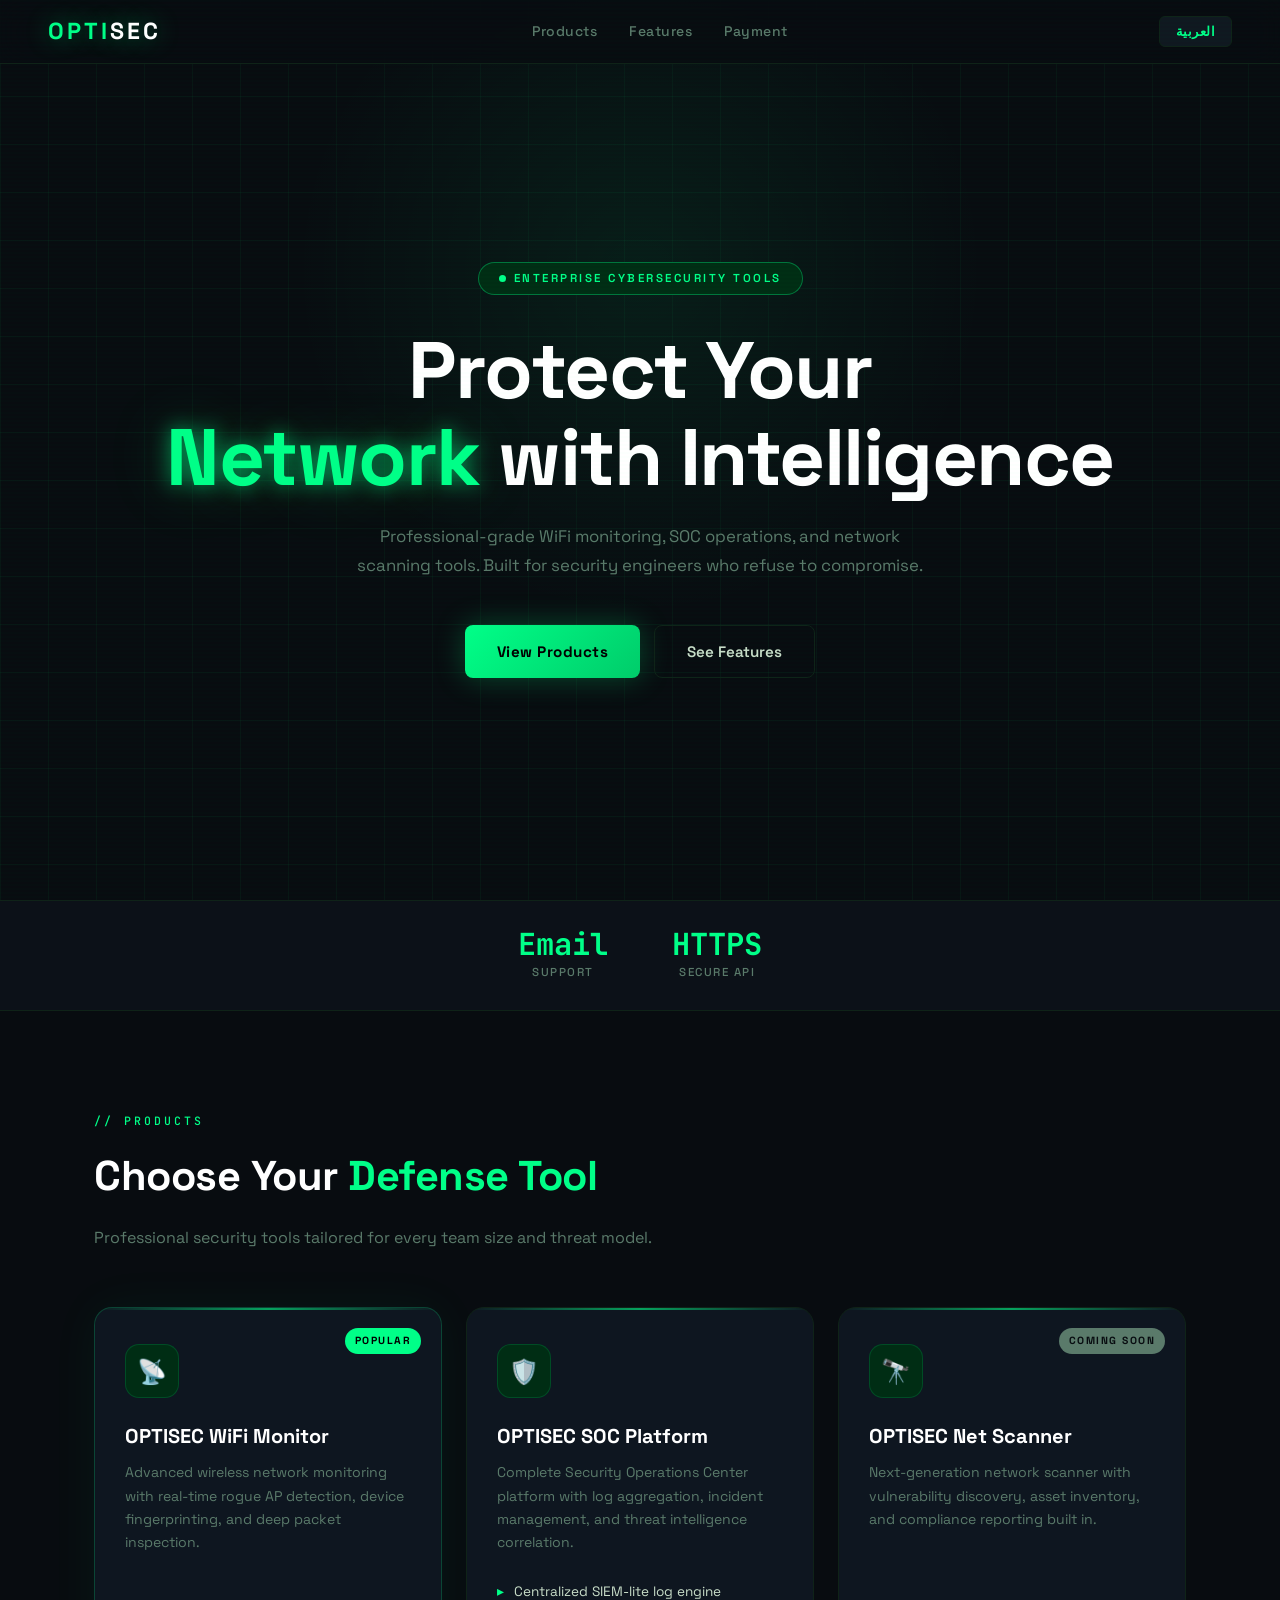
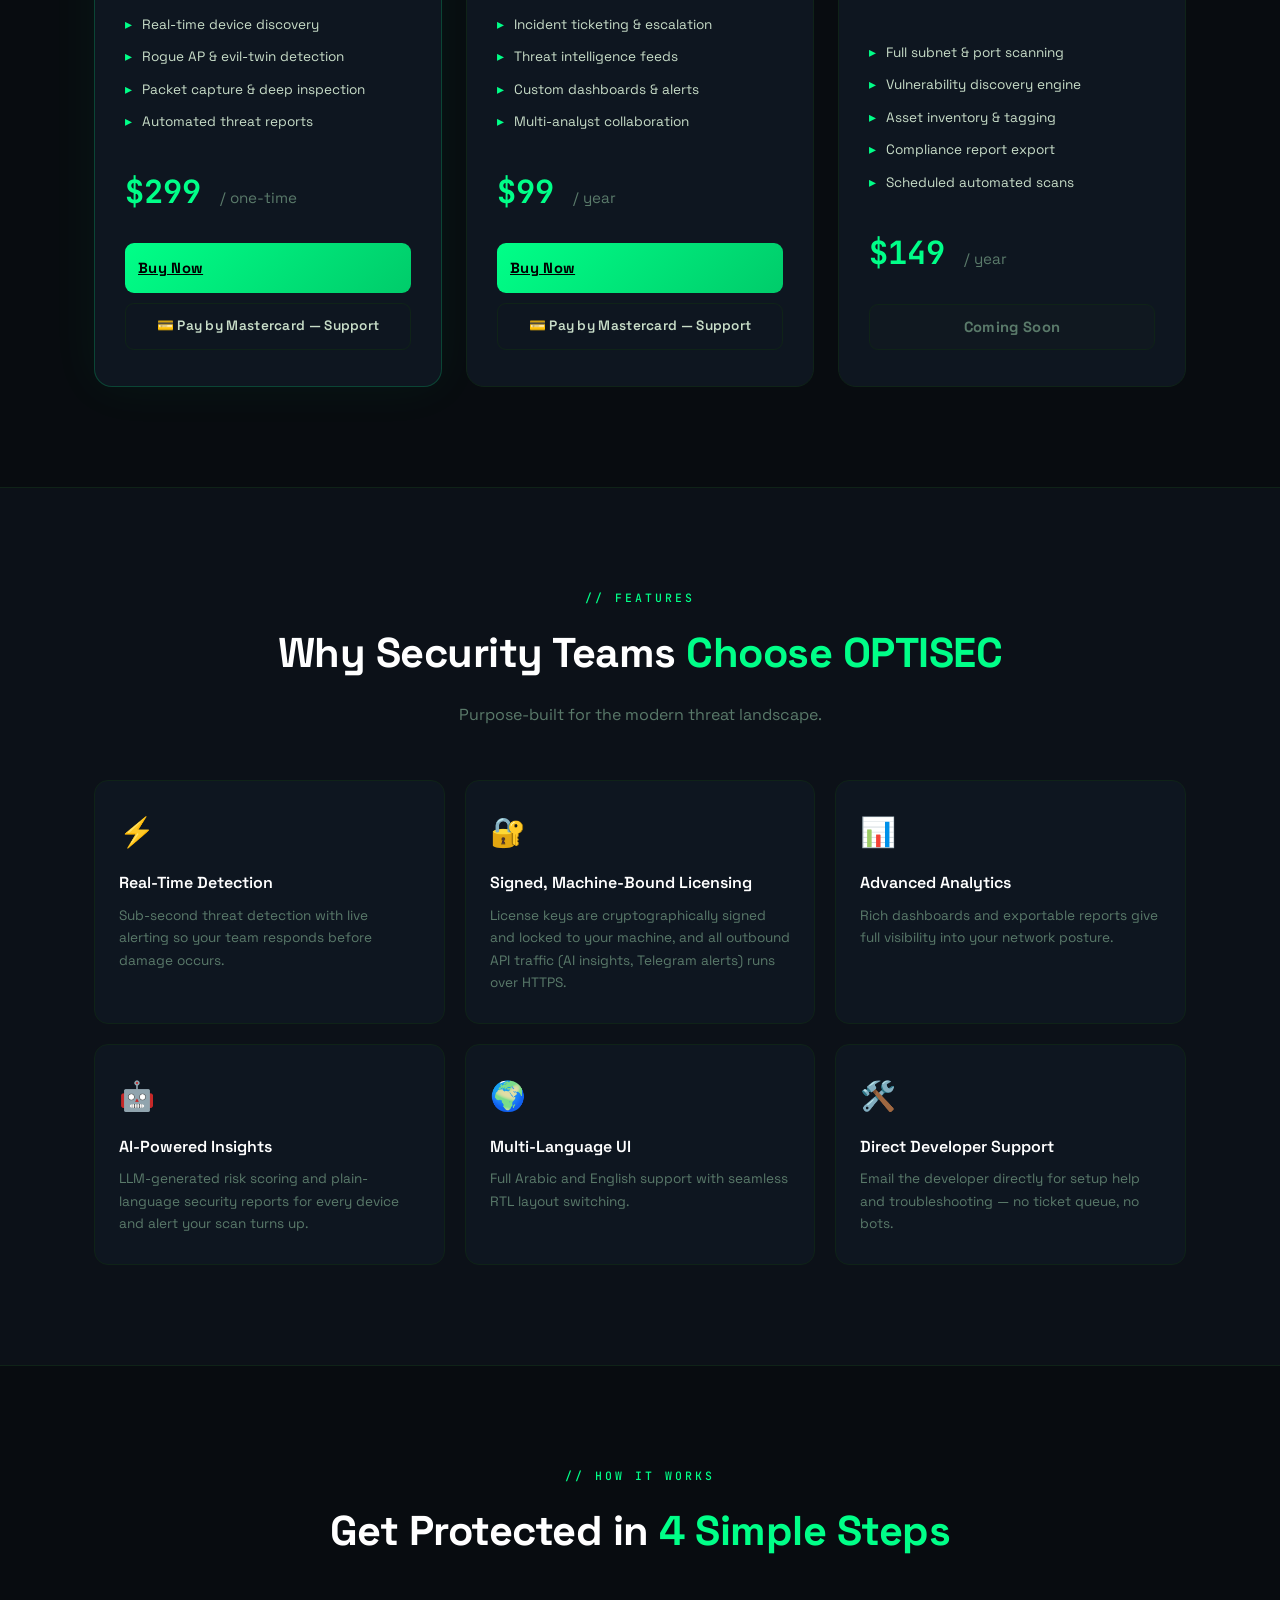
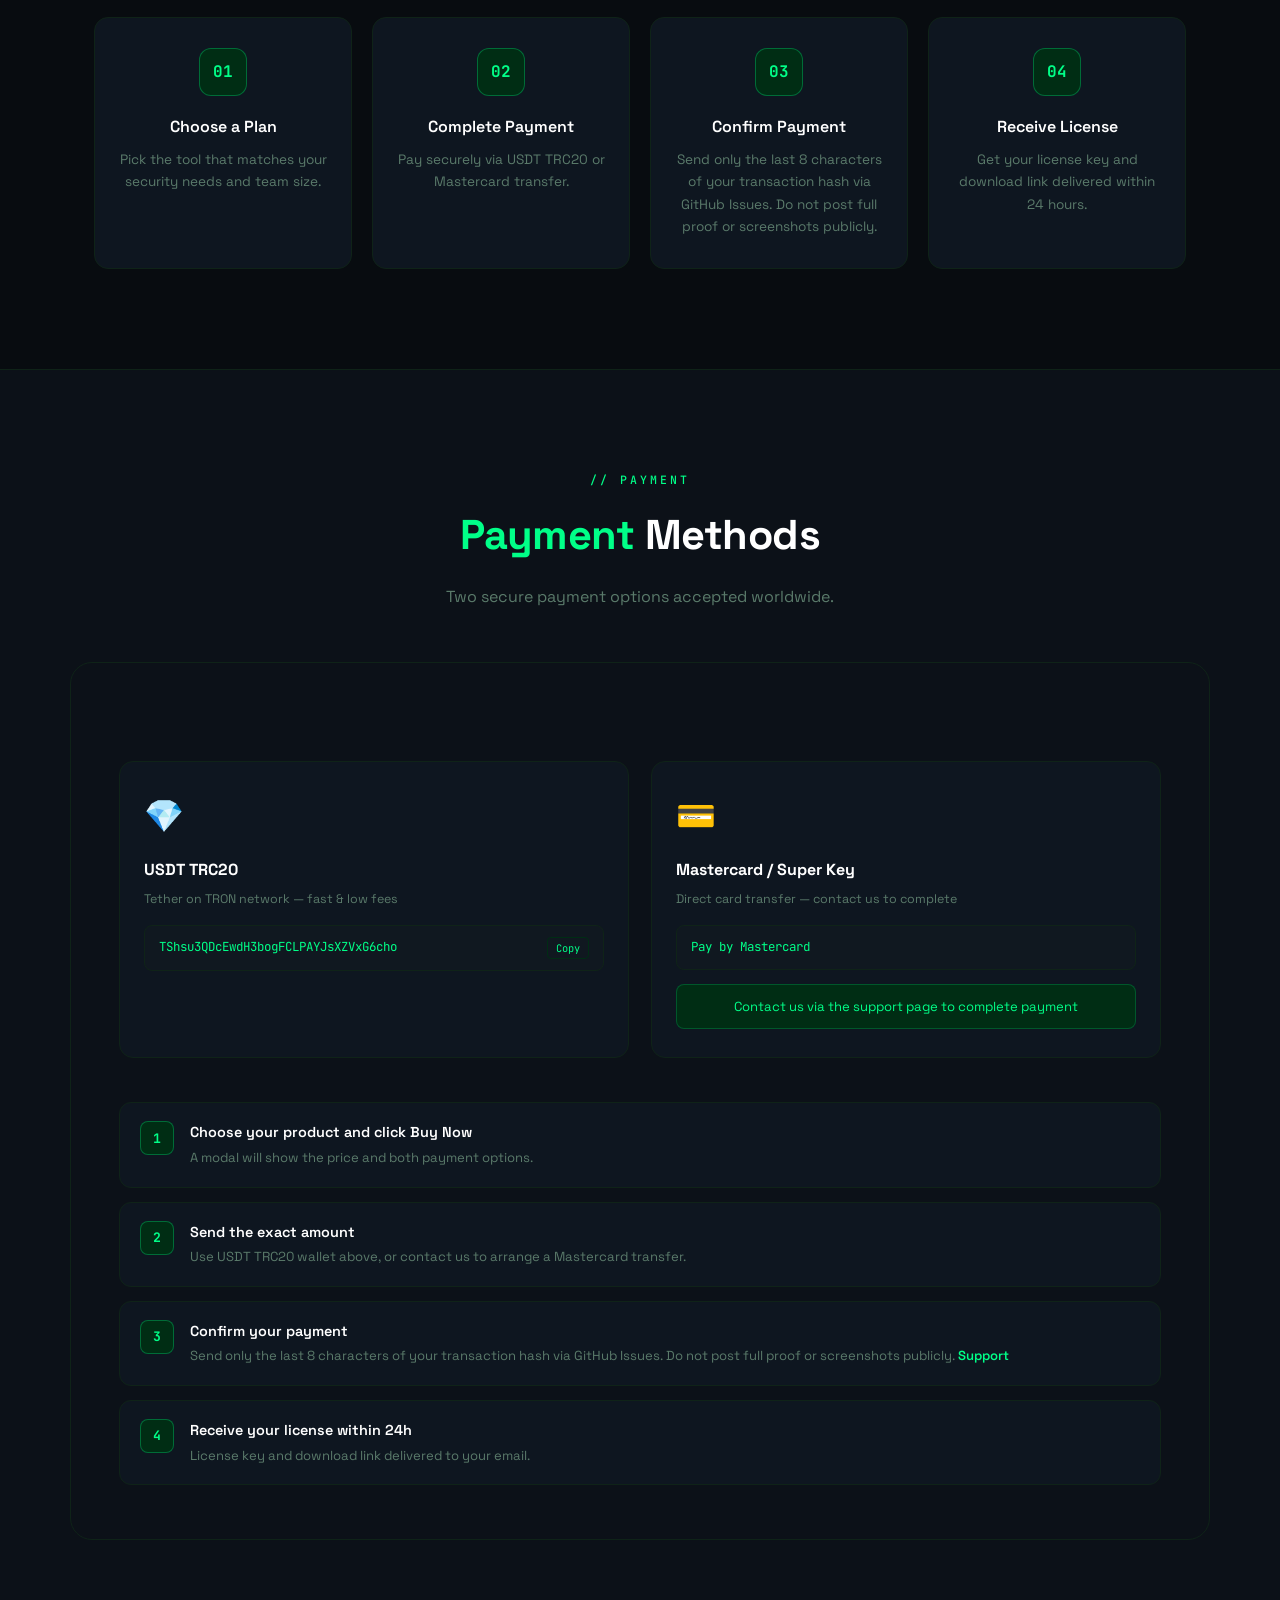
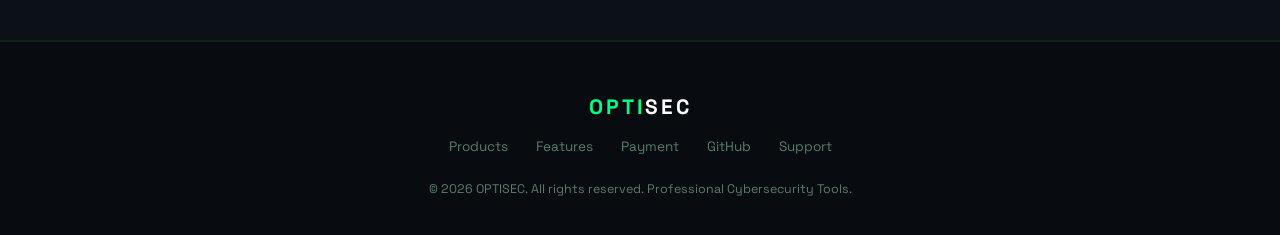
==== commit babd6988: "chore: replace old GitHub handle link on sales page (master) Point the sales page footer GitHub link" ====
--- a/sales/index.html
+++ b/sales/index.html
@@ -496,6 +496,26 @@
       box-shadow: none;
     }
 
+    .btn-card {
+      display: block;
+      width: 100%;
+      margin-top: 10px;
+      padding: 11px;
+      background: transparent;
+      color: var(--text);
+      font-family: inherit;
+      font-weight: 600;
+      font-size: 0.85rem;
+      border: 1px solid var(--border);
+      border-radius: 9px;
+      cursor: pointer;
+      transition: all 0.25s;
+      letter-spacing: 0.3px;
+      text-align: center;
+      text-decoration: none;
+    }
+    .btn-card:hover { border-color: var(--green); color: var(--green); }
+
     /* ══════════════════════════════════════════
        FEATURES
     ══════════════════════════════════════════ */
@@ -707,128 +727,6 @@
     .email-link:hover { text-decoration: underline; }
 
     /* ══════════════════════════════════════════
-       TESTIMONIALS
-    ══════════════════════════════════════════ */
-    .testi-grid {
-      display: grid;
-      grid-template-columns: repeat(auto-fit, minmax(280px, 1fr));
-      gap: 22px;
-    }
-
-    .testi-card {
-      background: var(--card);
-      border: 1px solid var(--border);
-      border-radius: 14px;
-      padding: 28px 24px;
-      position: relative;
-      transition: border-color 0.25s;
-    }
-    .testi-card:hover { border-color: rgba(0,255,136,0.18); }
-
-    .testi-stars {
-      color: var(--green);
-      font-size: 0.85rem;
-      letter-spacing: 2px;
-      margin-bottom: 14px;
-    }
-
-    .testi-text {
-      font-size: 0.9rem;
-      color: var(--text);
-      line-height: 1.7;
-      margin-bottom: 22px;
-      font-style: italic;
-    }
-
-    .testi-author {
-      display: flex;
-      align-items: center;
-      gap: 12px;
-    }
-
-    .testi-avatar {
-      width: 40px; height: 40px;
-      border-radius: 50%;
-      background: var(--green-dark);
-      border: 2px solid rgba(0,255,136,0.25);
-      display: flex; align-items: center; justify-content: center;
-      font-size: 1rem;
-      flex-shrink: 0;
-    }
-
-    .testi-name { font-size: 0.88rem; font-weight: 600; color: var(--white); }
-    .testi-role { font-size: 0.75rem; color: var(--muted); }
-
-    /* ══════════════════════════════════════════
-       LICENSE VERIFIER
-    ══════════════════════════════════════════ */
-    .verifier-box {
-      background: var(--bg2);
-      border: 1px solid var(--border);
-      border-radius: 22px;
-      padding: 54px 48px;
-      max-width: 640px;
-      margin: 0 auto;
-      text-align: center;
-    }
-
-    .verifier-icon { font-size: 2.5rem; margin-bottom: 18px; }
-
-    .verifier-input-wrap {
-      position: relative;
-      margin: 28px 0 16px;
-    }
-
-    .verifier-input {
-      width: 100%;
-      padding: 14px 20px;
-      background: var(--bg3);
-      border: 1px solid var(--border);
-      border-radius: 10px;
-      color: var(--green);
-      font-family: 'JetBrains Mono', monospace;
-      font-size: 0.95rem;
-      letter-spacing: 1px;
-      text-align: center;
-      transition: border-color 0.2s, box-shadow 0.2s;
-      outline: none;
-    }
-    .verifier-input::placeholder { color: var(--muted); letter-spacing: 0; }
-    .verifier-input:focus { border-color: rgba(0,255,136,0.4); box-shadow: 0 0 0 3px rgba(0,255,136,0.08); }
-    .verifier-input.valid   { border-color: var(--green); }
-    .verifier-input.invalid { border-color: var(--red); }
-
-    .verifier-msg {
-      min-height: 22px;
-      font-size: 0.85rem;
-      font-weight: 600;
-      margin-bottom: 20px;
-    }
-    .verifier-msg.ok  { color: var(--green); }
-    .verifier-msg.err { color: var(--red); }
-
-    .btn-verify {
-      padding: 13px 36px;
-      background: linear-gradient(135deg, var(--green), var(--green-dim));
-      color: #000;
-      font-family: inherit;
-      font-weight: 700;
-      font-size: 0.92rem;
-      border: none;
-      border-radius: 9px;
-      cursor: pointer;
-      transition: all 0.25s;
-    }
-    .btn-verify:hover { box-shadow: 0 0 28px rgba(0,255,136,0.35); transform: translateY(-1px); }
-
-    .verifier-hint {
-      margin-top: 14px;
-      font-family: 'JetBrains Mono', monospace;
-      font-size: 0.75rem;
-      color: var(--muted);
-    }
-
-    /* ══════════════════════════════════════════
        FOOTER
     ══════════════════════════════════════════ */
     footer {
@@ -865,139 +763,10 @@
     .footer-copy { font-size: 0.78rem; color: var(--muted); }
 
     /* ══════════════════════════════════════════
-       MODAL
-    ══════════════════════════════════════════ */
-    .modal-overlay {
-      display: none;
-      position: fixed;
-      inset: 0;
-      background: rgba(0,0,0,0.82);
-      z-index: 2000;
-      align-items: center;
-      justify-content: center;
-      padding: 20px;
-    }
-    .modal-overlay.open { display: flex; }
-
-    .modal {
-      background: var(--bg2);
-      border: 1px solid rgba(0,255,136,0.3);
-      border-radius: 18px;
-      padding: 42px 38px;
-      max-width: 500px;
-      width: 100%;
-      position: relative;
-      box-shadow: 0 0 80px rgba(0,255,136,0.1);
-      animation: slideUp 0.28s ease both;
-    }
-
-    @keyframes slideUp {
-      from { opacity: 0; transform: translateY(20px); }
-      to   { opacity: 1; transform: translateY(0); }
-    }
-
-    .modal-close {
-      position: absolute;
-      top: 16px; right: 18px;
-      background: none;
-      border: none;
-      color: var(--muted);
-      font-size: 1.4rem;
-      cursor: pointer;
-      transition: color 0.2s;
-      line-height: 1;
-    }
-    body[dir="rtl"] .modal-close { right: auto; left: 18px; }
-    .modal-close:hover { color: var(--green); }
-
-    .modal-product { font-size: 1.3rem; font-weight: 700; color: var(--white); margin-bottom: 4px; }
-    .modal-price   { font-family: 'JetBrains Mono', monospace; font-size: 2.1rem; font-weight: 700; color: var(--green); margin-bottom: 26px; }
-
-    .modal-tabs {
-      display: flex;
-      gap: 8px;
-      margin-bottom: 22px;
-    }
-
-    .modal-tab {
-      flex: 1;
-      padding: 10px;
-      background: var(--card);
-      border: 1px solid var(--border);
-      border-radius: 8px;
-      color: var(--muted);
-      font-family: inherit;
-      font-size: 0.83rem;
-      font-weight: 600;
-      cursor: pointer;
-      transition: all 0.2s;
-      text-align: center;
-    }
-    .modal-tab.active { background: var(--green-dark); border-color: rgba(0,255,136,0.4); color: var(--green); }
-
-    .modal-pane { display: none; }
-    .modal-pane.active { display: block; }
-
-    .modal-addr {
-      background: var(--bg3);
-      border: 1px solid var(--border);
-      border-radius: 8px;
-      padding: 13px 15px;
-      font-family: 'JetBrains Mono', monospace;
-      font-size: 0.82rem;
-      color: var(--green);
-      word-break: break-all;
-      margin-bottom: 8px;
-    }
-    body[dir="rtl"] .modal-addr { direction: ltr; }
-
-    .modal-holder-line {
-      font-size: 0.78rem;
-      color: var(--muted);
-      margin-bottom: 16px;
-      padding-left: 2px;
-    }
-
-    .modal-note {
-      font-size: 0.82rem;
-      color: var(--muted);
-      line-height: 1.65;
-      margin-bottom: 12px;
-    }
-
-    .modal-email-btn {
-      display: block;
-      width: 100%;
-      margin-top: 10px;
-      padding: 12px;
-      background: linear-gradient(135deg, var(--green), var(--green-dim));
-      color: #000;
-      font-family: inherit;
-      font-weight: 700;
-      font-size: 0.9rem;
-      border: none;
-      border-radius: 8px;
-      cursor: pointer;
-      text-align: center;
-      text-decoration: none;
-      transition: all 0.25s;
-    }
-    .modal-email-btn:hover { box-shadow: 0 0 28px rgba(0,255,136,0.35); transform: translateY(-1px); }
-
-    .modal-footer-note {
-      margin-top: 16px;
-      font-size: 0.75rem;
-      color: var(--muted);
-      text-align: center;
-    }
-
-    /* ══════════════════════════════════════════
        RESPONSIVE
     ══════════════════════════════════════════ */
     @media (max-width: 640px) {
       .payment-wrap { padding: 32px 20px; }
-      .verifier-box { padding: 36px 20px; }
-      .modal { padding: 32px 22px; }
       .stats-bar { gap: 28px; }
     }
   </style>
@@ -1011,7 +780,6 @@
     <a href="#products"   data-en="Products"    data-ar="المنتجات">Products</a>
     <a href="#features"   data-en="Features"    data-ar="المميزات">Features</a>
     <a href="#payment"    data-en="Payment"     data-ar="الدفع">Payment</a>
-    <a href="#verify"     data-en="Verify"      data-ar="التحقق">Verify</a>
   </div>
   <div class="nav-right">
     <button class="btn-lang" id="langBtn" onclick="toggleLang()">العربية</button>
@@ -1047,20 +815,12 @@
 <!-- ══ STATS BAR ══════════════════════════════════════════ -->
 <div class="stats-bar">
   <div class="stat-item">
-    <div class="stat-num">500+</div>
-    <div class="stat-label" data-en="ACTIVE CLIENTS" data-ar="عميل نشط">ACTIVE CLIENTS</div>
+    <div class="stat-num">Email</div>
+    <div class="stat-label" data-en="SUPPORT" data-ar="الدعم الفني">SUPPORT</div>
   </div>
   <div class="stat-item">
-    <div class="stat-num">99.9%</div>
-    <div class="stat-label" data-en="UPTIME RATE" data-ar="معدل التشغيل">UPTIME RATE</div>
-  </div>
-  <div class="stat-item">
-    <div class="stat-num">24/7</div>
-    <div class="stat-label" data-en="SUPPORT" data-ar="الدعم الفني">SUPPORT</div>
-  </div>
-  <div class="stat-item">
-    <div class="stat-num">256-bit</div>
-    <div class="stat-label" data-en="ENCRYPTION" data-ar="تشفير">ENCRYPTION</div>
+    <div class="stat-num">HTTPS</div>
+    <div class="stat-label" data-en="SECURE API" data-ar="API آمن">SECURE API</div>
   </div>
 </div>
 
@@ -1094,11 +854,11 @@
         <li data-en="Real-time device discovery" data-ar="اكتشاف الأجهزة في الوقت الحقيقي">Real-time device discovery</li>
         <li data-en="Rogue AP &amp; evil-twin detection" data-ar="كشف نقاط الوصول المزيفة">Rogue AP &amp; evil-twin detection</li>
         <li data-en="Packet capture &amp; deep inspection" data-ar="التقاط الحزم والتفتيش العميق">Packet capture &amp; deep inspection</li>
-        <li data-en="Signal heatmap visualization" data-ar="خرائط حرارية لقوة الإشارة">Signal heatmap visualization</li>
         <li data-en="Automated threat reports" data-ar="تقارير تهديدات تلقائية">Automated threat reports</li>
       </ul>
       <div class="product-price">$299 <span data-en="/ one-time" data-ar="/ دفعة واحدة">/ one-time</span></div>
-      <button class="btn-buy" onclick="openModal('wifi')" data-en="Buy Now" data-ar="اشتر الآن">Buy Now</button>
+      <a class="btn-buy" href="https://nowpayments.io/payment/?iid=5219663854&paymentid=5985024652" target="_blank" rel="noopener" data-en="Buy Now" data-ar="اشتر الآن">Buy Now</a>
+      <a class="btn-card" href="https://github.com/OptisecDev/optisec-wifi-monitor/issues" target="_blank" rel="noopener" data-en="💳 Pay by Mastercard — Support" data-ar="💳 الدفع بالماستركارد — الدعم">💳 Pay by Mastercard — Support</a>
     </div>
 
     <!-- SOC Platform -->
@@ -1118,7 +878,8 @@
         <li data-en="Multi-analyst collaboration" data-ar="تعاون متعدد المحللين">Multi-analyst collaboration</li>
       </ul>
       <div class="product-price">$99 <span data-en="/ year" data-ar="/ سنة">/ year</span></div>
-      <button class="btn-buy" onclick="openModal('soc')" data-en="Buy Now" data-ar="اشتر الآن">Buy Now</button>
+      <a class="btn-buy" href="https://nowpayments.io/payment/?iid=5517320848&paymentid=4993272952" target="_blank" rel="noopener" data-en="Buy Now" data-ar="اشتر الآن">Buy Now</a>
+      <a class="btn-card" href="https://github.com/OptisecDev/optisec-wifi-monitor/issues" target="_blank" rel="noopener" data-en="💳 Pay by Mastercard — Support" data-ar="💳 الدفع بالماستركارد — الدعم">💳 Pay by Mastercard — Support</a>
     </div>
 
     <!-- Net Scanner -->
@@ -1172,10 +933,10 @@
     </div>
     <div class="feature-card reveal reveal-delay-2">
       <div class="feature-icon">🔐</div>
-      <div class="feature-title" data-en="256-bit Encryption" data-ar="تشفير 256-بت">256-bit Encryption</div>
-      <p class="feature-desc" data-en="All data in transit and at rest is protected with military-grade AES-256 encryption."
-         data-ar="جميع البيانات أثناء النقل وفي حالة السكون محمية بتشفير AES-256 بدرجة عسكرية.">
-        All data in transit and at rest is protected with military-grade AES-256 encryption.
+      <div class="feature-title" data-en="Signed, Machine-Bound Licensing" data-ar="ترخيص موقّع ومرتبط بالجهاز">Signed, Machine-Bound Licensing</div>
+      <p class="feature-desc" data-en="License keys are cryptographically signed and locked to your machine, and all outbound API traffic (AI insights, Telegram alerts) runs over HTTPS."
+         data-ar="مفاتيح الترخيص موقّعة تشفيرياً ومقفلة على جهازك، وكل حركة API الصادرة (رؤى الذكاء الاصطناعي، تنبيهات تيليغرام) تمر عبر HTTPS.">
+        License keys are cryptographically signed and locked to your machine, and all outbound API traffic (AI insights, Telegram alerts) runs over HTTPS.
       </p>
     </div>
     <div class="feature-card reveal reveal-delay-3">
@@ -1189,9 +950,9 @@
     <div class="feature-card reveal reveal-delay-4">
       <div class="feature-icon">🤖</div>
       <div class="feature-title" data-en="AI-Powered Insights" data-ar="رؤى مدعومة بالذكاء الاصطناعي">AI-Powered Insights</div>
-      <p class="feature-desc" data-en="Machine learning models baseline normal traffic and flag anomalies automatically."
-         data-ar="نماذج التعلم الآلي تضع أساساً لحركة المرور الطبيعية وتُعلم عن الشذوذات تلقائياً.">
-        Machine learning models baseline normal traffic and flag anomalies automatically.
+      <p class="feature-desc" data-en="LLM-generated risk scoring and plain-language security reports for every device and alert your scan turns up."
+         data-ar="تسجيل مخاطر مولّد بنموذج لغوي وتقارير أمنية بلغة واضحة لكل جهاز وتنبيه يكتشفه الفحص.">
+        LLM-generated risk scoring and plain-language security reports for every device and alert your scan turns up.
       </p>
     </div>
     <div class="feature-card reveal reveal-delay-5">
@@ -1204,10 +965,10 @@
     </div>
     <div class="feature-card reveal reveal-delay-6">
       <div class="feature-icon">🛠️</div>
-      <div class="feature-title" data-en="24/7 Expert Support" data-ar="دعم خبراء على مدار الساعة">24/7 Expert Support</div>
-      <p class="feature-desc" data-en="Dedicated security engineers available around the clock to help you resolve incidents fast."
-         data-ar="مهندسو أمن متخصصون متاحون على مدار الساعة لمساعدتك في حل الحوادث بسرعة.">
-        Dedicated security engineers available around the clock to help you resolve incidents fast.
+      <div class="feature-title" data-en="Direct Developer Support" data-ar="دعم مباشر من المطور">Direct Developer Support</div>
+      <p class="feature-desc" data-en="Email the developer directly for setup help and troubleshooting — no ticket queue, no bots."
+         data-ar="راسل المطور مباشرة عبر البريد الإلكتروني للحصول على مساعدة في الإعداد وحل المشكلات — بلا طابور تذاكر ولا روبوتات.">
+        Email the developer directly for setup help and troubleshooting — no ticket queue, no bots.
       </p>
     </div>
   </div>
@@ -1327,7 +1088,7 @@
             <div class="pay-step-title" data-en="Confirm your payment" data-ar="أكّد الدفع">Confirm your payment</div>
             <div class="pay-step-desc">
               <span data-en="Send only the last 8 characters of your transaction hash via GitHub Issues. Do not post full proof or screenshots publicly. " data-ar="أرسل آخر 8 خانات من هاش المعاملة فقط عبر GitHub Issues. لا تنشر الإثبات الكامل أو لقطات الشاشة في أي مكان عام. ">Send only the last 8 characters of your transaction hash via GitHub Issues. Do not post full proof or screenshots publicly. </span>
-              <a class="email-link" href="https://github.com/OptisecDev/optisec-wifi-monitor/issues" target="_blank" rel="noopener" data-en="Support" data-ar="الدعم">Support</a>
+              <a class="email-link" href="https://github.com/OptisecDev/optisec-wifi-monitor/issues" target="_blank" rel="noopener"><span data-en="Support" data-ar="الدعم">Support</span></a>
             </div>
           </div>
         </div>
@@ -1343,37 +1104,6 @@
   </div>
 </div>
 
-<!-- ══ LICENSE VERIFIER ══════════════════════════════════════════ -->
-<div style="background:var(--bg2); border-top:1px solid var(--border); border-bottom:1px solid var(--border); padding:100px 24px;" id="verify">
-  <div class="verifier-box reveal">
-    <div class="verifier-icon">🔑</div>
-    <div class="section-label mono" style="text-align:center;" data-en="// LICENSE VERIFIER" data-ar="// التحقق من الترخيص">// LICENSE VERIFIER</div>
-    <h2 class="section-title" style="margin-top:10px;" data-en="Verify Your License Key" data-ar="تحقق من مفتاح الترخيص">Verify Your License Key</h2>
-    <p style="font-size:0.9rem; color:var(--muted); margin-top:8px;"
-       data-en="Enter your OPTISEC license key to confirm it's valid."
-       data-ar="أدخل مفتاح ترخيص OPTISEC للتأكد من صحته.">
-      Enter your OPTISEC license key to confirm it's valid.
-    </p>
-
-    <div class="verifier-input-wrap">
-      <input
-        class="verifier-input mono"
-        id="licenseInput"
-        type="text"
-        placeholder="OPS-XXXX-XXXX-XXXX-XXXX"
-        maxlength="24"
-        oninput="onLicenseInput(this)"
-      />
-    </div>
-
-    <div class="verifier-msg" id="licenseMsg"></div>
-
-    <button class="btn-verify" onclick="verifyLicense()" data-en="Verify License" data-ar="تحقق من الترخيص">Verify License</button>
-
-    <p class="verifier-hint" data-en="Format: OPS-XXXX-XXXX-XXXX-XXXX" data-ar="الصيغة: OPS-XXXX-XXXX-XXXX-XXXX">Format: OPS-XXXX-XXXX-XXXX-XXXX</p>
-  </div>
-</div>
-
 <!-- ══ FOOTER ══════════════════════════════════════════ -->
 <footer>
   <div class="footer-logo">OPTI<span>SEC</span></div>
@@ -1381,59 +1111,14 @@
     <a href="#products" data-en="Products"    data-ar="المنتجات">Products</a>
     <a href="#features" data-en="Features"    data-ar="المميزات">Features</a>
     <a href="#payment"  data-en="Payment"     data-ar="الدفع">Payment</a>
-    <a href="#verify"   data-en="Verify"      data-ar="التحقق">Verify</a>
-    <a href="https://github.com/ahssanali84syber-boop" target="_blank" rel="noopener">GitHub</a>
-    <a href="https://github.com/OptisecDev/optisec-wifi-monitor/issues" target="_blank" rel="noopener" data-en="Contact" data-ar="تواصل معنا">Contact</a>
+    <a href="https://github.com/OptisecDev" target="_blank" rel="noopener">GitHub</a>
+    <a href="https://github.com/OptisecDev/optisec-wifi-monitor/issues" target="_blank" rel="noopener" data-en="Support" data-ar="الدعم">Support</a>
   </div>
   <p class="footer-copy" data-en="© 2026 OPTISEC. All rights reserved. Professional Cybersecurity Tools."
      data-ar="© 2026 أوبتيسيك. جميع الحقوق محفوظة. أدوات الأمن السيبراني الاحترافية.">
     © 2026 OPTISEC. All rights reserved. Professional Cybersecurity Tools.
   </p>
 </footer>
-
-<!-- ══ MODAL ══════════════════════════════════════════ -->
-<div class="modal-overlay" id="modal" onclick="onOverlayClick(event)">
-  <div class="modal">
-    <button class="modal-close" onclick="closeModal()" aria-label="Close">✕</button>
-    <div class="modal-product" id="mProduct">OPTISEC WiFi Monitor</div>
-    <div class="modal-price mono" id="mPrice">$299</div>
-
-    <div class="modal-tabs">
-      <button class="modal-tab active" id="tab-usdt" onclick="switchTab('usdt')" data-en="💎 USDT Crypto" data-ar="💎 USDT كريبتو">💎 USDT Crypto</button>
-      <button class="modal-tab"        id="tab-card" onclick="switchTab('card')" data-en="💳 Card Transfer" data-ar="💳 تحويل بطاقة">💳 Card Transfer</button>
-    </div>
-
-    <!-- USDT pane -->
-    <div class="modal-pane active" id="pane-usdt">
-      <p class="modal-note" data-en="Send exactly the amount above to this USDT TRC20 address:" data-ar="أرسل المبلغ المحدد أعلاه بالضبط إلى عنوان USDT TRC20 هذا:">
-        Send exactly the amount above to this USDT TRC20 address:
-      </p>
-      <div class="modal-addr mono">TShsu3QDcEwdH3bogFCLPAYJsXZVxG6cho</div>
-      <p class="modal-note" style="margin-top:12px;">
-        <span data-en="Send only the last 8 characters of your transaction hash via GitHub Issues. Do not post full proof or screenshots publicly. " data-ar="أرسل آخر 8 خانات من هاش المعاملة فقط عبر GitHub Issues. لا تنشر الإثبات الكامل أو لقطات الشاشة في أي مكان عام. ">Send only the last 8 characters of your transaction hash via GitHub Issues. Do not post full proof or screenshots publicly. </span>
-        <a class="email-link" id="mEmailUsdt" href="#" target="_blank" rel="noopener" data-en="Support" data-ar="الدعم">Support</a>
-      </p>
-      <a class="modal-email-btn" id="mEmailBtnUsdt" href="https://github.com/OptisecDev/optisec-wifi-monitor/issues" target="_blank" rel="noopener" data-en="Open Support Page" data-ar="فتح صفحة الدعم">Open Support Page</a>
-    </div>
-
-    <!-- Card pane -->
-    <div class="modal-pane" id="pane-card">
-      <p class="modal-note" data-en="Pay by Mastercard — contact us via the support page to arrange the transfer." data-ar="الدفع ببطاقة Mastercard — تواصل معنا عبر صفحة الدعم لترتيب التحويل.">
-        Pay by Mastercard — contact us via the support page to arrange the transfer.
-      </p>
-      <p class="modal-note">
-        <span data-en="Send only the last 8 characters of your transaction hash via GitHub Issues. Do not post full proof or screenshots publicly. " data-ar="أرسل آخر 8 خانات من هاش المعاملة فقط عبر GitHub Issues. لا تنشر الإثبات الكامل أو لقطات الشاشة في أي مكان عام. ">Send only the last 8 characters of your transaction hash via GitHub Issues. Do not post full proof or screenshots publicly. </span>
-        <a class="email-link" id="mEmailCard" href="#" target="_blank" rel="noopener" data-en="Support" data-ar="الدعم">Support</a>
-      </p>
-      <a class="modal-email-btn" id="mEmailBtnCard" href="https://github.com/OptisecDev/optisec-wifi-monitor/issues" target="_blank" rel="noopener" data-en="Open Support Page" data-ar="فتح صفحة الدعم">Open Support Page</a>
-    </div>
-
-    <p class="modal-footer-note" data-en="License delivered within 24h."
-       data-ar="يُسلَّم الترخيص خلال 24 ساعة.">
-      License delivered within 24h.
-    </p>
-  </div>
-</div>
 
 <!-- ══ SCRIPTS ══════════════════════════════════════════ -->
 <script>
@@ -1466,89 +1151,6 @@
   });
 }
 
-/* ── Modal ────────────────────────────────────── */
-const PRODUCTS = {
-  wifi: { en: 'OPTISEC WiFi Monitor', ar: 'مراقب WiFi أوبتيسيك', price: '$299' },
-  soc:  { en: 'OPTISEC SOC Platform', ar: 'منصة SOC أوبتيسيك',   price: '$99'  },
-};
-const SUPPORT_URL = 'https://github.com/OptisecDev/optisec-wifi-monitor/issues';
-
-let activeProduct = null;
-
-function openModal(key) {
-  activeProduct = key;
-  const p = PRODUCTS[key];
-  document.getElementById('mProduct').textContent = p[lang];
-  document.getElementById('mPrice').textContent   = p.price;
-  updateEmailLinks();
-  switchTab('usdt');
-  document.getElementById('modal').classList.add('open');
-  document.body.style.overflow = 'hidden';
-}
-
-function updateEmailLinks() {
-  if (!activeProduct) return;
-  const p = PRODUCTS[activeProduct];
-  const name  = p[lang];
-  const price = p.price;
-  const href  = SUPPORT_URL;
-  document.getElementById('mEmailUsdt').href    = href;
-  document.getElementById('mEmailBtnUsdt').href = href;
-  document.getElementById('mEmailCard').href    = href;
-  document.getElementById('mEmailBtnCard').href = href;
-}
-
-function switchTab(tab) {
-  ['usdt','card'].forEach(t => {
-    document.getElementById('tab-' + t).classList.toggle('active', t === tab);
-    document.getElementById('pane-' + t).classList.toggle('active', t === tab);
-  });
-}
-
-function closeModal() {
-  document.getElementById('modal').classList.remove('open');
-  document.body.style.overflow = '';
-}
-
-function onOverlayClick(e) {
-  if (e.target === document.getElementById('modal')) closeModal();
-}
-
-/* ── License verifier ─────────────────────────── */
-const LICENSE_RE = /^OPS-[A-Z0-9]{4}-[A-Z0-9]{4}-[A-Z0-9]{4}-[A-Z0-9]{4}$/;
-
-function onLicenseInput(input) {
-  input.value = input.value.toUpperCase();
-  input.classList.remove('valid', 'invalid');
-  document.getElementById('licenseMsg').textContent = '';
-  document.getElementById('licenseMsg').className   = 'verifier-msg';
-}
-
-function verifyLicense() {
-  const input = document.getElementById('licenseInput');
-  const msg   = document.getElementById('licenseMsg');
-  const key   = input.value.trim();
-
-  if (LICENSE_RE.test(key)) {
-    input.classList.add('valid');
-    msg.className   = 'verifier-msg ok';
-    msg.textContent = lang === 'ar'
-      ? '✓ مفتاح ترخيص صحيح'
-      : '✓ Valid license key format';
-  } else {
-    input.classList.add('invalid');
-    msg.className   = 'verifier-msg err';
-    msg.textContent = lang === 'ar'
-      ? '✗ صيغة غير صحيحة — يجب أن تكون: OPS-XXXX-XXXX-XXXX-XXXX'
-      : '✗ Invalid format — expected: OPS-XXXX-XXXX-XXXX-XXXX';
-  }
-}
-
-/* allow Enter key */
-document.getElementById('licenseInput').addEventListener('keydown', e => {
-  if (e.key === 'Enter') verifyLicense();
-});
-
 /* ── Scroll reveal ────────────────────────────── */
 const observer = new IntersectionObserver(entries => {
   entries.forEach(entry => {
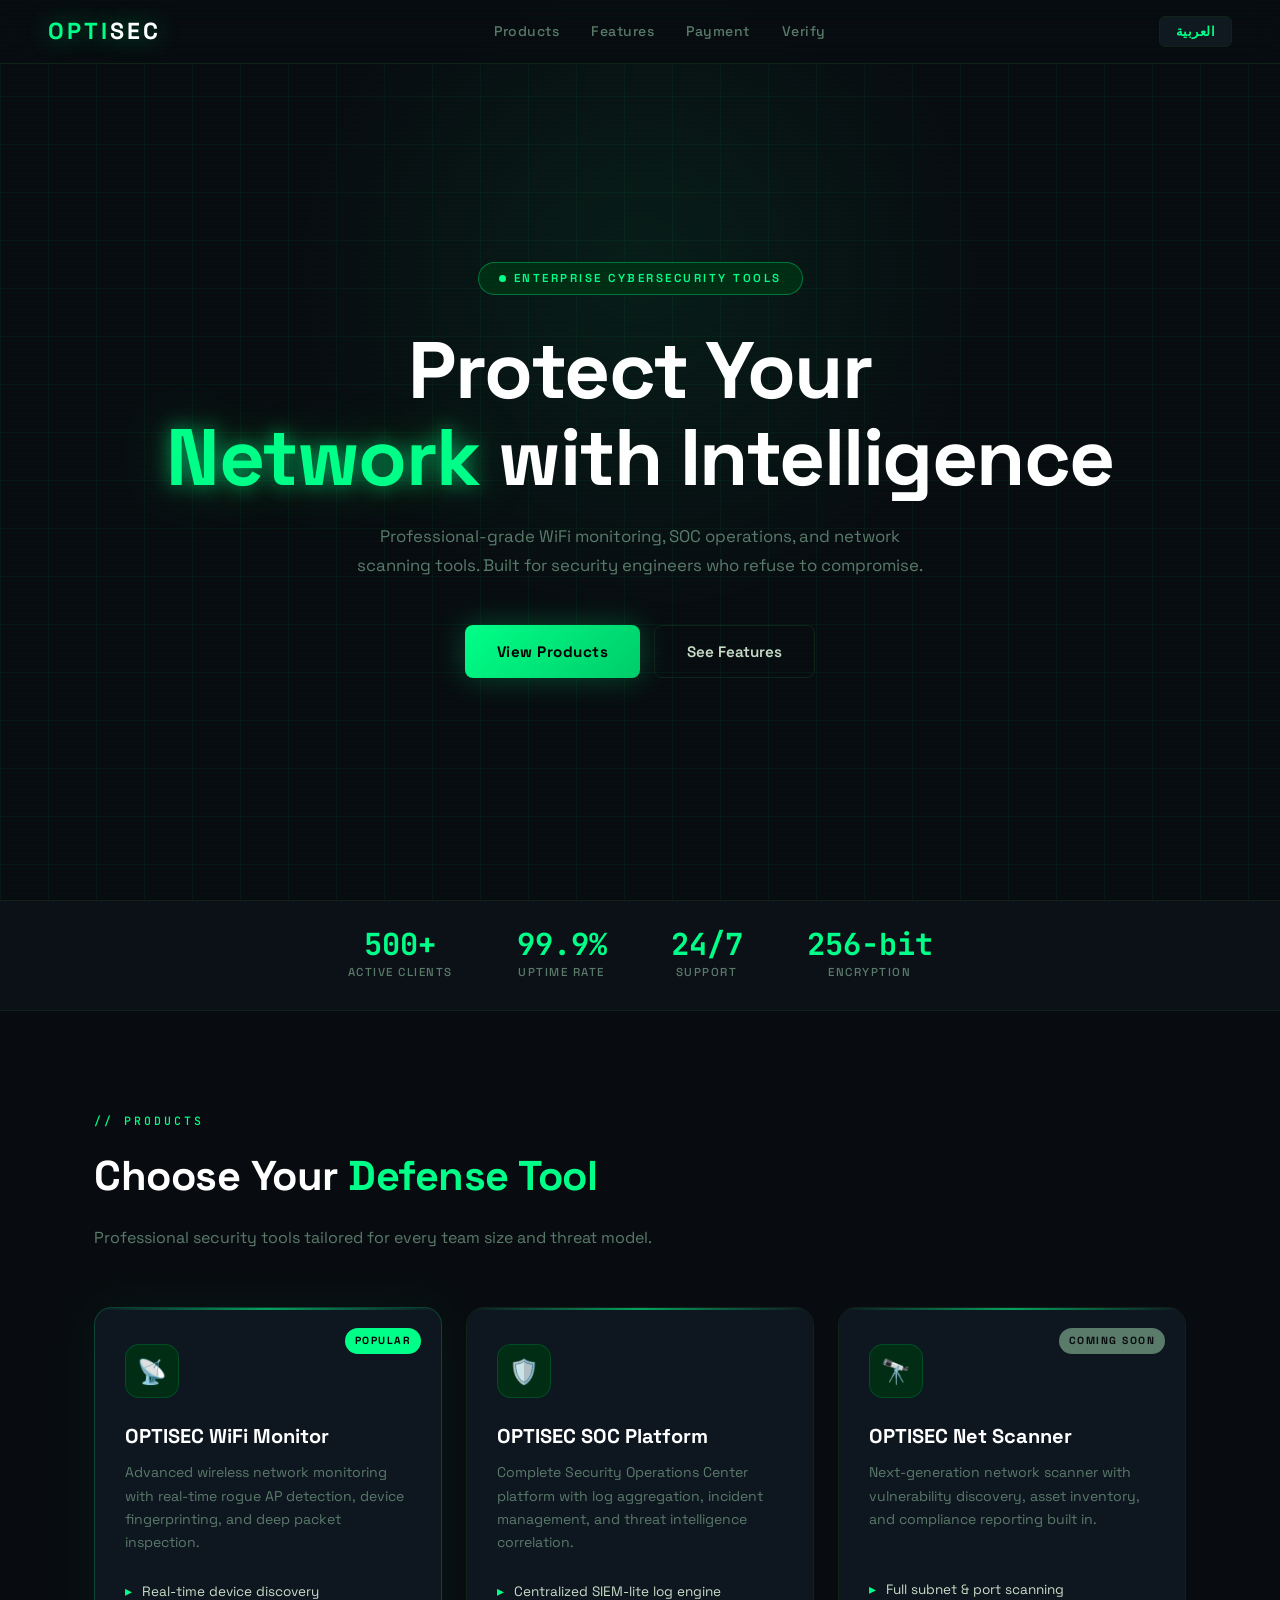
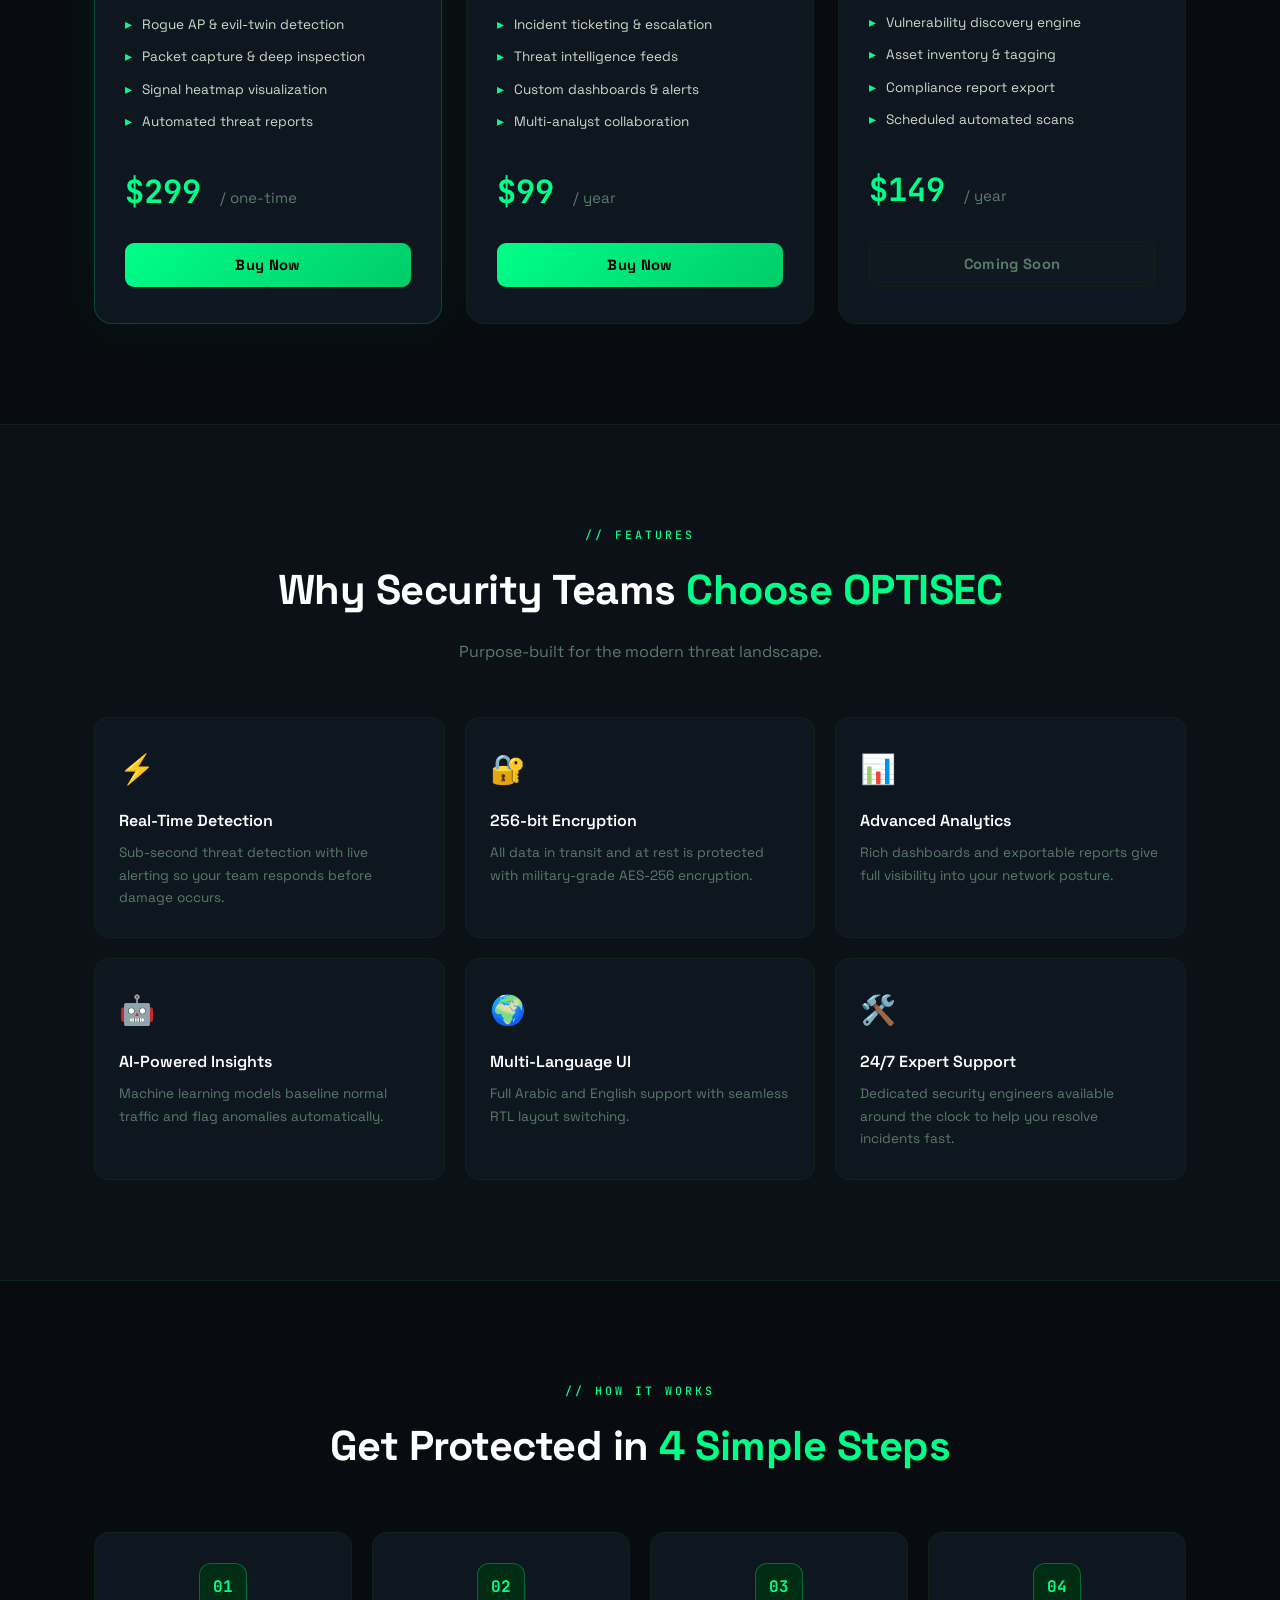
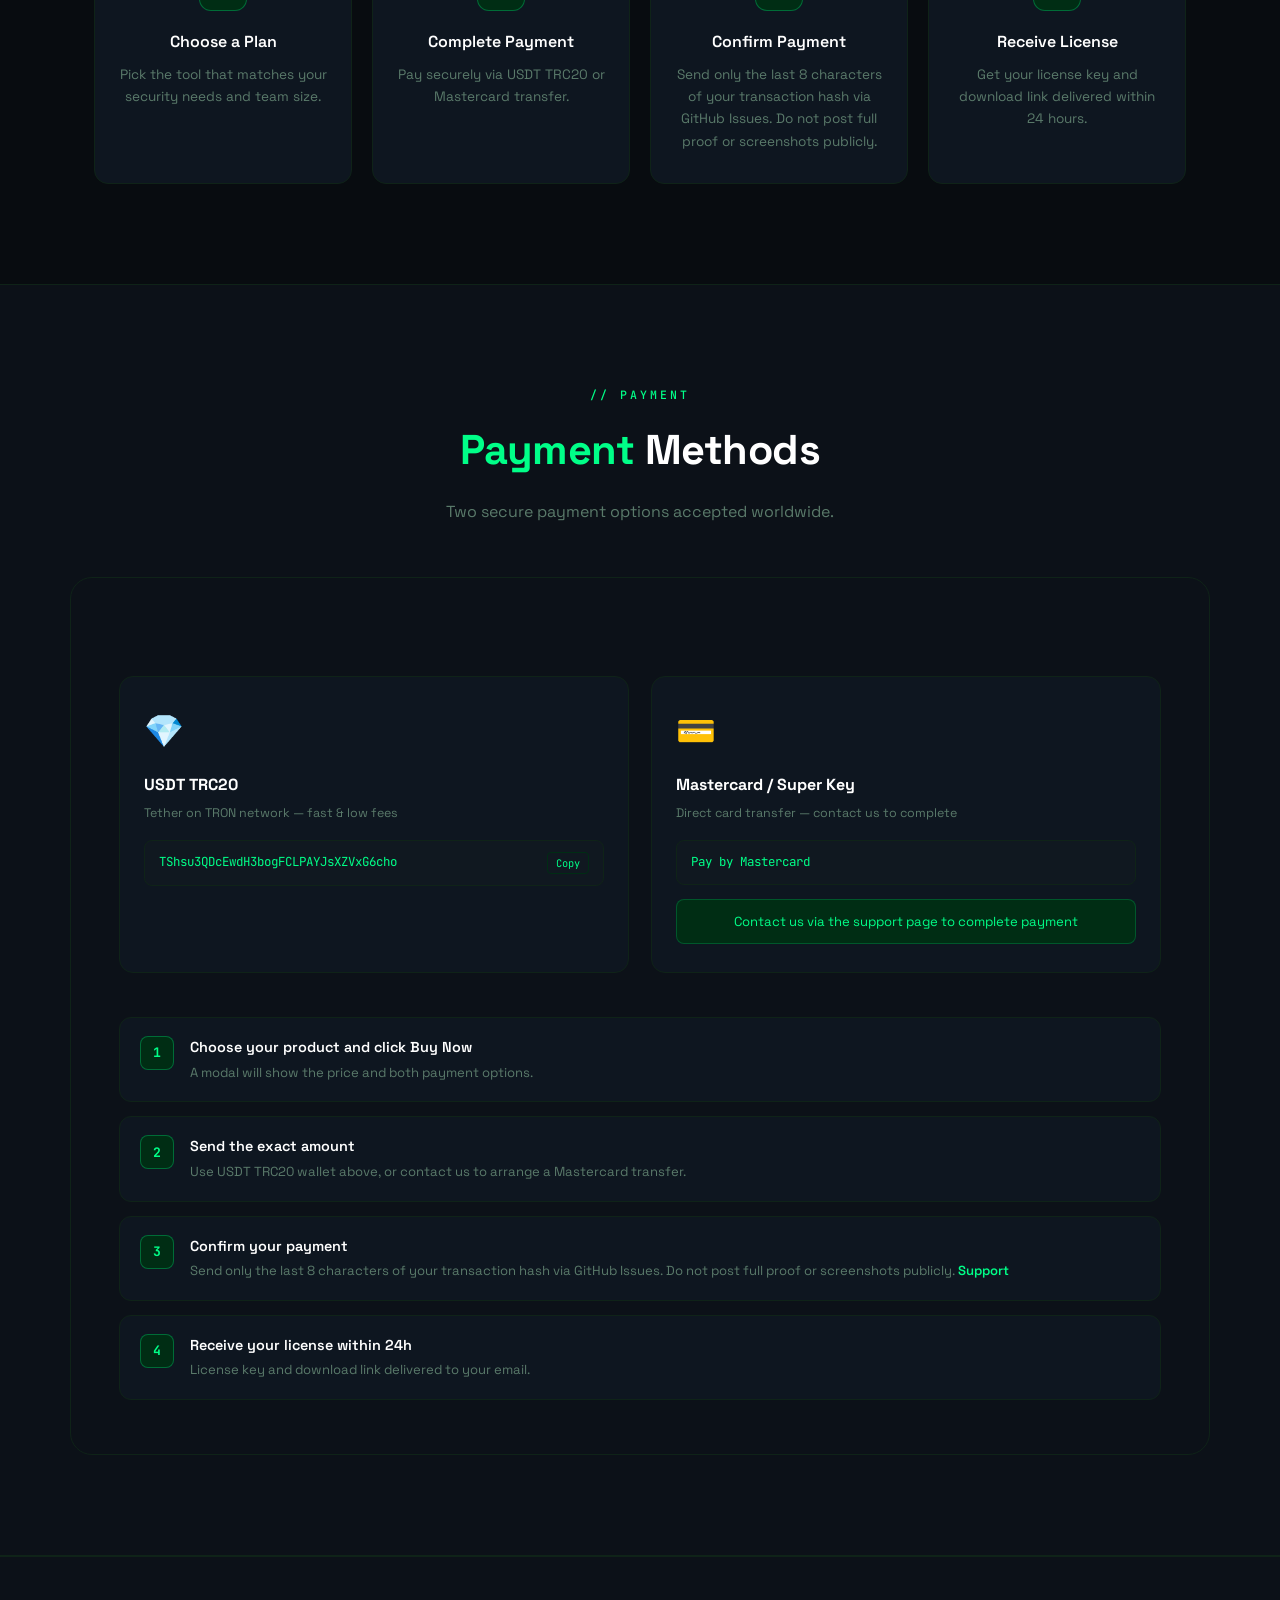
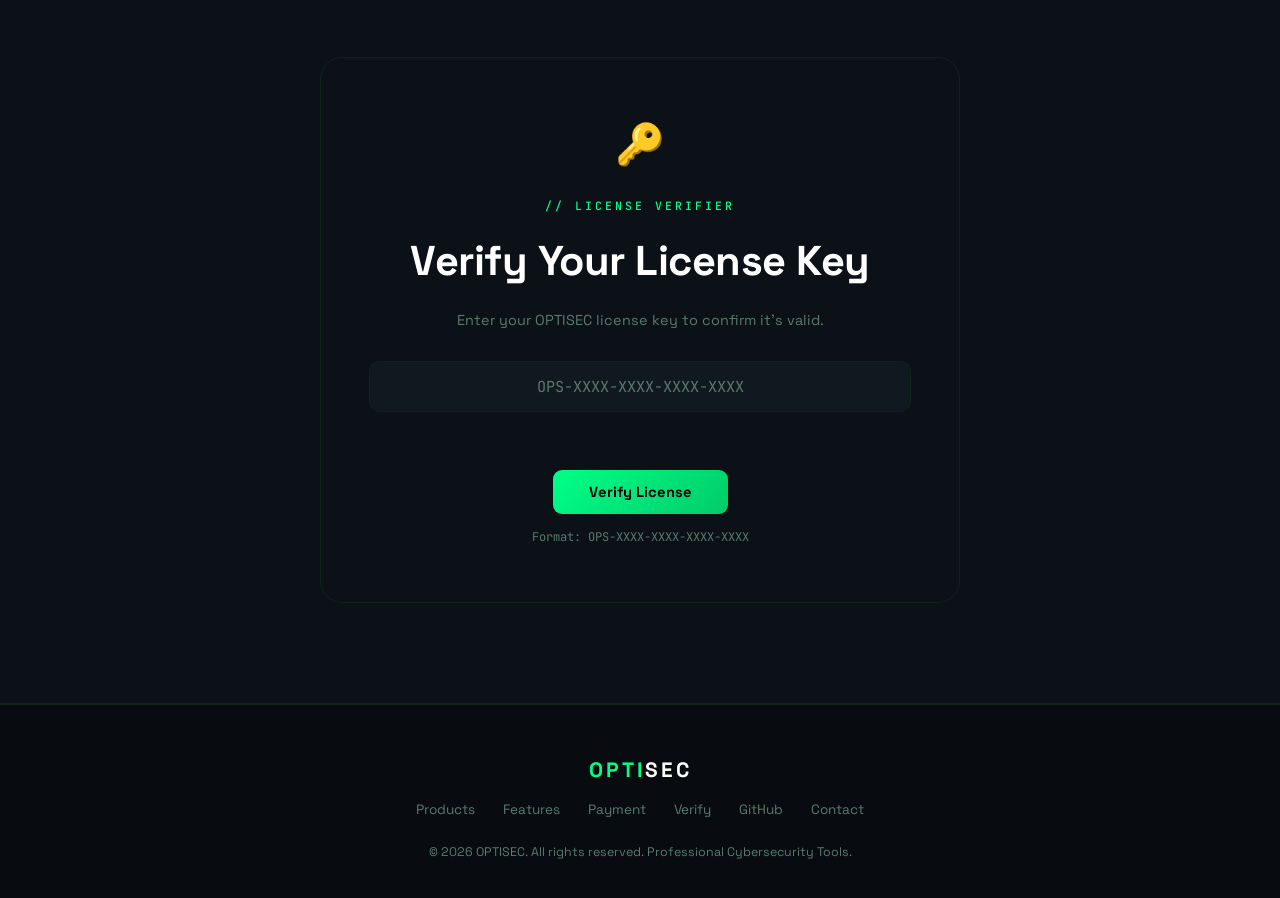
==== commit 2d1ee875: "chore: replace old GitHub handle link on sales page (#1) Point the sales page footer GitHub link at " ====
--- a/sales/index.html
+++ b/sales/index.html
@@ -496,26 +496,6 @@
       box-shadow: none;
     }
 
-    .btn-card {
-      display: block;
-      width: 100%;
-      margin-top: 10px;
-      padding: 11px;
-      background: transparent;
-      color: var(--text);
-      font-family: inherit;
-      font-weight: 600;
-      font-size: 0.85rem;
-      border: 1px solid var(--border);
-      border-radius: 9px;
-      cursor: pointer;
-      transition: all 0.25s;
-      letter-spacing: 0.3px;
-      text-align: center;
-      text-decoration: none;
-    }
-    .btn-card:hover { border-color: var(--green); color: var(--green); }
-
     /* ══════════════════════════════════════════
        FEATURES
     ══════════════════════════════════════════ */
@@ -727,6 +707,128 @@
     .email-link:hover { text-decoration: underline; }
 
     /* ══════════════════════════════════════════
+       TESTIMONIALS
+    ══════════════════════════════════════════ */
+    .testi-grid {
+      display: grid;
+      grid-template-columns: repeat(auto-fit, minmax(280px, 1fr));
+      gap: 22px;
+    }
+
+    .testi-card {
+      background: var(--card);
+      border: 1px solid var(--border);
+      border-radius: 14px;
+      padding: 28px 24px;
+      position: relative;
+      transition: border-color 0.25s;
+    }
+    .testi-card:hover { border-color: rgba(0,255,136,0.18); }
+
+    .testi-stars {
+      color: var(--green);
+      font-size: 0.85rem;
+      letter-spacing: 2px;
+      margin-bottom: 14px;
+    }
+
+    .testi-text {
+      font-size: 0.9rem;
+      color: var(--text);
+      line-height: 1.7;
+      margin-bottom: 22px;
+      font-style: italic;
+    }
+
+    .testi-author {
+      display: flex;
+      align-items: center;
+      gap: 12px;
+    }
+
+    .testi-avatar {
+      width: 40px; height: 40px;
+      border-radius: 50%;
+      background: var(--green-dark);
+      border: 2px solid rgba(0,255,136,0.25);
+      display: flex; align-items: center; justify-content: center;
+      font-size: 1rem;
+      flex-shrink: 0;
+    }
+
+    .testi-name { font-size: 0.88rem; font-weight: 600; color: var(--white); }
+    .testi-role { font-size: 0.75rem; color: var(--muted); }
+
+    /* ══════════════════════════════════════════
+       LICENSE VERIFIER
+    ══════════════════════════════════════════ */
+    .verifier-box {
+      background: var(--bg2);
+      border: 1px solid var(--border);
+      border-radius: 22px;
+      padding: 54px 48px;
+      max-width: 640px;
+      margin: 0 auto;
+      text-align: center;
+    }
+
+    .verifier-icon { font-size: 2.5rem; margin-bottom: 18px; }
+
+    .verifier-input-wrap {
+      position: relative;
+      margin: 28px 0 16px;
+    }
+
+    .verifier-input {
+      width: 100%;
+      padding: 14px 20px;
+      background: var(--bg3);
+      border: 1px solid var(--border);
+      border-radius: 10px;
+      color: var(--green);
+      font-family: 'JetBrains Mono', monospace;
+      font-size: 0.95rem;
+      letter-spacing: 1px;
+      text-align: center;
+      transition: border-color 0.2s, box-shadow 0.2s;
+      outline: none;
+    }
+    .verifier-input::placeholder { color: var(--muted); letter-spacing: 0; }
+    .verifier-input:focus { border-color: rgba(0,255,136,0.4); box-shadow: 0 0 0 3px rgba(0,255,136,0.08); }
+    .verifier-input.valid   { border-color: var(--green); }
+    .verifier-input.invalid { border-color: var(--red); }
+
+    .verifier-msg {
+      min-height: 22px;
+      font-size: 0.85rem;
+      font-weight: 600;
+      margin-bottom: 20px;
+    }
+    .verifier-msg.ok  { color: var(--green); }
+    .verifier-msg.err { color: var(--red); }
+
+    .btn-verify {
+      padding: 13px 36px;
+      background: linear-gradient(135deg, var(--green), var(--green-dim));
+      color: #000;
+      font-family: inherit;
+      font-weight: 700;
+      font-size: 0.92rem;
+      border: none;
+      border-radius: 9px;
+      cursor: pointer;
+      transition: all 0.25s;
+    }
+    .btn-verify:hover { box-shadow: 0 0 28px rgba(0,255,136,0.35); transform: translateY(-1px); }
+
+    .verifier-hint {
+      margin-top: 14px;
+      font-family: 'JetBrains Mono', monospace;
+      font-size: 0.75rem;
+      color: var(--muted);
+    }
+
+    /* ══════════════════════════════════════════
        FOOTER
     ══════════════════════════════════════════ */
     footer {
@@ -763,10 +865,139 @@
     .footer-copy { font-size: 0.78rem; color: var(--muted); }
 
     /* ══════════════════════════════════════════
+       MODAL
+    ══════════════════════════════════════════ */
+    .modal-overlay {
+      display: none;
+      position: fixed;
+      inset: 0;
+      background: rgba(0,0,0,0.82);
+      z-index: 2000;
+      align-items: center;
+      justify-content: center;
+      padding: 20px;
+    }
+    .modal-overlay.open { display: flex; }
+
+    .modal {
+      background: var(--bg2);
+      border: 1px solid rgba(0,255,136,0.3);
+      border-radius: 18px;
+      padding: 42px 38px;
+      max-width: 500px;
+      width: 100%;
+      position: relative;
+      box-shadow: 0 0 80px rgba(0,255,136,0.1);
+      animation: slideUp 0.28s ease both;
+    }
+
+    @keyframes slideUp {
+      from { opacity: 0; transform: translateY(20px); }
+      to   { opacity: 1; transform: translateY(0); }
+    }
+
+    .modal-close {
+      position: absolute;
+      top: 16px; right: 18px;
+      background: none;
+      border: none;
+      color: var(--muted);
+      font-size: 1.4rem;
+      cursor: pointer;
+      transition: color 0.2s;
+      line-height: 1;
+    }
+    body[dir="rtl"] .modal-close { right: auto; left: 18px; }
+    .modal-close:hover { color: var(--green); }
+
+    .modal-product { font-size: 1.3rem; font-weight: 700; color: var(--white); margin-bottom: 4px; }
+    .modal-price   { font-family: 'JetBrains Mono', monospace; font-size: 2.1rem; font-weight: 700; color: var(--green); margin-bottom: 26px; }
+
+    .modal-tabs {
+      display: flex;
+      gap: 8px;
+      margin-bottom: 22px;
+    }
+
+    .modal-tab {
+      flex: 1;
+      padding: 10px;
+      background: var(--card);
+      border: 1px solid var(--border);
+      border-radius: 8px;
+      color: var(--muted);
+      font-family: inherit;
+      font-size: 0.83rem;
+      font-weight: 600;
+      cursor: pointer;
+      transition: all 0.2s;
+      text-align: center;
+    }
+    .modal-tab.active { background: var(--green-dark); border-color: rgba(0,255,136,0.4); color: var(--green); }
+
+    .modal-pane { display: none; }
+    .modal-pane.active { display: block; }
+
+    .modal-addr {
+      background: var(--bg3);
+      border: 1px solid var(--border);
+      border-radius: 8px;
+      padding: 13px 15px;
+      font-family: 'JetBrains Mono', monospace;
+      font-size: 0.82rem;
+      color: var(--green);
+      word-break: break-all;
+      margin-bottom: 8px;
+    }
+    body[dir="rtl"] .modal-addr { direction: ltr; }
+
+    .modal-holder-line {
+      font-size: 0.78rem;
+      color: var(--muted);
+      margin-bottom: 16px;
+      padding-left: 2px;
+    }
+
+    .modal-note {
+      font-size: 0.82rem;
+      color: var(--muted);
+      line-height: 1.65;
+      margin-bottom: 12px;
+    }
+
+    .modal-email-btn {
+      display: block;
+      width: 100%;
+      margin-top: 10px;
+      padding: 12px;
+      background: linear-gradient(135deg, var(--green), var(--green-dim));
+      color: #000;
+      font-family: inherit;
+      font-weight: 700;
+      font-size: 0.9rem;
+      border: none;
+      border-radius: 8px;
+      cursor: pointer;
+      text-align: center;
+      text-decoration: none;
+      transition: all 0.25s;
+    }
+    .modal-email-btn:hover { box-shadow: 0 0 28px rgba(0,255,136,0.35); transform: translateY(-1px); }
+
+    .modal-footer-note {
+      margin-top: 16px;
+      font-size: 0.75rem;
+      color: var(--muted);
+      text-align: center;
+    }
+
+    /* ══════════════════════════════════════════
        RESPONSIVE
     ══════════════════════════════════════════ */
     @media (max-width: 640px) {
       .payment-wrap { padding: 32px 20px; }
+      .verifier-box { padding: 36px 20px; }
+      .modal { padding: 32px 22px; }
       .stats-bar { gap: 28px; }
     }
   </style>
@@ -780,6 +1011,7 @@
     <a href="#products"   data-en="Products"    data-ar="المنتجات">Products</a>
     <a href="#features"   data-en="Features"    data-ar="المميزات">Features</a>
     <a href="#payment"    data-en="Payment"     data-ar="الدفع">Payment</a>
+    <a href="#verify"     data-en="Verify"      data-ar="التحقق">Verify</a>
   </div>
   <div class="nav-right">
     <button class="btn-lang" id="langBtn" onclick="toggleLang()">العربية</button>
@@ -815,12 +1047,20 @@
 <!-- ══ STATS BAR ══════════════════════════════════════════ -->
 <div class="stats-bar">
   <div class="stat-item">
-    <div class="stat-num">Email</div>
+    <div class="stat-num">500+</div>
+    <div class="stat-label" data-en="ACTIVE CLIENTS" data-ar="عميل نشط">ACTIVE CLIENTS</div>
+  </div>
+  <div class="stat-item">
+    <div class="stat-num">99.9%</div>
+    <div class="stat-label" data-en="UPTIME RATE" data-ar="معدل التشغيل">UPTIME RATE</div>
+  </div>
+  <div class="stat-item">
+    <div class="stat-num">24/7</div>
     <div class="stat-label" data-en="SUPPORT" data-ar="الدعم الفني">SUPPORT</div>
   </div>
   <div class="stat-item">
-    <div class="stat-num">HTTPS</div>
-    <div class="stat-label" data-en="SECURE API" data-ar="API آمن">SECURE API</div>
+    <div class="stat-num">256-bit</div>
+    <div class="stat-label" data-en="ENCRYPTION" data-ar="تشفير">ENCRYPTION</div>
   </div>
 </div>
 
@@ -854,11 +1094,11 @@
         <li data-en="Real-time device discovery" data-ar="اكتشاف الأجهزة في الوقت الحقيقي">Real-time device discovery</li>
         <li data-en="Rogue AP &amp; evil-twin detection" data-ar="كشف نقاط الوصول المزيفة">Rogue AP &amp; evil-twin detection</li>
         <li data-en="Packet capture &amp; deep inspection" data-ar="التقاط الحزم والتفتيش العميق">Packet capture &amp; deep inspection</li>
+        <li data-en="Signal heatmap visualization" data-ar="خرائط حرارية لقوة الإشارة">Signal heatmap visualization</li>
         <li data-en="Automated threat reports" data-ar="تقارير تهديدات تلقائية">Automated threat reports</li>
       </ul>
       <div class="product-price">$299 <span data-en="/ one-time" data-ar="/ دفعة واحدة">/ one-time</span></div>
-      <a class="btn-buy" href="https://nowpayments.io/payment/?iid=5219663854&paymentid=5985024652" target="_blank" rel="noopener" data-en="Buy Now" data-ar="اشتر الآن">Buy Now</a>
-      <a class="btn-card" href="https://github.com/OptisecDev/optisec-wifi-monitor/issues" target="_blank" rel="noopener" data-en="💳 Pay by Mastercard — Support" data-ar="💳 الدفع بالماستركارد — الدعم">💳 Pay by Mastercard — Support</a>
+      <button class="btn-buy" onclick="openModal('wifi')" data-en="Buy Now" data-ar="اشتر الآن">Buy Now</button>
     </div>
 
     <!-- SOC Platform -->
@@ -878,8 +1118,7 @@
         <li data-en="Multi-analyst collaboration" data-ar="تعاون متعدد المحللين">Multi-analyst collaboration</li>
       </ul>
       <div class="product-price">$99 <span data-en="/ year" data-ar="/ سنة">/ year</span></div>
-      <a class="btn-buy" href="https://nowpayments.io/payment/?iid=5517320848&paymentid=4993272952" target="_blank" rel="noopener" data-en="Buy Now" data-ar="اشتر الآن">Buy Now</a>
-      <a class="btn-card" href="https://github.com/OptisecDev/optisec-wifi-monitor/issues" target="_blank" rel="noopener" data-en="💳 Pay by Mastercard — Support" data-ar="💳 الدفع بالماستركارد — الدعم">💳 Pay by Mastercard — Support</a>
+      <button class="btn-buy" onclick="openModal('soc')" data-en="Buy Now" data-ar="اشتر الآن">Buy Now</button>
     </div>
 
     <!-- Net Scanner -->
@@ -933,10 +1172,10 @@
     </div>
     <div class="feature-card reveal reveal-delay-2">
       <div class="feature-icon">🔐</div>
-      <div class="feature-title" data-en="Signed, Machine-Bound Licensing" data-ar="ترخيص موقّع ومرتبط بالجهاز">Signed, Machine-Bound Licensing</div>
-      <p class="feature-desc" data-en="License keys are cryptographically signed and locked to your machine, and all outbound API traffic (AI insights, Telegram alerts) runs over HTTPS."
-         data-ar="مفاتيح الترخيص موقّعة تشفيرياً ومقفلة على جهازك، وكل حركة API الصادرة (رؤى الذكاء الاصطناعي، تنبيهات تيليغرام) تمر عبر HTTPS.">
-        License keys are cryptographically signed and locked to your machine, and all outbound API traffic (AI insights, Telegram alerts) runs over HTTPS.
+      <div class="feature-title" data-en="256-bit Encryption" data-ar="تشفير 256-بت">256-bit Encryption</div>
+      <p class="feature-desc" data-en="All data in transit and at rest is protected with military-grade AES-256 encryption."
+         data-ar="جميع البيانات أثناء النقل وفي حالة السكون محمية بتشفير AES-256 بدرجة عسكرية.">
+        All data in transit and at rest is protected with military-grade AES-256 encryption.
       </p>
     </div>
     <div class="feature-card reveal reveal-delay-3">
@@ -950,9 +1189,9 @@
     <div class="feature-card reveal reveal-delay-4">
       <div class="feature-icon">🤖</div>
       <div class="feature-title" data-en="AI-Powered Insights" data-ar="رؤى مدعومة بالذكاء الاصطناعي">AI-Powered Insights</div>
-      <p class="feature-desc" data-en="LLM-generated risk scoring and plain-language security reports for every device and alert your scan turns up."
-         data-ar="تسجيل مخاطر مولّد بنموذج لغوي وتقارير أمنية بلغة واضحة لكل جهاز وتنبيه يكتشفه الفحص.">
-        LLM-generated risk scoring and plain-language security reports for every device and alert your scan turns up.
+      <p class="feature-desc" data-en="Machine learning models baseline normal traffic and flag anomalies automatically."
+         data-ar="نماذج التعلم الآلي تضع أساساً لحركة المرور الطبيعية وتُعلم عن الشذوذات تلقائياً.">
+        Machine learning models baseline normal traffic and flag anomalies automatically.
       </p>
     </div>
     <div class="feature-card reveal reveal-delay-5">
@@ -965,10 +1204,10 @@
     </div>
     <div class="feature-card reveal reveal-delay-6">
       <div class="feature-icon">🛠️</div>
-      <div class="feature-title" data-en="Direct Developer Support" data-ar="دعم مباشر من المطور">Direct Developer Support</div>
-      <p class="feature-desc" data-en="Email the developer directly for setup help and troubleshooting — no ticket queue, no bots."
-         data-ar="راسل المطور مباشرة عبر البريد الإلكتروني للحصول على مساعدة في الإعداد وحل المشكلات — بلا طابور تذاكر ولا روبوتات.">
-        Email the developer directly for setup help and troubleshooting — no ticket queue, no bots.
+      <div class="feature-title" data-en="24/7 Expert Support" data-ar="دعم خبراء على مدار الساعة">24/7 Expert Support</div>
+      <p class="feature-desc" data-en="Dedicated security engineers available around the clock to help you resolve incidents fast."
+         data-ar="مهندسو أمن متخصصون متاحون على مدار الساعة لمساعدتك في حل الحوادث بسرعة.">
+        Dedicated security engineers available around the clock to help you resolve incidents fast.
       </p>
     </div>
   </div>
@@ -1088,7 +1327,7 @@
             <div class="pay-step-title" data-en="Confirm your payment" data-ar="أكّد الدفع">Confirm your payment</div>
             <div class="pay-step-desc">
               <span data-en="Send only the last 8 characters of your transaction hash via GitHub Issues. Do not post full proof or screenshots publicly. " data-ar="أرسل آخر 8 خانات من هاش المعاملة فقط عبر GitHub Issues. لا تنشر الإثبات الكامل أو لقطات الشاشة في أي مكان عام. ">Send only the last 8 characters of your transaction hash via GitHub Issues. Do not post full proof or screenshots publicly. </span>
-              <a class="email-link" href="https://github.com/OptisecDev/optisec-wifi-monitor/issues" target="_blank" rel="noopener"><span data-en="Support" data-ar="الدعم">Support</span></a>
+              <a class="email-link" href="https://github.com/OptisecDev/optisec-wifi-monitor/issues" target="_blank" rel="noopener" data-en="Support" data-ar="الدعم">Support</a>
             </div>
           </div>
         </div>
@@ -1104,6 +1343,37 @@
   </div>
 </div>
 
+<!-- ══ LICENSE VERIFIER ══════════════════════════════════════════ -->
+<div style="background:var(--bg2); border-top:1px solid var(--border); border-bottom:1px solid var(--border); padding:100px 24px;" id="verify">
+  <div class="verifier-box reveal">
+    <div class="verifier-icon">🔑</div>
+    <div class="section-label mono" style="text-align:center;" data-en="// LICENSE VERIFIER" data-ar="// التحقق من الترخيص">// LICENSE VERIFIER</div>
+    <h2 class="section-title" style="margin-top:10px;" data-en="Verify Your License Key" data-ar="تحقق من مفتاح الترخيص">Verify Your License Key</h2>
+    <p style="font-size:0.9rem; color:var(--muted); margin-top:8px;"
+       data-en="Enter your OPTISEC license key to confirm it's valid."
+       data-ar="أدخل مفتاح ترخيص OPTISEC للتأكد من صحته.">
+      Enter your OPTISEC license key to confirm it's valid.
+    </p>
+
+    <div class="verifier-input-wrap">
+      <input
+        class="verifier-input mono"
+        id="licenseInput"
+        type="text"
+        placeholder="OPS-XXXX-XXXX-XXXX-XXXX"
+        maxlength="24"
+        oninput="onLicenseInput(this)"
+      />
+    </div>
+
+    <div class="verifier-msg" id="licenseMsg"></div>
+
+    <button class="btn-verify" onclick="verifyLicense()" data-en="Verify License" data-ar="تحقق من الترخيص">Verify License</button>
+
+    <p class="verifier-hint" data-en="Format: OPS-XXXX-XXXX-XXXX-XXXX" data-ar="الصيغة: OPS-XXXX-XXXX-XXXX-XXXX">Format: OPS-XXXX-XXXX-XXXX-XXXX</p>
+  </div>
+</div>
+
 <!-- ══ FOOTER ══════════════════════════════════════════ -->
 <footer>
   <div class="footer-logo">OPTI<span>SEC</span></div>
@@ -1111,14 +1381,59 @@
     <a href="#products" data-en="Products"    data-ar="المنتجات">Products</a>
     <a href="#features" data-en="Features"    data-ar="المميزات">Features</a>
     <a href="#payment"  data-en="Payment"     data-ar="الدفع">Payment</a>
+    <a href="#verify"   data-en="Verify"      data-ar="التحقق">Verify</a>
     <a href="https://github.com/OptisecDev" target="_blank" rel="noopener">GitHub</a>
-    <a href="https://github.com/OptisecDev/optisec-wifi-monitor/issues" target="_blank" rel="noopener" data-en="Support" data-ar="الدعم">Support</a>
+    <a href="https://github.com/OptisecDev/optisec-wifi-monitor/issues" target="_blank" rel="noopener" data-en="Contact" data-ar="تواصل معنا">Contact</a>
   </div>
   <p class="footer-copy" data-en="© 2026 OPTISEC. All rights reserved. Professional Cybersecurity Tools."
      data-ar="© 2026 أوبتيسيك. جميع الحقوق محفوظة. أدوات الأمن السيبراني الاحترافية.">
     © 2026 OPTISEC. All rights reserved. Professional Cybersecurity Tools.
   </p>
 </footer>
+
+<!-- ══ MODAL ══════════════════════════════════════════ -->
+<div class="modal-overlay" id="modal" onclick="onOverlayClick(event)">
+  <div class="modal">
+    <button class="modal-close" onclick="closeModal()" aria-label="Close">✕</button>
+    <div class="modal-product" id="mProduct">OPTISEC WiFi Monitor</div>
+    <div class="modal-price mono" id="mPrice">$299</div>
+
+    <div class="modal-tabs">
+      <button class="modal-tab active" id="tab-usdt" onclick="switchTab('usdt')" data-en="💎 USDT Crypto" data-ar="💎 USDT كريبتو">💎 USDT Crypto</button>
+      <button class="modal-tab"        id="tab-card" onclick="switchTab('card')" data-en="💳 Card Transfer" data-ar="💳 تحويل بطاقة">💳 Card Transfer</button>
+    </div>
+
+    <!-- USDT pane -->
+    <div class="modal-pane active" id="pane-usdt">
+      <p class="modal-note" data-en="Send exactly the amount above to this USDT TRC20 address:" data-ar="أرسل المبلغ المحدد أعلاه بالضبط إلى عنوان USDT TRC20 هذا:">
+        Send exactly the amount above to this USDT TRC20 address:
+      </p>
+      <div class="modal-addr mono">TShsu3QDcEwdH3bogFCLPAYJsXZVxG6cho</div>
+      <p class="modal-note" style="margin-top:12px;">
+        <span data-en="Send only the last 8 characters of your transaction hash via GitHub Issues. Do not post full proof or screenshots publicly. " data-ar="أرسل آخر 8 خانات من هاش المعاملة فقط عبر GitHub Issues. لا تنشر الإثبات الكامل أو لقطات الشاشة في أي مكان عام. ">Send only the last 8 characters of your transaction hash via GitHub Issues. Do not post full proof or screenshots publicly. </span>
+        <a class="email-link" id="mEmailUsdt" href="#" target="_blank" rel="noopener" data-en="Support" data-ar="الدعم">Support</a>
+      </p>
+      <a class="modal-email-btn" id="mEmailBtnUsdt" href="https://github.com/OptisecDev/optisec-wifi-monitor/issues" target="_blank" rel="noopener" data-en="Open Support Page" data-ar="فتح صفحة الدعم">Open Support Page</a>
+    </div>
+
+    <!-- Card pane -->
+    <div class="modal-pane" id="pane-card">
+      <p class="modal-note" data-en="Pay by Mastercard — contact us via the support page to arrange the transfer." data-ar="الدفع ببطاقة Mastercard — تواصل معنا عبر صفحة الدعم لترتيب التحويل.">
+        Pay by Mastercard — contact us via the support page to arrange the transfer.
+      </p>
+      <p class="modal-note">
+        <span data-en="Send only the last 8 characters of your transaction hash via GitHub Issues. Do not post full proof or screenshots publicly. " data-ar="أرسل آخر 8 خانات من هاش المعاملة فقط عبر GitHub Issues. لا تنشر الإثبات الكامل أو لقطات الشاشة في أي مكان عام. ">Send only the last 8 characters of your transaction hash via GitHub Issues. Do not post full proof or screenshots publicly. </span>
+        <a class="email-link" id="mEmailCard" href="#" target="_blank" rel="noopener" data-en="Support" data-ar="الدعم">Support</a>
+      </p>
+      <a class="modal-email-btn" id="mEmailBtnCard" href="https://github.com/OptisecDev/optisec-wifi-monitor/issues" target="_blank" rel="noopener" data-en="Open Support Page" data-ar="فتح صفحة الدعم">Open Support Page</a>
+    </div>
+
+    <p class="modal-footer-note" data-en="License delivered within 24h."
+       data-ar="يُسلَّم الترخيص خلال 24 ساعة.">
+      License delivered within 24h.
+    </p>
+  </div>
+</div>
 
 <!-- ══ SCRIPTS ══════════════════════════════════════════ -->
 <script>
@@ -1151,6 +1466,89 @@
   });
 }
 
+/* ── Modal ────────────────────────────────────── */
+const PRODUCTS = {
+  wifi: { en: 'OPTISEC WiFi Monitor', ar: 'مراقب WiFi أوبتيسيك', price: '$299' },
+  soc:  { en: 'OPTISEC SOC Platform', ar: 'منصة SOC أوبتيسيك',   price: '$99'  },
+};
+const SUPPORT_URL = 'https://github.com/OptisecDev/optisec-wifi-monitor/issues';
+
+let activeProduct = null;
+
+function openModal(key) {
+  activeProduct = key;
+  const p = PRODUCTS[key];
+  document.getElementById('mProduct').textContent = p[lang];
+  document.getElementById('mPrice').textContent   = p.price;
+  updateEmailLinks();
+  switchTab('usdt');
+  document.getElementById('modal').classList.add('open');
+  document.body.style.overflow = 'hidden';
+}
+
+function updateEmailLinks() {
+  if (!activeProduct) return;
+  const p = PRODUCTS[activeProduct];
+  const name  = p[lang];
+  const price = p.price;
+  const href  = SUPPORT_URL;
+  document.getElementById('mEmailUsdt').href    = href;
+  document.getElementById('mEmailBtnUsdt').href = href;
+  document.getElementById('mEmailCard').href    = href;
+  document.getElementById('mEmailBtnCard').href = href;
+}
+
+function switchTab(tab) {
+  ['usdt','card'].forEach(t => {
+    document.getElementById('tab-' + t).classList.toggle('active', t === tab);
+    document.getElementById('pane-' + t).classList.toggle('active', t === tab);
+  });
+}
+
+function closeModal() {
+  document.getElementById('modal').classList.remove('open');
+  document.body.style.overflow = '';
+}
+
+function onOverlayClick(e) {
+  if (e.target === document.getElementById('modal')) closeModal();
+}
+
+/* ── License verifier ─────────────────────────── */
+const LICENSE_RE = /^OPS-[A-Z0-9]{4}-[A-Z0-9]{4}-[A-Z0-9]{4}-[A-Z0-9]{4}$/;
+
+function onLicenseInput(input) {
+  input.value = input.value.toUpperCase();
+  input.classList.remove('valid', 'invalid');
+  document.getElementById('licenseMsg').textContent = '';
+  document.getElementById('licenseMsg').className   = 'verifier-msg';
+}
+
+function verifyLicense() {
+  const input = document.getElementById('licenseInput');
+  const msg   = document.getElementById('licenseMsg');
+  const key   = input.value.trim();
+
+  if (LICENSE_RE.test(key)) {
+    input.classList.add('valid');
+    msg.className   = 'verifier-msg ok';
+    msg.textContent = lang === 'ar'
+      ? '✓ مفتاح ترخيص صحيح'
+      : '✓ Valid license key format';
+  } else {
+    input.classList.add('invalid');
+    msg.className   = 'verifier-msg err';
+    msg.textContent = lang === 'ar'
+      ? '✗ صيغة غير صحيحة — يجب أن تكون: OPS-XXXX-XXXX-XXXX-XXXX'
+      : '✗ Invalid format — expected: OPS-XXXX-XXXX-XXXX-XXXX';
+  }
+}
+
+/* allow Enter key */
+document.getElementById('licenseInput').addEventListener('keydown', e => {
+  if (e.key === 'Enter') verifyLicense();
+});
+
 /* ── Scroll reveal ────────────────────────────── */
 const observer = new IntersectionObserver(entries => {
   entries.forEach(entry => {
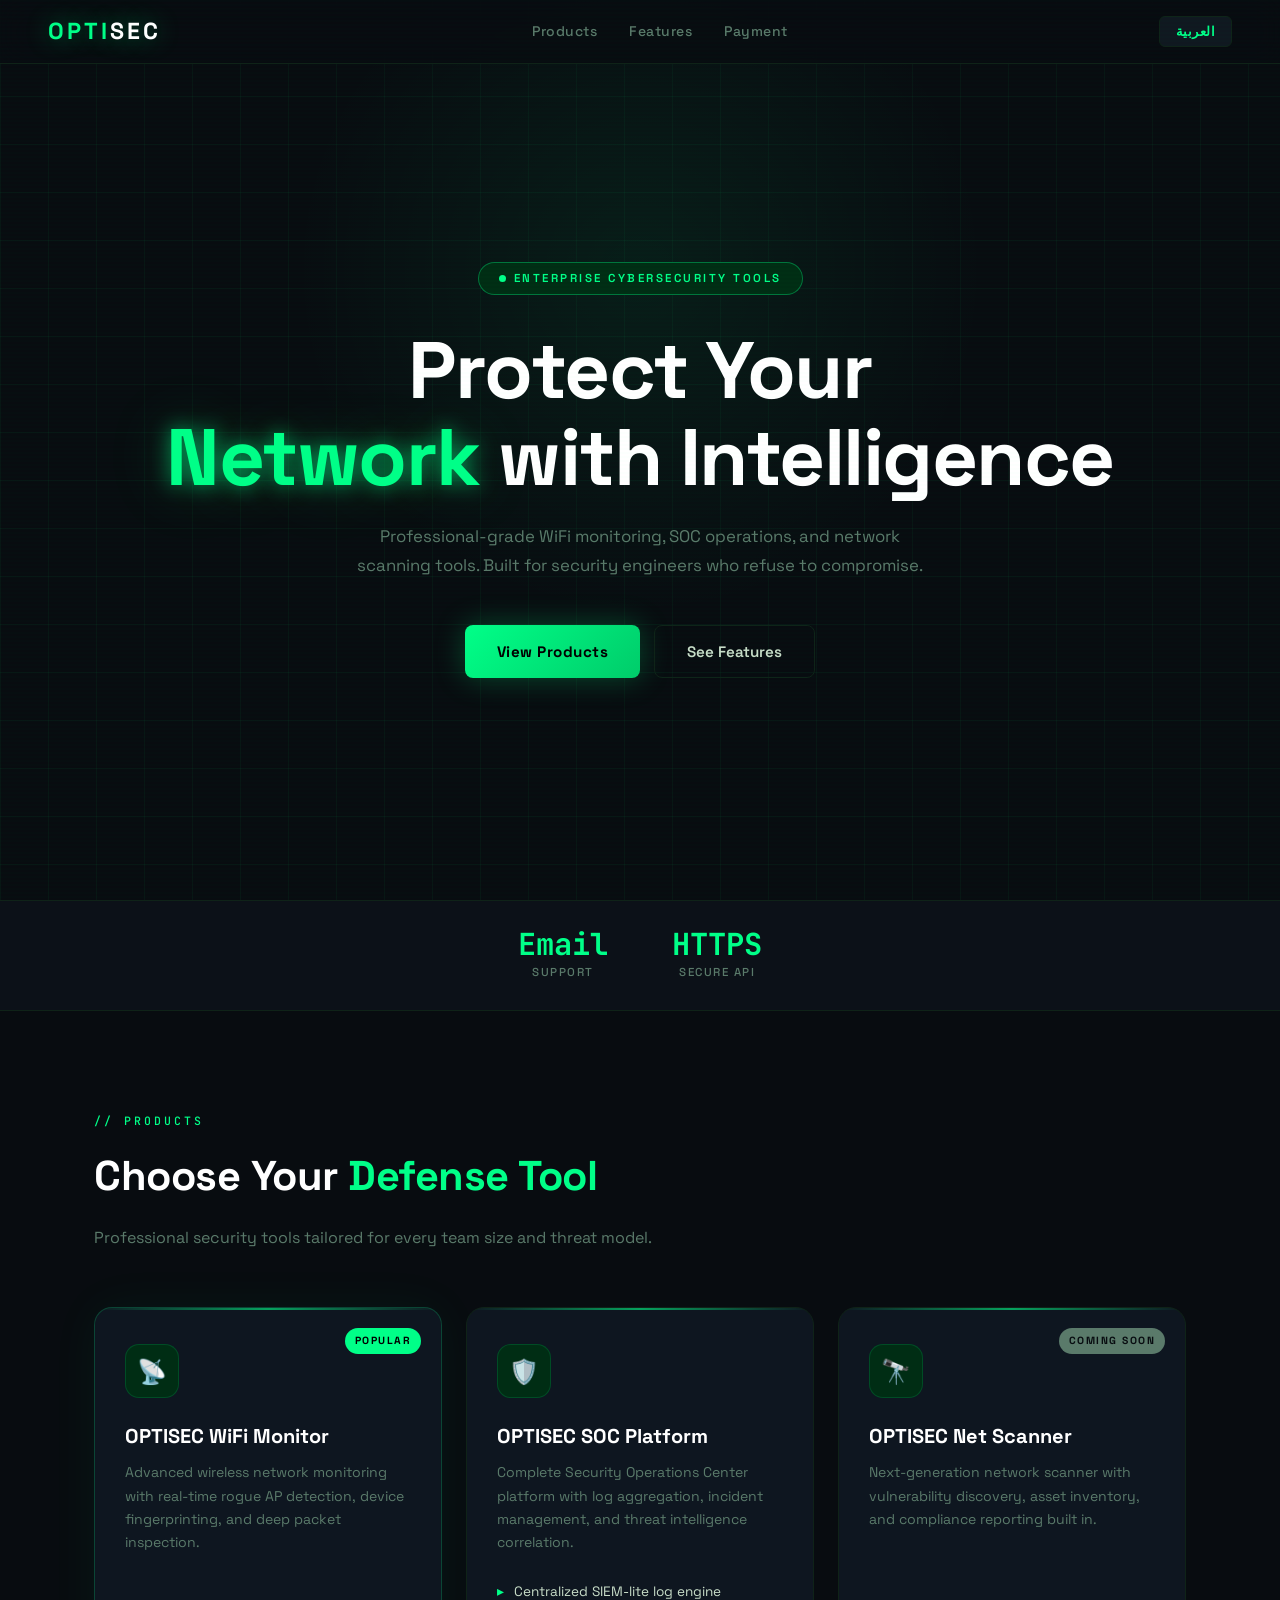
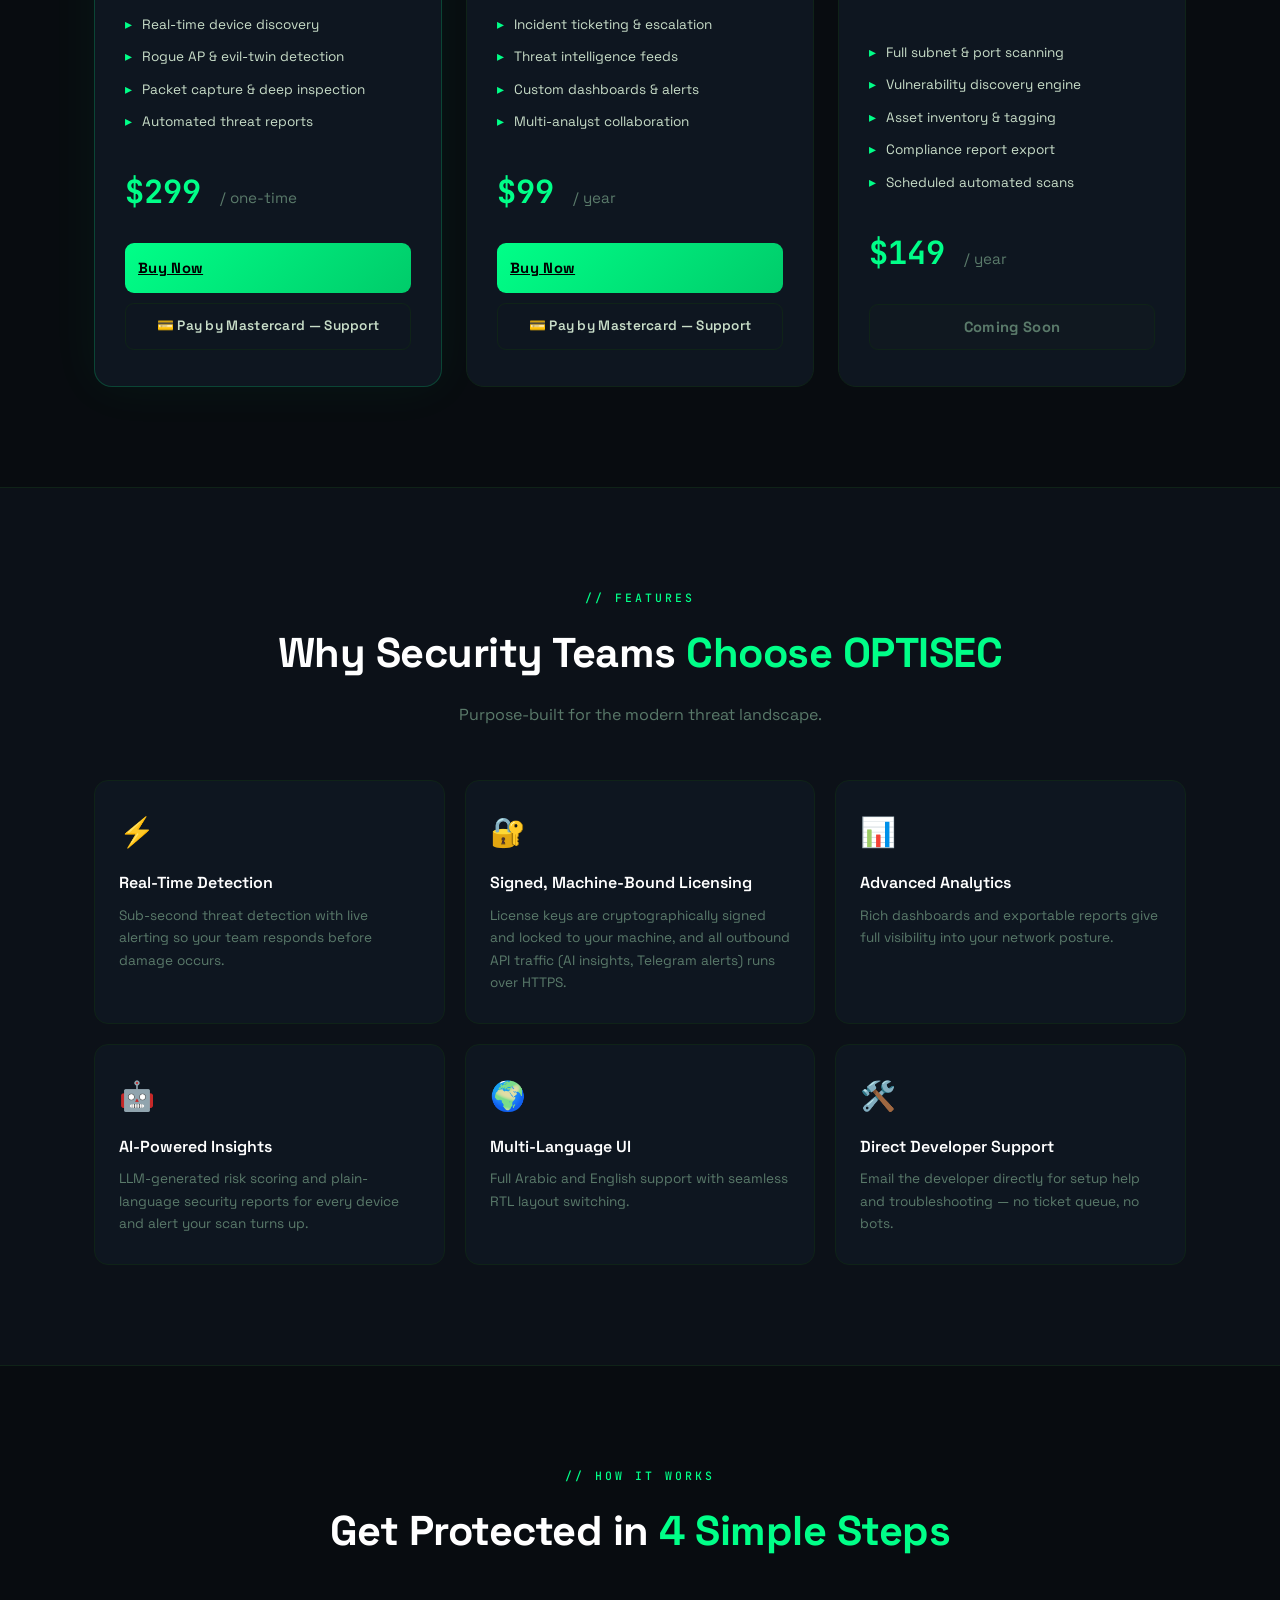
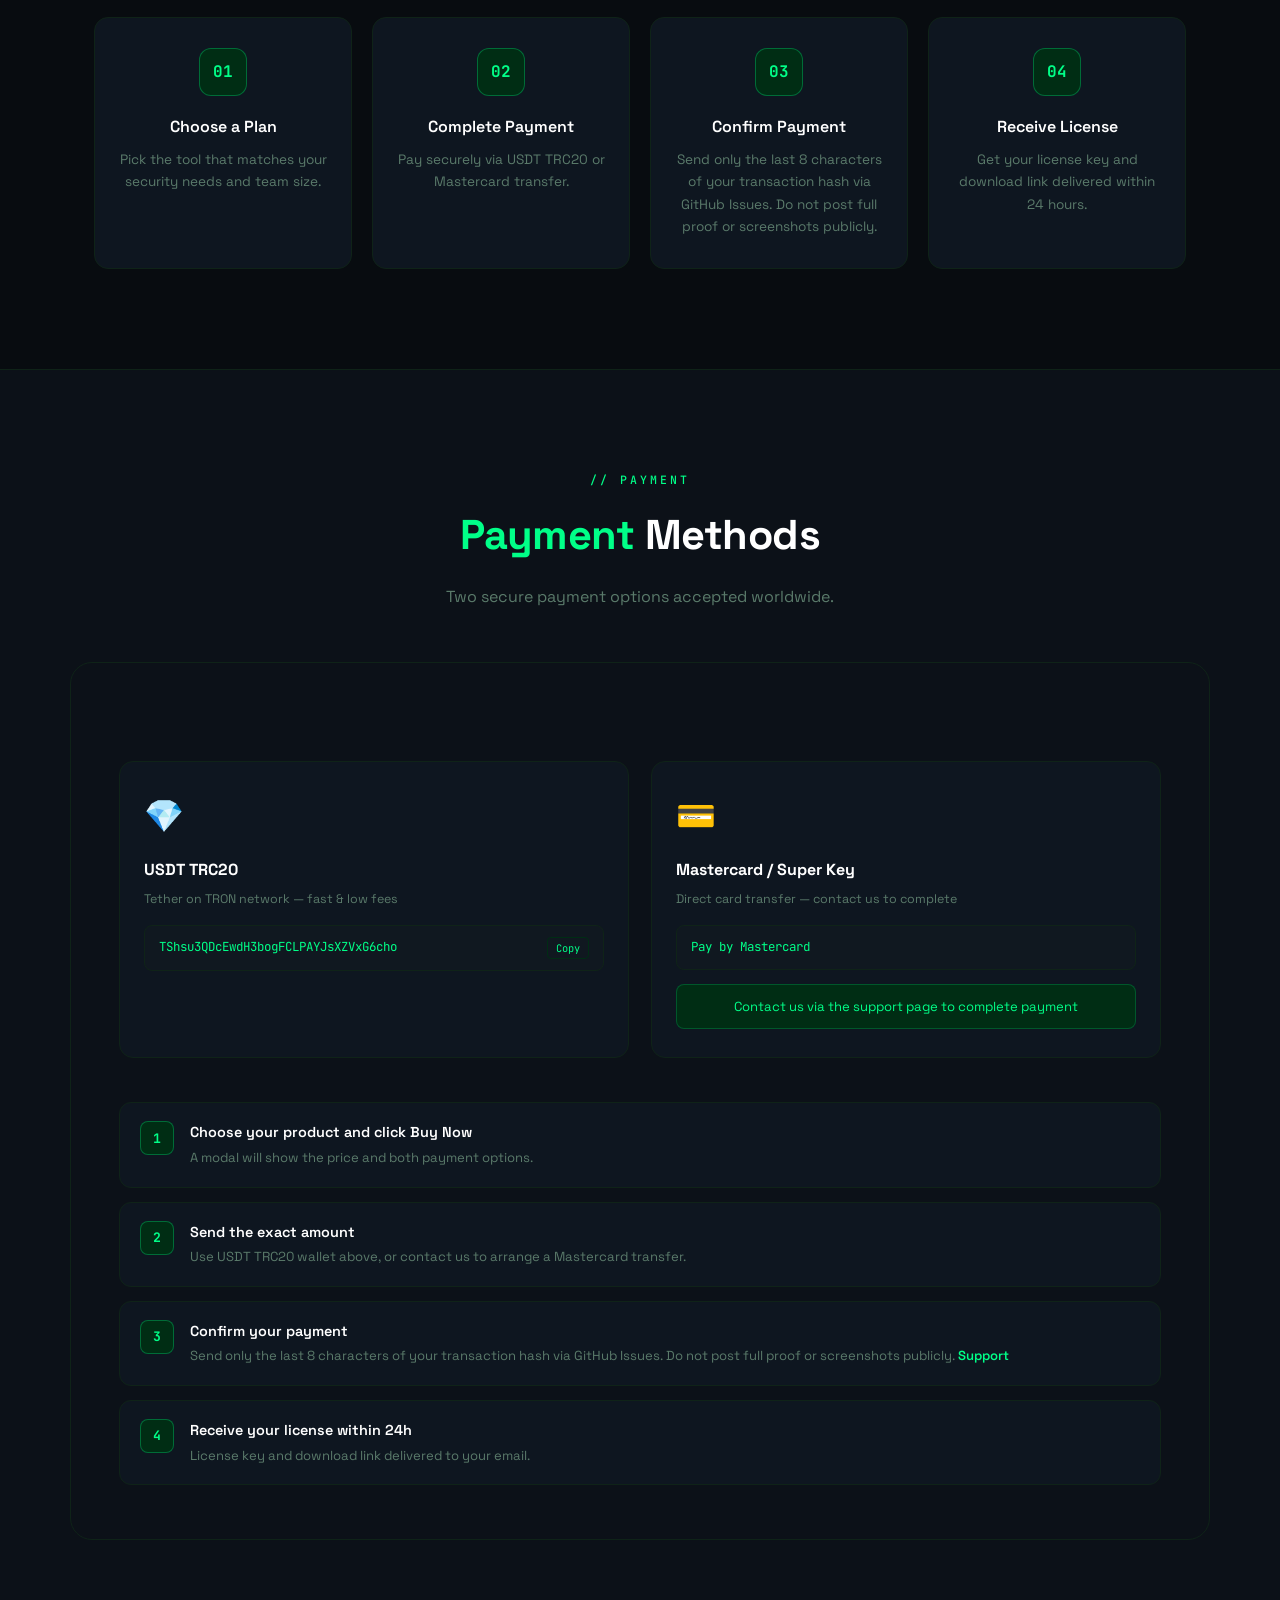
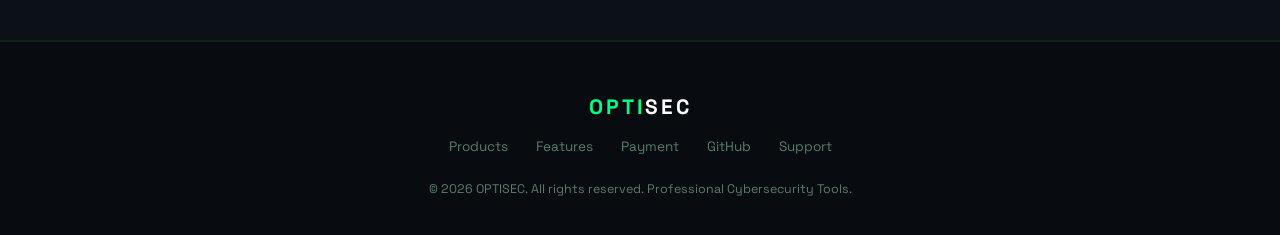
==== commit 399bc25c: "chore: replace old GitHub handle link on sales page (master) (#2) Point the sales page footer GitHub" ====
--- a/sales/index.html
+++ b/sales/index.html
@@ -496,6 +496,26 @@
       box-shadow: none;
     }
 
+    .btn-card {
+      display: block;
+      width: 100%;
+      margin-top: 10px;
+      padding: 11px;
+      background: transparent;
+      color: var(--text);
+      font-family: inherit;
+      font-weight: 600;
+      font-size: 0.85rem;
+      border: 1px solid var(--border);
+      border-radius: 9px;
+      cursor: pointer;
+      transition: all 0.25s;
+      letter-spacing: 0.3px;
+      text-align: center;
+      text-decoration: none;
+    }
+    .btn-card:hover { border-color: var(--green); color: var(--green); }
+
     /* ══════════════════════════════════════════
        FEATURES
     ══════════════════════════════════════════ */
@@ -707,128 +727,6 @@
     .email-link:hover { text-decoration: underline; }
 
     /* ══════════════════════════════════════════
-       TESTIMONIALS
-    ══════════════════════════════════════════ */
-    .testi-grid {
-      display: grid;
-      grid-template-columns: repeat(auto-fit, minmax(280px, 1fr));
-      gap: 22px;
-    }
-
-    .testi-card {
-      background: var(--card);
-      border: 1px solid var(--border);
-      border-radius: 14px;
-      padding: 28px 24px;
-      position: relative;
-      transition: border-color 0.25s;
-    }
-    .testi-card:hover { border-color: rgba(0,255,136,0.18); }
-
-    .testi-stars {
-      color: var(--green);
-      font-size: 0.85rem;
-      letter-spacing: 2px;
-      margin-bottom: 14px;
-    }
-
-    .testi-text {
-      font-size: 0.9rem;
-      color: var(--text);
-      line-height: 1.7;
-      margin-bottom: 22px;
-      font-style: italic;
-    }
-
-    .testi-author {
-      display: flex;
-      align-items: center;
-      gap: 12px;
-    }
-
-    .testi-avatar {
-      width: 40px; height: 40px;
-      border-radius: 50%;
-      background: var(--green-dark);
-      border: 2px solid rgba(0,255,136,0.25);
-      display: flex; align-items: center; justify-content: center;
-      font-size: 1rem;
-      flex-shrink: 0;
-    }
-
-    .testi-name { font-size: 0.88rem; font-weight: 600; color: var(--white); }
-    .testi-role { font-size: 0.75rem; color: var(--muted); }
-
-    /* ══════════════════════════════════════════
-       LICENSE VERIFIER
-    ══════════════════════════════════════════ */
-    .verifier-box {
-      background: var(--bg2);
-      border: 1px solid var(--border);
-      border-radius: 22px;
-      padding: 54px 48px;
-      max-width: 640px;
-      margin: 0 auto;
-      text-align: center;
-    }
-
-    .verifier-icon { font-size: 2.5rem; margin-bottom: 18px; }
-
-    .verifier-input-wrap {
-      position: relative;
-      margin: 28px 0 16px;
-    }
-
-    .verifier-input {
-      width: 100%;
-      padding: 14px 20px;
-      background: var(--bg3);
-      border: 1px solid var(--border);
-      border-radius: 10px;
-      color: var(--green);
-      font-family: 'JetBrains Mono', monospace;
-      font-size: 0.95rem;
-      letter-spacing: 1px;
-      text-align: center;
-      transition: border-color 0.2s, box-shadow 0.2s;
-      outline: none;
-    }
-    .verifier-input::placeholder { color: var(--muted); letter-spacing: 0; }
-    .verifier-input:focus { border-color: rgba(0,255,136,0.4); box-shadow: 0 0 0 3px rgba(0,255,136,0.08); }
-    .verifier-input.valid   { border-color: var(--green); }
-    .verifier-input.invalid { border-color: var(--red); }
-
-    .verifier-msg {
-      min-height: 22px;
-      font-size: 0.85rem;
-      font-weight: 600;
-      margin-bottom: 20px;
-    }
-    .verifier-msg.ok  { color: var(--green); }
-    .verifier-msg.err { color: var(--red); }
-
-    .btn-verify {
-      padding: 13px 36px;
-      background: linear-gradient(135deg, var(--green), var(--green-dim));
-      color: #000;
-      font-family: inherit;
-      font-weight: 700;
-      font-size: 0.92rem;
-      border: none;
-      border-radius: 9px;
-      cursor: pointer;
-      transition: all 0.25s;
-    }
-    .btn-verify:hover { box-shadow: 0 0 28px rgba(0,255,136,0.35); transform: translateY(-1px); }
-
-    .verifier-hint {
-      margin-top: 14px;
-      font-family: 'JetBrains Mono', monospace;
-      font-size: 0.75rem;
-      color: var(--muted);
-    }
-
-    /* ══════════════════════════════════════════
        FOOTER
     ══════════════════════════════════════════ */
     footer {
@@ -865,139 +763,10 @@
     .footer-copy { font-size: 0.78rem; color: var(--muted); }
 
     /* ══════════════════════════════════════════
-       MODAL
-    ══════════════════════════════════════════ */
-    .modal-overlay {
-      display: none;
-      position: fixed;
-      inset: 0;
-      background: rgba(0,0,0,0.82);
-      z-index: 2000;
-      align-items: center;
-      justify-content: center;
-      padding: 20px;
-    }
-    .modal-overlay.open { display: flex; }
-
-    .modal {
-      background: var(--bg2);
-      border: 1px solid rgba(0,255,136,0.3);
-      border-radius: 18px;
-      padding: 42px 38px;
-      max-width: 500px;
-      width: 100%;
-      position: relative;
-      box-shadow: 0 0 80px rgba(0,255,136,0.1);
-      animation: slideUp 0.28s ease both;
-    }
-
-    @keyframes slideUp {
-      from { opacity: 0; transform: translateY(20px); }
-      to   { opacity: 1; transform: translateY(0); }
-    }
-
-    .modal-close {
-      position: absolute;
-      top: 16px; right: 18px;
-      background: none;
-      border: none;
-      color: var(--muted);
-      font-size: 1.4rem;
-      cursor: pointer;
-      transition: color 0.2s;
-      line-height: 1;
-    }
-    body[dir="rtl"] .modal-close { right: auto; left: 18px; }
-    .modal-close:hover { color: var(--green); }
-
-    .modal-product { font-size: 1.3rem; font-weight: 700; color: var(--white); margin-bottom: 4px; }
-    .modal-price   { font-family: 'JetBrains Mono', monospace; font-size: 2.1rem; font-weight: 700; color: var(--green); margin-bottom: 26px; }
-
-    .modal-tabs {
-      display: flex;
-      gap: 8px;
-      margin-bottom: 22px;
-    }
-
-    .modal-tab {
-      flex: 1;
-      padding: 10px;
-      background: var(--card);
-      border: 1px solid var(--border);
-      border-radius: 8px;
-      color: var(--muted);
-      font-family: inherit;
-      font-size: 0.83rem;
-      font-weight: 600;
-      cursor: pointer;
-      transition: all 0.2s;
-      text-align: center;
-    }
-    .modal-tab.active { background: var(--green-dark); border-color: rgba(0,255,136,0.4); color: var(--green); }
-
-    .modal-pane { display: none; }
-    .modal-pane.active { display: block; }
-
-    .modal-addr {
-      background: var(--bg3);
-      border: 1px solid var(--border);
-      border-radius: 8px;
-      padding: 13px 15px;
-      font-family: 'JetBrains Mono', monospace;
-      font-size: 0.82rem;
-      color: var(--green);
-      word-break: break-all;
-      margin-bottom: 8px;
-    }
-    body[dir="rtl"] .modal-addr { direction: ltr; }
-
-    .modal-holder-line {
-      font-size: 0.78rem;
-      color: var(--muted);
-      margin-bottom: 16px;
-      padding-left: 2px;
-    }
-
-    .modal-note {
-      font-size: 0.82rem;
-      color: var(--muted);
-      line-height: 1.65;
-      margin-bottom: 12px;
-    }
-
-    .modal-email-btn {
-      display: block;
-      width: 100%;
-      margin-top: 10px;
-      padding: 12px;
-      background: linear-gradient(135deg, var(--green), var(--green-dim));
-      color: #000;
-      font-family: inherit;
-      font-weight: 700;
-      font-size: 0.9rem;
-      border: none;
-      border-radius: 8px;
-      cursor: pointer;
-      text-align: center;
-      text-decoration: none;
-      transition: all 0.25s;
-    }
-    .modal-email-btn:hover { box-shadow: 0 0 28px rgba(0,255,136,0.35); transform: translateY(-1px); }
-
-    .modal-footer-note {
-      margin-top: 16px;
-      font-size: 0.75rem;
-      color: var(--muted);
-      text-align: center;
-    }
-
-    /* ══════════════════════════════════════════
        RESPONSIVE
     ══════════════════════════════════════════ */
     @media (max-width: 640px) {
       .payment-wrap { padding: 32px 20px; }
-      .verifier-box { padding: 36px 20px; }
-      .modal { padding: 32px 22px; }
       .stats-bar { gap: 28px; }
     }
   </style>
@@ -1011,7 +780,6 @@
     <a href="#products"   data-en="Products"    data-ar="المنتجات">Products</a>
     <a href="#features"   data-en="Features"    data-ar="المميزات">Features</a>
     <a href="#payment"    data-en="Payment"     data-ar="الدفع">Payment</a>
-    <a href="#verify"     data-en="Verify"      data-ar="التحقق">Verify</a>
   </div>
   <div class="nav-right">
     <button class="btn-lang" id="langBtn" onclick="toggleLang()">العربية</button>
@@ -1047,20 +815,12 @@
 <!-- ══ STATS BAR ══════════════════════════════════════════ -->
 <div class="stats-bar">
   <div class="stat-item">
-    <div class="stat-num">500+</div>
-    <div class="stat-label" data-en="ACTIVE CLIENTS" data-ar="عميل نشط">ACTIVE CLIENTS</div>
+    <div class="stat-num">Email</div>
+    <div class="stat-label" data-en="SUPPORT" data-ar="الدعم الفني">SUPPORT</div>
   </div>
   <div class="stat-item">
-    <div class="stat-num">99.9%</div>
-    <div class="stat-label" data-en="UPTIME RATE" data-ar="معدل التشغيل">UPTIME RATE</div>
-  </div>
-  <div class="stat-item">
-    <div class="stat-num">24/7</div>
-    <div class="stat-label" data-en="SUPPORT" data-ar="الدعم الفني">SUPPORT</div>
-  </div>
-  <div class="stat-item">
-    <div class="stat-num">256-bit</div>
-    <div class="stat-label" data-en="ENCRYPTION" data-ar="تشفير">ENCRYPTION</div>
+    <div class="stat-num">HTTPS</div>
+    <div class="stat-label" data-en="SECURE API" data-ar="API آمن">SECURE API</div>
   </div>
 </div>
 
@@ -1094,11 +854,11 @@
         <li data-en="Real-time device discovery" data-ar="اكتشاف الأجهزة في الوقت الحقيقي">Real-time device discovery</li>
         <li data-en="Rogue AP &amp; evil-twin detection" data-ar="كشف نقاط الوصول المزيفة">Rogue AP &amp; evil-twin detection</li>
         <li data-en="Packet capture &amp; deep inspection" data-ar="التقاط الحزم والتفتيش العميق">Packet capture &amp; deep inspection</li>
-        <li data-en="Signal heatmap visualization" data-ar="خرائط حرارية لقوة الإشارة">Signal heatmap visualization</li>
         <li data-en="Automated threat reports" data-ar="تقارير تهديدات تلقائية">Automated threat reports</li>
       </ul>
       <div class="product-price">$299 <span data-en="/ one-time" data-ar="/ دفعة واحدة">/ one-time</span></div>
-      <button class="btn-buy" onclick="openModal('wifi')" data-en="Buy Now" data-ar="اشتر الآن">Buy Now</button>
+      <a class="btn-buy" href="https://nowpayments.io/payment/?iid=5219663854&paymentid=5985024652" target="_blank" rel="noopener" data-en="Buy Now" data-ar="اشتر الآن">Buy Now</a>
+      <a class="btn-card" href="https://github.com/OptisecDev/optisec-wifi-monitor/issues" target="_blank" rel="noopener" data-en="💳 Pay by Mastercard — Support" data-ar="💳 الدفع بالماستركارد — الدعم">💳 Pay by Mastercard — Support</a>
     </div>
 
     <!-- SOC Platform -->
@@ -1118,7 +878,8 @@
         <li data-en="Multi-analyst collaboration" data-ar="تعاون متعدد المحللين">Multi-analyst collaboration</li>
       </ul>
       <div class="product-price">$99 <span data-en="/ year" data-ar="/ سنة">/ year</span></div>
-      <button class="btn-buy" onclick="openModal('soc')" data-en="Buy Now" data-ar="اشتر الآن">Buy Now</button>
+      <a class="btn-buy" href="https://nowpayments.io/payment/?iid=5517320848&paymentid=4993272952" target="_blank" rel="noopener" data-en="Buy Now" data-ar="اشتر الآن">Buy Now</a>
+      <a class="btn-card" href="https://github.com/OptisecDev/optisec-wifi-monitor/issues" target="_blank" rel="noopener" data-en="💳 Pay by Mastercard — Support" data-ar="💳 الدفع بالماستركارد — الدعم">💳 Pay by Mastercard — Support</a>
     </div>
 
     <!-- Net Scanner -->
@@ -1172,10 +933,10 @@
     </div>
     <div class="feature-card reveal reveal-delay-2">
       <div class="feature-icon">🔐</div>
-      <div class="feature-title" data-en="256-bit Encryption" data-ar="تشفير 256-بت">256-bit Encryption</div>
-      <p class="feature-desc" data-en="All data in transit and at rest is protected with military-grade AES-256 encryption."
-         data-ar="جميع البيانات أثناء النقل وفي حالة السكون محمية بتشفير AES-256 بدرجة عسكرية.">
-        All data in transit and at rest is protected with military-grade AES-256 encryption.
+      <div class="feature-title" data-en="Signed, Machine-Bound Licensing" data-ar="ترخيص موقّع ومرتبط بالجهاز">Signed, Machine-Bound Licensing</div>
+      <p class="feature-desc" data-en="License keys are cryptographically signed and locked to your machine, and all outbound API traffic (AI insights, Telegram alerts) runs over HTTPS."
+         data-ar="مفاتيح الترخيص موقّعة تشفيرياً ومقفلة على جهازك، وكل حركة API الصادرة (رؤى الذكاء الاصطناعي، تنبيهات تيليغرام) تمر عبر HTTPS.">
+        License keys are cryptographically signed and locked to your machine, and all outbound API traffic (AI insights, Telegram alerts) runs over HTTPS.
       </p>
     </div>
     <div class="feature-card reveal reveal-delay-3">
@@ -1189,9 +950,9 @@
     <div class="feature-card reveal reveal-delay-4">
       <div class="feature-icon">🤖</div>
       <div class="feature-title" data-en="AI-Powered Insights" data-ar="رؤى مدعومة بالذكاء الاصطناعي">AI-Powered Insights</div>
-      <p class="feature-desc" data-en="Machine learning models baseline normal traffic and flag anomalies automatically."
-         data-ar="نماذج التعلم الآلي تضع أساساً لحركة المرور الطبيعية وتُعلم عن الشذوذات تلقائياً.">
-        Machine learning models baseline normal traffic and flag anomalies automatically.
+      <p class="feature-desc" data-en="LLM-generated risk scoring and plain-language security reports for every device and alert your scan turns up."
+         data-ar="تسجيل مخاطر مولّد بنموذج لغوي وتقارير أمنية بلغة واضحة لكل جهاز وتنبيه يكتشفه الفحص.">
+        LLM-generated risk scoring and plain-language security reports for every device and alert your scan turns up.
       </p>
     </div>
     <div class="feature-card reveal reveal-delay-5">
@@ -1204,10 +965,10 @@
     </div>
     <div class="feature-card reveal reveal-delay-6">
       <div class="feature-icon">🛠️</div>
-      <div class="feature-title" data-en="24/7 Expert Support" data-ar="دعم خبراء على مدار الساعة">24/7 Expert Support</div>
-      <p class="feature-desc" data-en="Dedicated security engineers available around the clock to help you resolve incidents fast."
-         data-ar="مهندسو أمن متخصصون متاحون على مدار الساعة لمساعدتك في حل الحوادث بسرعة.">
-        Dedicated security engineers available around the clock to help you resolve incidents fast.
+      <div class="feature-title" data-en="Direct Developer Support" data-ar="دعم مباشر من المطور">Direct Developer Support</div>
+      <p class="feature-desc" data-en="Email the developer directly for setup help and troubleshooting — no ticket queue, no bots."
+         data-ar="راسل المطور مباشرة عبر البريد الإلكتروني للحصول على مساعدة في الإعداد وحل المشكلات — بلا طابور تذاكر ولا روبوتات.">
+        Email the developer directly for setup help and troubleshooting — no ticket queue, no bots.
       </p>
     </div>
   </div>
@@ -1327,7 +1088,7 @@
             <div class="pay-step-title" data-en="Confirm your payment" data-ar="أكّد الدفع">Confirm your payment</div>
             <div class="pay-step-desc">
               <span data-en="Send only the last 8 characters of your transaction hash via GitHub Issues. Do not post full proof or screenshots publicly. " data-ar="أرسل آخر 8 خانات من هاش المعاملة فقط عبر GitHub Issues. لا تنشر الإثبات الكامل أو لقطات الشاشة في أي مكان عام. ">Send only the last 8 characters of your transaction hash via GitHub Issues. Do not post full proof or screenshots publicly. </span>
-              <a class="email-link" href="https://github.com/OptisecDev/optisec-wifi-monitor/issues" target="_blank" rel="noopener" data-en="Support" data-ar="الدعم">Support</a>
+              <a class="email-link" href="https://github.com/OptisecDev/optisec-wifi-monitor/issues" target="_blank" rel="noopener"><span data-en="Support" data-ar="الدعم">Support</span></a>
             </div>
           </div>
         </div>
@@ -1343,37 +1104,6 @@
   </div>
 </div>
 
-<!-- ══ LICENSE VERIFIER ══════════════════════════════════════════ -->
-<div style="background:var(--bg2); border-top:1px solid var(--border); border-bottom:1px solid var(--border); padding:100px 24px;" id="verify">
-  <div class="verifier-box reveal">
-    <div class="verifier-icon">🔑</div>
-    <div class="section-label mono" style="text-align:center;" data-en="// LICENSE VERIFIER" data-ar="// التحقق من الترخيص">// LICENSE VERIFIER</div>
-    <h2 class="section-title" style="margin-top:10px;" data-en="Verify Your License Key" data-ar="تحقق من مفتاح الترخيص">Verify Your License Key</h2>
-    <p style="font-size:0.9rem; color:var(--muted); margin-top:8px;"
-       data-en="Enter your OPTISEC license key to confirm it's valid."
-       data-ar="أدخل مفتاح ترخيص OPTISEC للتأكد من صحته.">
-      Enter your OPTISEC license key to confirm it's valid.
-    </p>
-
-    <div class="verifier-input-wrap">
-      <input
-        class="verifier-input mono"
-        id="licenseInput"
-        type="text"
-        placeholder="OPS-XXXX-XXXX-XXXX-XXXX"
-        maxlength="24"
-        oninput="onLicenseInput(this)"
-      />
-    </div>
-
-    <div class="verifier-msg" id="licenseMsg"></div>
-
-    <button class="btn-verify" onclick="verifyLicense()" data-en="Verify License" data-ar="تحقق من الترخيص">Verify License</button>
-
-    <p class="verifier-hint" data-en="Format: OPS-XXXX-XXXX-XXXX-XXXX" data-ar="الصيغة: OPS-XXXX-XXXX-XXXX-XXXX">Format: OPS-XXXX-XXXX-XXXX-XXXX</p>
-  </div>
-</div>
-
 <!-- ══ FOOTER ══════════════════════════════════════════ -->
 <footer>
   <div class="footer-logo">OPTI<span>SEC</span></div>
@@ -1381,59 +1111,14 @@
     <a href="#products" data-en="Products"    data-ar="المنتجات">Products</a>
     <a href="#features" data-en="Features"    data-ar="المميزات">Features</a>
     <a href="#payment"  data-en="Payment"     data-ar="الدفع">Payment</a>
-    <a href="#verify"   data-en="Verify"      data-ar="التحقق">Verify</a>
     <a href="https://github.com/OptisecDev" target="_blank" rel="noopener">GitHub</a>
-    <a href="https://github.com/OptisecDev/optisec-wifi-monitor/issues" target="_blank" rel="noopener" data-en="Contact" data-ar="تواصل معنا">Contact</a>
+    <a href="https://github.com/OptisecDev/optisec-wifi-monitor/issues" target="_blank" rel="noopener" data-en="Support" data-ar="الدعم">Support</a>
   </div>
   <p class="footer-copy" data-en="© 2026 OPTISEC. All rights reserved. Professional Cybersecurity Tools."
      data-ar="© 2026 أوبتيسيك. جميع الحقوق محفوظة. أدوات الأمن السيبراني الاحترافية.">
     © 2026 OPTISEC. All rights reserved. Professional Cybersecurity Tools.
   </p>
 </footer>
-
-<!-- ══ MODAL ══════════════════════════════════════════ -->
-<div class="modal-overlay" id="modal" onclick="onOverlayClick(event)">
-  <div class="modal">
-    <button class="modal-close" onclick="closeModal()" aria-label="Close">✕</button>
-    <div class="modal-product" id="mProduct">OPTISEC WiFi Monitor</div>
-    <div class="modal-price mono" id="mPrice">$299</div>
-
-    <div class="modal-tabs">
-      <button class="modal-tab active" id="tab-usdt" onclick="switchTab('usdt')" data-en="💎 USDT Crypto" data-ar="💎 USDT كريبتو">💎 USDT Crypto</button>
-      <button class="modal-tab"        id="tab-card" onclick="switchTab('card')" data-en="💳 Card Transfer" data-ar="💳 تحويل بطاقة">💳 Card Transfer</button>
-    </div>
-
-    <!-- USDT pane -->
-    <div class="modal-pane active" id="pane-usdt">
-      <p class="modal-note" data-en="Send exactly the amount above to this USDT TRC20 address:" data-ar="أرسل المبلغ المحدد أعلاه بالضبط إلى عنوان USDT TRC20 هذا:">
-        Send exactly the amount above to this USDT TRC20 address:
-      </p>
-      <div class="modal-addr mono">TShsu3QDcEwdH3bogFCLPAYJsXZVxG6cho</div>
-      <p class="modal-note" style="margin-top:12px;">
-        <span data-en="Send only the last 8 characters of your transaction hash via GitHub Issues. Do not post full proof or screenshots publicly. " data-ar="أرسل آخر 8 خانات من هاش المعاملة فقط عبر GitHub Issues. لا تنشر الإثبات الكامل أو لقطات الشاشة في أي مكان عام. ">Send only the last 8 characters of your transaction hash via GitHub Issues. Do not post full proof or screenshots publicly. </span>
-        <a class="email-link" id="mEmailUsdt" href="#" target="_blank" rel="noopener" data-en="Support" data-ar="الدعم">Support</a>
-      </p>
-      <a class="modal-email-btn" id="mEmailBtnUsdt" href="https://github.com/OptisecDev/optisec-wifi-monitor/issues" target="_blank" rel="noopener" data-en="Open Support Page" data-ar="فتح صفحة الدعم">Open Support Page</a>
-    </div>
-
-    <!-- Card pane -->
-    <div class="modal-pane" id="pane-card">
-      <p class="modal-note" data-en="Pay by Mastercard — contact us via the support page to arrange the transfer." data-ar="الدفع ببطاقة Mastercard — تواصل معنا عبر صفحة الدعم لترتيب التحويل.">
-        Pay by Mastercard — contact us via the support page to arrange the transfer.
-      </p>
-      <p class="modal-note">
-        <span data-en="Send only the last 8 characters of your transaction hash via GitHub Issues. Do not post full proof or screenshots publicly. " data-ar="أرسل آخر 8 خانات من هاش المعاملة فقط عبر GitHub Issues. لا تنشر الإثبات الكامل أو لقطات الشاشة في أي مكان عام. ">Send only the last 8 characters of your transaction hash via GitHub Issues. Do not post full proof or screenshots publicly. </span>
-        <a class="email-link" id="mEmailCard" href="#" target="_blank" rel="noopener" data-en="Support" data-ar="الدعم">Support</a>
-      </p>
-      <a class="modal-email-btn" id="mEmailBtnCard" href="https://github.com/OptisecDev/optisec-wifi-monitor/issues" target="_blank" rel="noopener" data-en="Open Support Page" data-ar="فتح صفحة الدعم">Open Support Page</a>
-    </div>
-
-    <p class="modal-footer-note" data-en="License delivered within 24h."
-       data-ar="يُسلَّم الترخيص خلال 24 ساعة.">
-      License delivered within 24h.
-    </p>
-  </div>
-</div>
 
 <!-- ══ SCRIPTS ══════════════════════════════════════════ -->
 <script>
@@ -1466,89 +1151,6 @@
   });
 }
 
-/* ── Modal ────────────────────────────────────── */
-const PRODUCTS = {
-  wifi: { en: 'OPTISEC WiFi Monitor', ar: 'مراقب WiFi أوبتيسيك', price: '$299' },
-  soc:  { en: 'OPTISEC SOC Platform', ar: 'منصة SOC أوبتيسيك',   price: '$99'  },
-};
-const SUPPORT_URL = 'https://github.com/OptisecDev/optisec-wifi-monitor/issues';
-
-let activeProduct = null;
-
-function openModal(key) {
-  activeProduct = key;
-  const p = PRODUCTS[key];
-  document.getElementById('mProduct').textContent = p[lang];
-  document.getElementById('mPrice').textContent   = p.price;
-  updateEmailLinks();
-  switchTab('usdt');
-  document.getElementById('modal').classList.add('open');
-  document.body.style.overflow = 'hidden';
-}
-
-function updateEmailLinks() {
-  if (!activeProduct) return;
-  const p = PRODUCTS[activeProduct];
-  const name  = p[lang];
-  const price = p.price;
-  const href  = SUPPORT_URL;
-  document.getElementById('mEmailUsdt').href    = href;
-  document.getElementById('mEmailBtnUsdt').href = href;
-  document.getElementById('mEmailCard').href    = href;
-  document.getElementById('mEmailBtnCard').href = href;
-}
-
-function switchTab(tab) {
-  ['usdt','card'].forEach(t => {
-    document.getElementById('tab-' + t).classList.toggle('active', t === tab);
-    document.getElementById('pane-' + t).classList.toggle('active', t === tab);
-  });
-}
-
-function closeModal() {
-  document.getElementById('modal').classList.remove('open');
-  document.body.style.overflow = '';
-}
-
-function onOverlayClick(e) {
-  if (e.target === document.getElementById('modal')) closeModal();
-}
-
-/* ── License verifier ─────────────────────────── */
-const LICENSE_RE = /^OPS-[A-Z0-9]{4}-[A-Z0-9]{4}-[A-Z0-9]{4}-[A-Z0-9]{4}$/;
-
-function onLicenseInput(input) {
-  input.value = input.value.toUpperCase();
-  input.classList.remove('valid', 'invalid');
-  document.getElementById('licenseMsg').textContent = '';
-  document.getElementById('licenseMsg').className   = 'verifier-msg';
-}
-
-function verifyLicense() {
-  const input = document.getElementById('licenseInput');
-  const msg   = document.getElementById('licenseMsg');
-  const key   = input.value.trim();
-
-  if (LICENSE_RE.test(key)) {
-    input.classList.add('valid');
-    msg.className   = 'verifier-msg ok';
-    msg.textContent = lang === 'ar'
-      ? '✓ مفتاح ترخيص صحيح'
-      : '✓ Valid license key format';
-  } else {
-    input.classList.add('invalid');
-    msg.className   = 'verifier-msg err';
-    msg.textContent = lang === 'ar'
-      ? '✗ صيغة غير صحيحة — يجب أن تكون: OPS-XXXX-XXXX-XXXX-XXXX'
-      : '✗ Invalid format — expected: OPS-XXXX-XXXX-XXXX-XXXX';
-  }
-}
-
-/* allow Enter key */
-document.getElementById('licenseInput').addEventListener('keydown', e => {
-  if (e.key === 'Enter') verifyLicense();
-});
-
 /* ── Scroll reveal ────────────────────────────── */
 const observer = new IntersectionObserver(entries => {
   entries.forEach(entry => {
